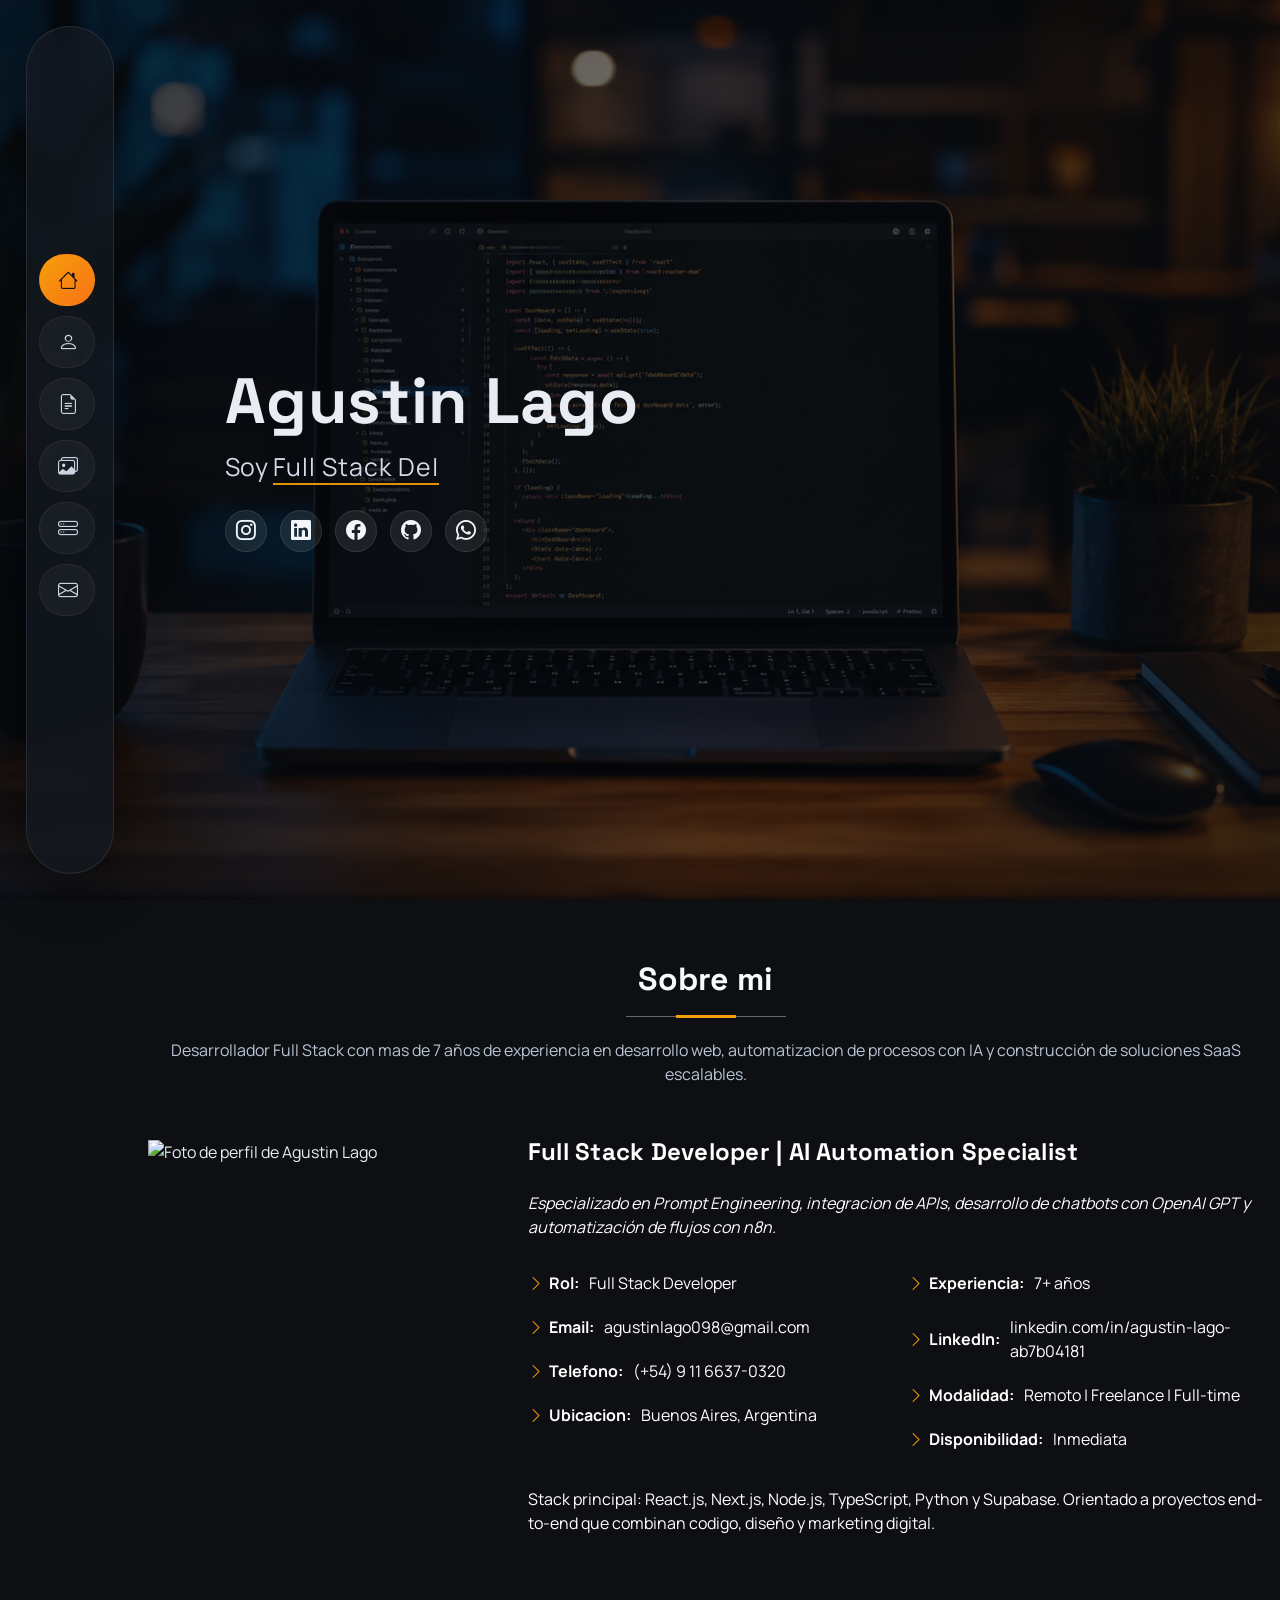
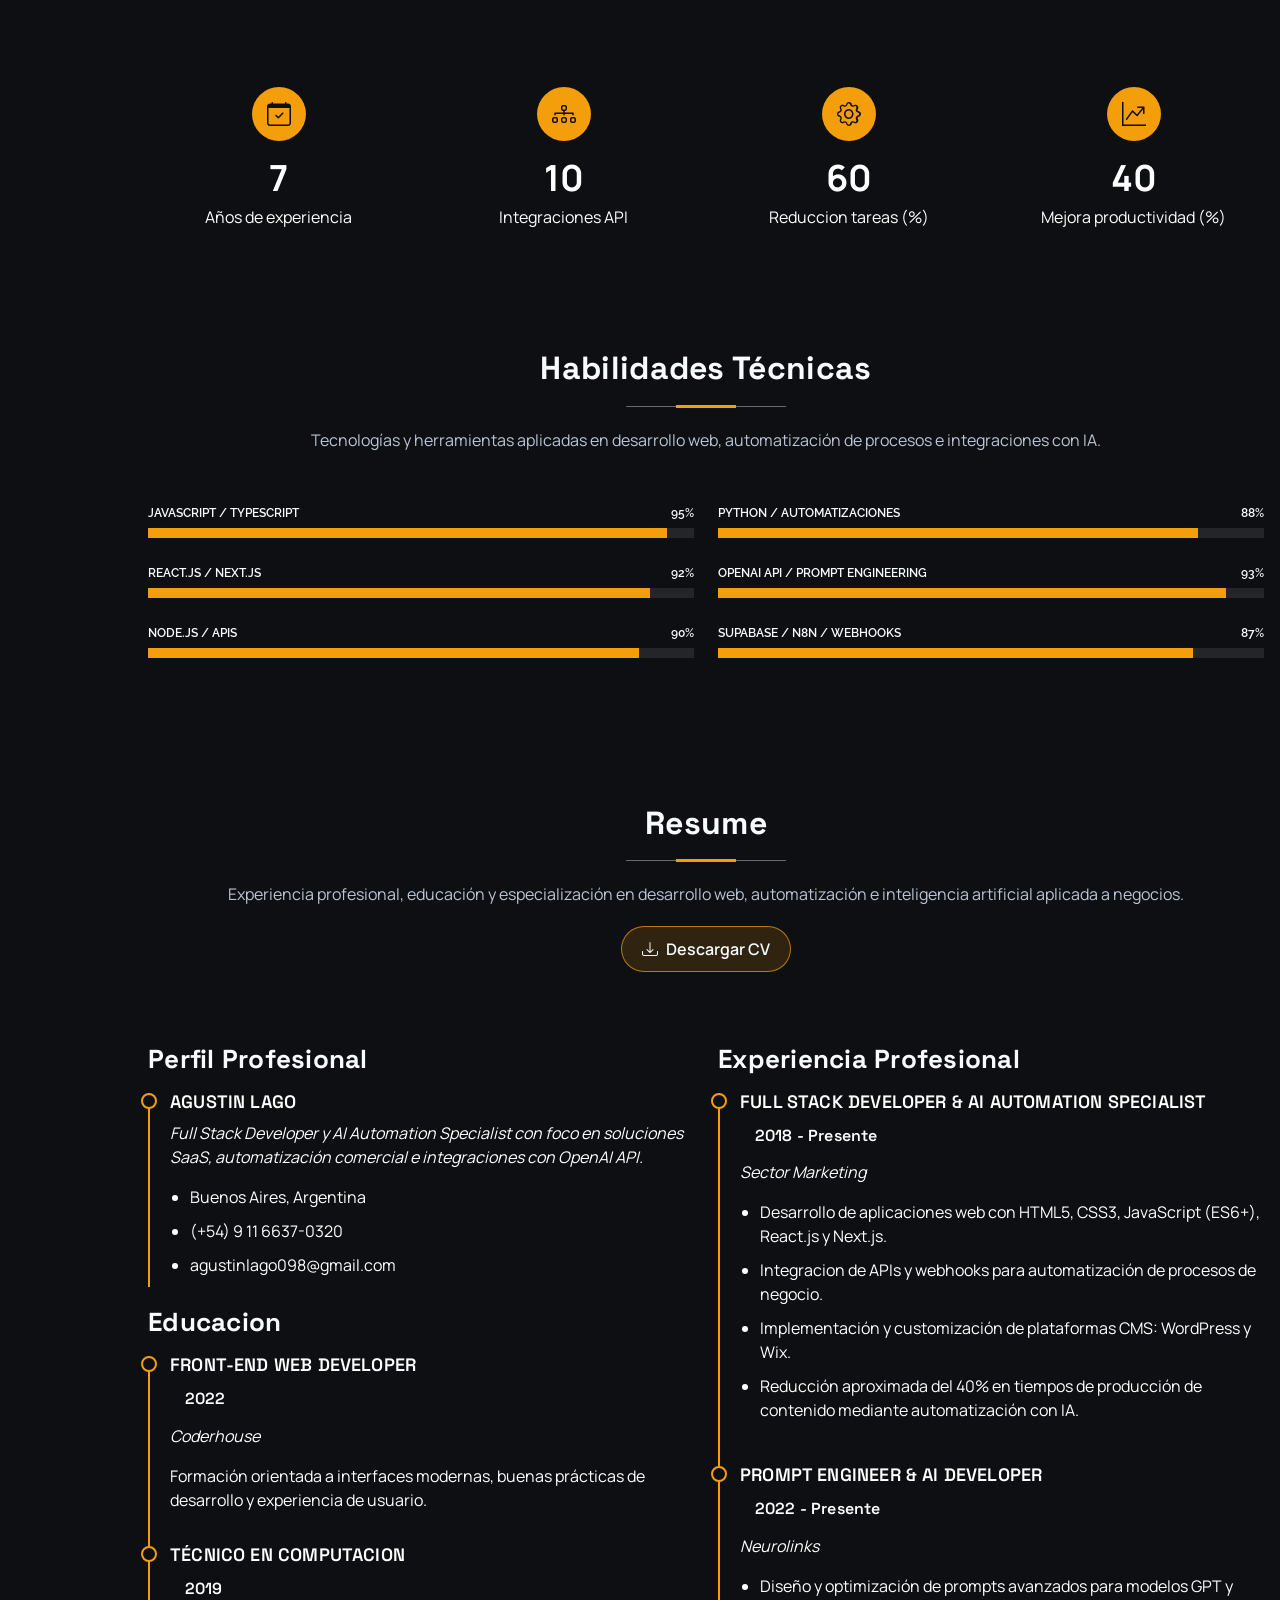
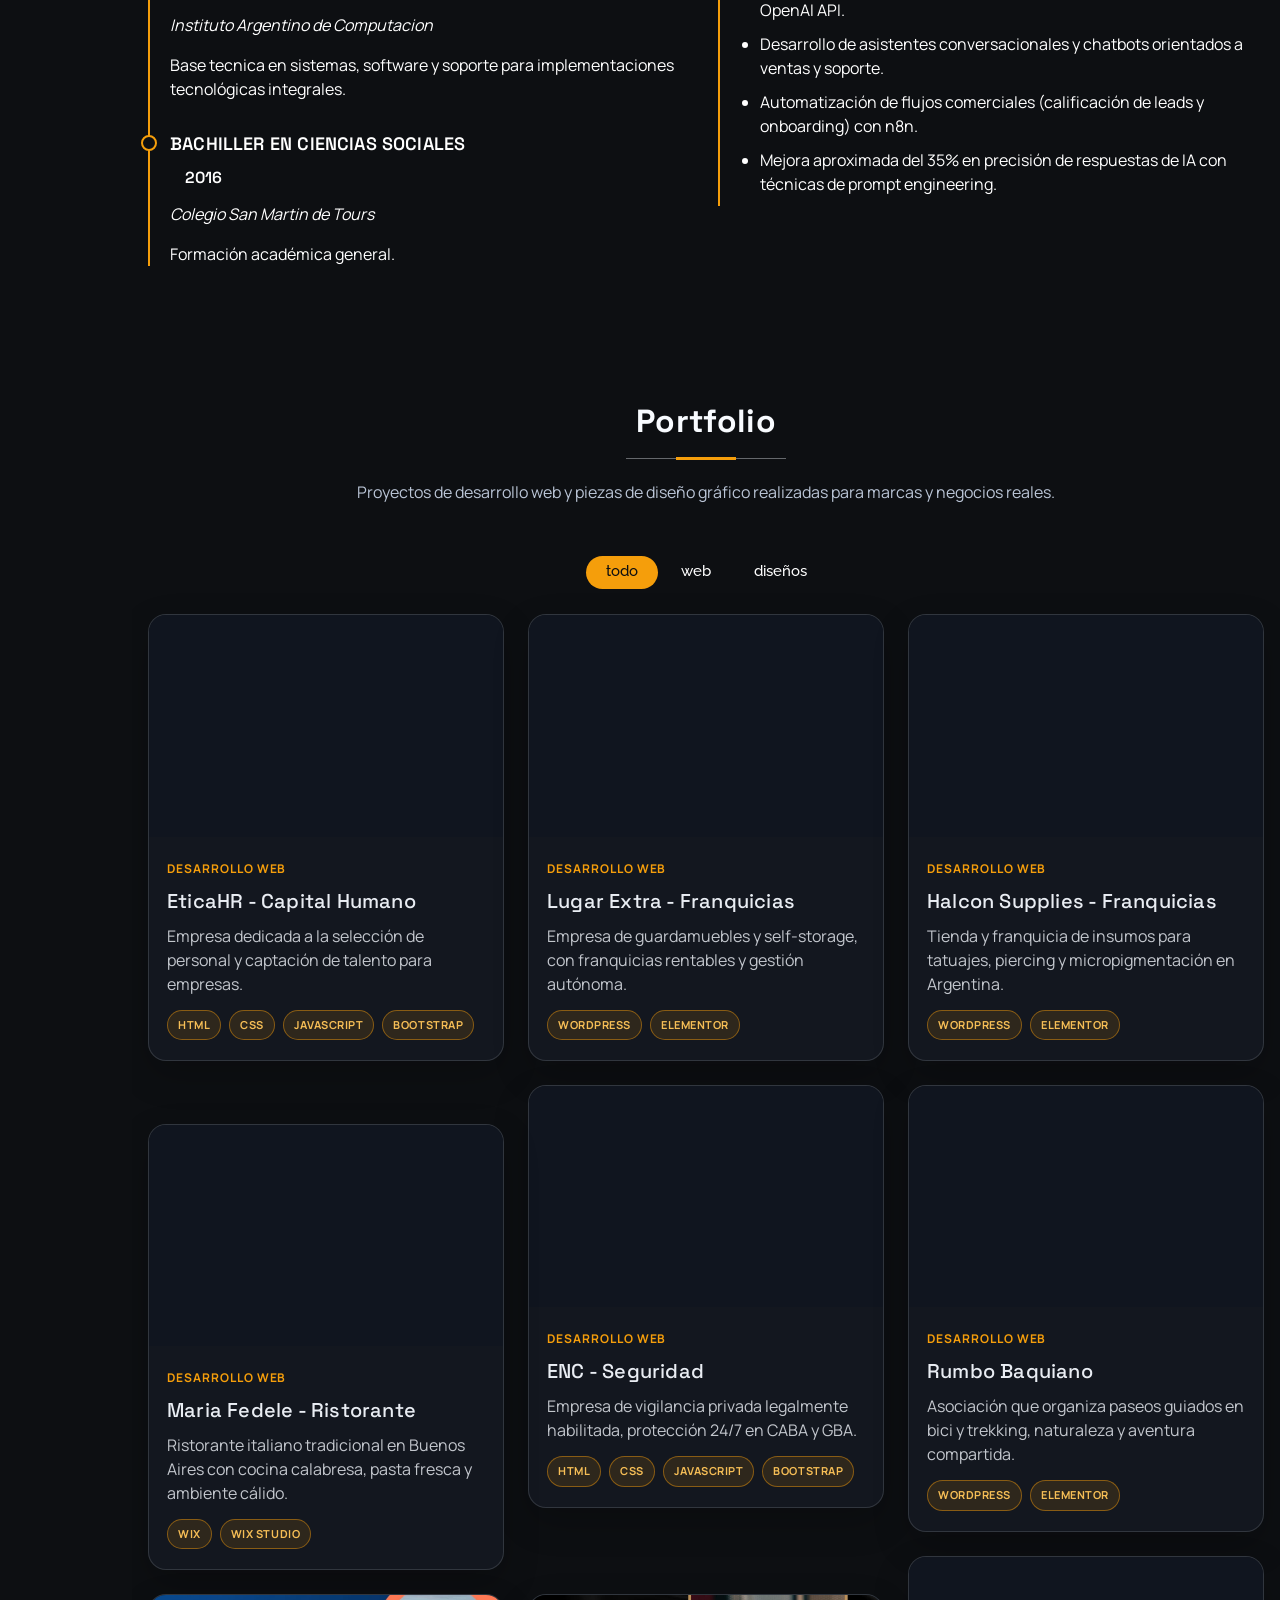
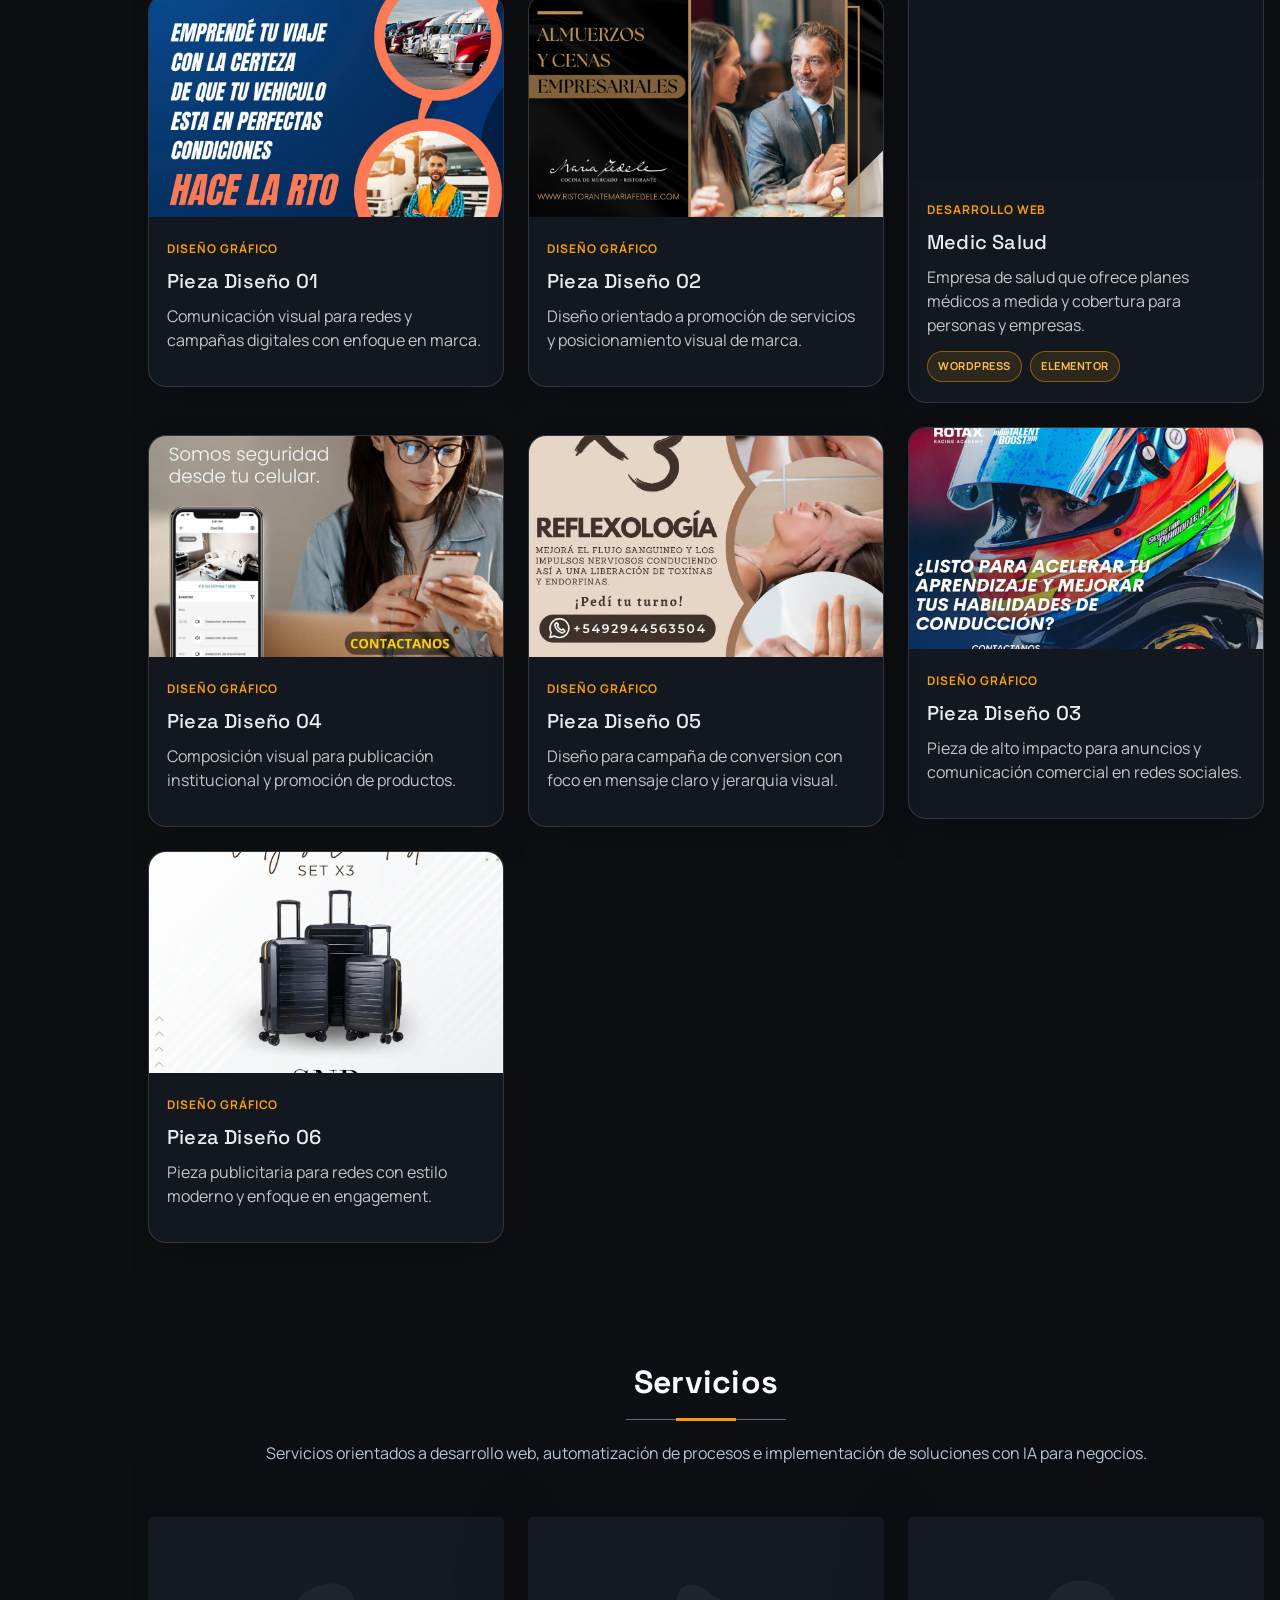
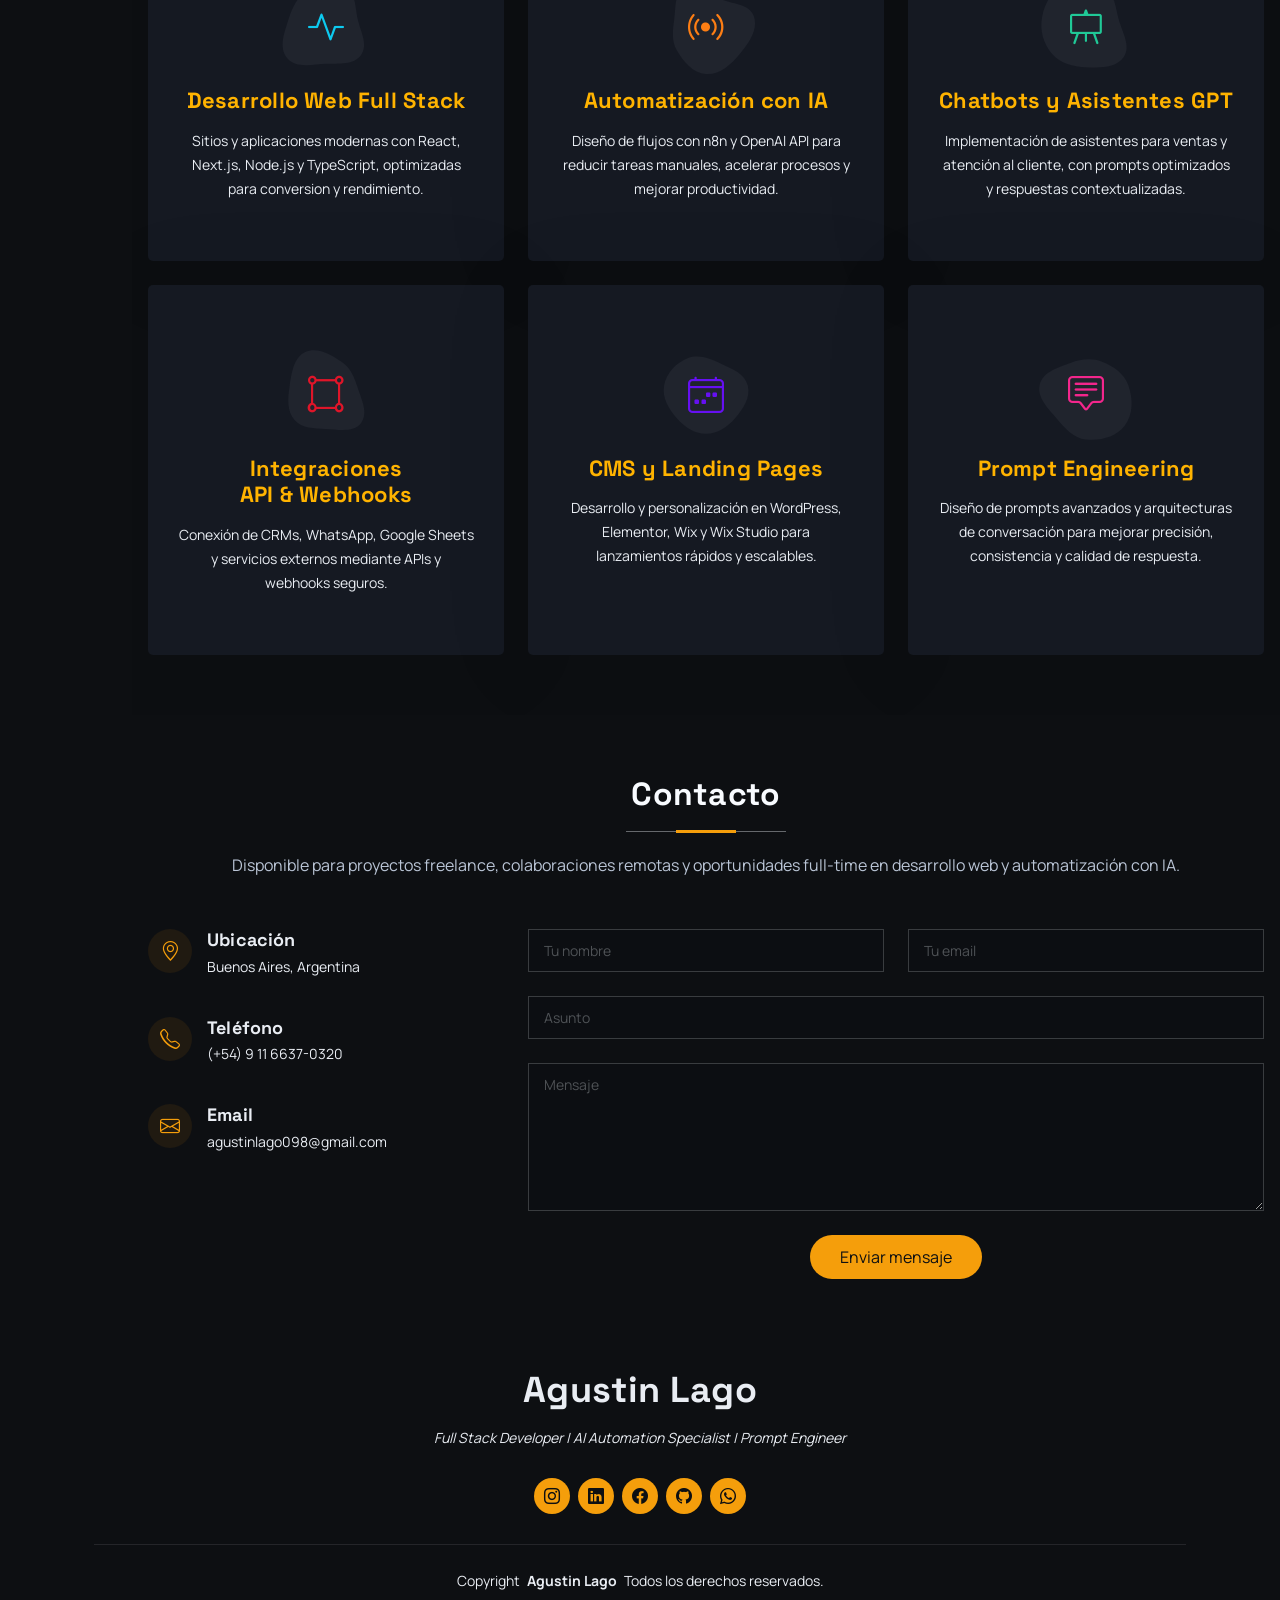
==== index.html @ 239adfce "portfolio actualizado" ====
<!DOCTYPE html>
<html lang="en">

<head>
  <meta charset="utf-8">
  <meta content="width=device-width, initial-scale=1.0" name="viewport">
  <title>Agustin Lago | Full Stack Developer & AI Automation Specialist</title>
  <meta content="Portfolio profesional de Agustin Lago: Full Stack Developer y AI Automation Specialist con experiencia en React, Next.js, Node.js, TypeScript, Python, OpenAI API y n8n." name="description">
  <meta content="Agustin Lago, Full Stack Developer, AI Automation Specialist, Prompt Engineer, React, Next.js, Node.js, TypeScript, Python, OpenAI API, n8n, Supabase" name="keywords">

  <!-- Favicons -->
  <link href="assets/img/favicon.ico" rel="icon" type="image/x-icon">
  <link href="assets/img/favicon-32x32.png" rel="icon" type="image/png" sizes="32x32">
  <link href="assets/img/favicon-16x16.png" rel="icon" type="image/png" sizes="16x16">
  <link href="assets/img/apple-touch-icon.png" rel="apple-touch-icon" sizes="180x180">

  <!-- Fonts -->
  <link href="https://fonts.googleapis.com" rel="preconnect">
  <link href="https://fonts.gstatic.com" rel="preconnect" crossorigin>
  <link
    href="https://fonts.googleapis.com/css2?family=Roboto:ital,wght@0,100;0,300;0,400;0,500;0,700;0,900;1,100;1,300;1,400;1,500;1,700;1,900&family=Poppins:ital,wght@0,100;0,200;0,300;0,400;0,500;0,600;0,700;0,800;0,900;1,100;1,200;1,300;1,400;1,500;1,600;1,700;1,800;1,900&family=Raleway:ital,wght@0,100;0,200;0,300;0,400;0,500;0,600;0,700;0,800;0,900;1,100;1,200;1,300;1,400;1,500;1,600;1,700;1,800;1,900&display=swap"
    rel="stylesheet">
  <link href="https://fonts.googleapis.com/css2?family=Manrope:wght@400;500;600;700&family=Space+Grotesk:wght@500;600;700&display=swap" rel="stylesheet">

  <!-- Vendor CSS Files -->
  <link href="assets/vendor/bootstrap/css/bootstrap.min.css" rel="stylesheet">
  <link href="assets/vendor/bootstrap-icons/bootstrap-icons.css" rel="stylesheet">
  <link href="assets/vendor/aos/aos.css" rel="stylesheet">
  <link href="assets/vendor/glightbox/css/glightbox.min.css" rel="stylesheet">

  <!-- Main CSS File -->
  <link href="assets/css/main.css" rel="stylesheet">

</head>

<body class="index-page">

  <header id="header" class="header d-flex flex-column justify-content-center">

    <i class="header-toggle d-xl-none bi bi-list"></i>

    <nav id="navmenu" class="navmenu">
      <ul>
        <li><a href="#hero" class="active"><i class="bi bi-house navicon"></i><span>Inicio</span></a></li>
        <li><a href="#about"><i class="bi bi-person navicon"></i><span>Acerca de</span></a></li>
        <li><a href="#resume"><i class="bi bi-file-earmark-text navicon"></i><span>Curriculum</span></a></li>
        <li><a href="#portfolio"><i class="bi bi-images navicon"></i><span>Portfolio</span></a></li>
        <li><a href="#services"><i class="bi bi-hdd-stack navicon"></i><span>Servicios</span></a></li>
        <li><a href="#contact"><i class="bi bi-envelope navicon"></i><span>Contacto</span></a></li>
      </ul>
    </nav>

  </header>

  <main class="main">

        <!-- Hero Section -->
    <section id="hero" class="hero section light-background">

      <img src="assets/img/hero-bg.png" alt="">

      <div class="container" data-aos="zoom-out">
        <div class="row justify-content-center">
          <div class="col-lg-9">
            <h2>Agustin Lago</h2>
            <p>Soy <span class="typed"
                data-typed-items="Full Stack Developer, AI Automation Specialist, Prompt Engineer, Desarrollador Web">Full Stack Developer</span><span class="typed-cursor typed-cursor--blink" aria-hidden="true"></span></p>
            <div class="social-links">
              <a href="https://www.instagram.com/agustinlago98/" target="_blank" rel="noopener noreferrer" aria-label="Instagram"><i class="bi bi-instagram"></i></a>
              <a href="https://www.linkedin.com/in/agustin-lago-ab7b04181/" target="_blank" rel="noopener noreferrer" aria-label="LinkedIn"><i class="bi bi-linkedin"></i></a>
              <a href="https://www.facebook.com/agustinlago098" target="_blank" rel="noopener noreferrer" aria-label="Facebook"><i class="bi bi-facebook"></i></a>
              <a href="https://github.com/Agustin09812?tab=repositories" target="_blank" rel="noopener noreferrer" aria-label="GitHub"><i class="bi bi-github"></i></a>
              <a href="https://api.whatsapp.com/send?phone=5491166370320&amp;text=Hola%20agus!,%20vi%20tu%20portfolio%20y%20me%20gustar%C3%ADa%20conversar%20con%20vos." target="_blank" rel="noopener noreferrer" aria-label="WhatsApp"><i class="bi bi-whatsapp"></i></a>
            </div>
          </div>
        </div>
      </div>

    </section><!-- /Hero Section -->

        <!-- About Section -->
    <section id="about" class="about section">

      <!-- Section Title -->
      <div class="container section-title" data-aos="fade-up">
        <h2>Sobre mi</h2>
        <p>Desarrollador Full Stack con mas de 7 años de experiencia en desarrollo web, automatizacion de procesos con IA y construcción de soluciones SaaS escalables.</p>
      </div><!-- End Section Title -->

      <div class="container" data-aos="fade-up" data-aos-delay="100">

        <div class="row gy-4 justify-content-center">
          <div class="col-lg-4">
            <img src="assets/img/img_cv_enhanced.png" class="img-fluid" alt="Foto de perfil de Agustin Lago">
          </div>
          <div class="col-lg-8 content">
            <h2>Full Stack Developer | AI Automation Specialist</h2>
            <p class="fst-italic py-3">
              Especializado en Prompt Engineering, integracion de APIs, desarrollo de chatbots con OpenAI GPT y automatización de flujos con n8n.
            </p>
            <div class="row">
              <div class="col-lg-6">
                <ul>
                  <li><i class="bi bi-chevron-right"></i> <strong>Rol:</strong> <span>Full Stack Developer</span></li>
                  <li><i class="bi bi-chevron-right"></i> <strong>Email:</strong> <span>agustinlago098@gmail.com</span></li>
                  <li><i class="bi bi-chevron-right"></i> <strong>Telefono:</strong> <span>(+54) 9 11 6637-0320</span></li>
                  <li><i class="bi bi-chevron-right"></i> <strong>Ubicacion:</strong> <span>Buenos Aires, Argentina</span></li>
                </ul>
              </div>
              <div class="col-lg-6">
                <ul>
                  <li><i class="bi bi-chevron-right"></i> <strong>Experiencia:</strong> <span>7+ años</span></li>
                  <li><i class="bi bi-chevron-right"></i> <strong>LinkedIn:</strong> <span>linkedin.com/in/agustin-lago-ab7b04181</span></li>
                  <li><i class="bi bi-chevron-right"></i> <strong>Modalidad:</strong> <span>Remoto | Freelance | Full-time</span></li>
                  <li><i class="bi bi-chevron-right"></i> <strong>Disponibilidad:</strong> <span>Inmediata</span></li>
                </ul>
              </div>
            </div>
            <p class="py-3">
              Stack principal: React.js, Next.js, Node.js, TypeScript, Python y Supabase. Orientado a proyectos end-to-end que combinan codigo, diseño y marketing digital.
            </p>
          </div>
        </div>

      </div>

    </section><!-- /About Section -->

        <!-- Stats Section -->
    <section id="stats" class="stats section">

      <div class="container" data-aos="fade-up" data-aos-delay="100">

        <div class="row gy-4">

          <div class="col-lg-3 col-md-6 d-flex flex-column align-items-center">
            <i class="bi bi-calendar-check"></i>
            <div class="stats-item">
              <span data-purecounter-start="0" data-purecounter-end="7" data-purecounter-duration="1" class="purecounter"></span>
              <p>Años de experiencia</p>
            </div>
          </div><!-- End Stats Item -->

          <div class="col-lg-3 col-md-6 d-flex flex-column align-items-center">
            <i class="bi bi-diagram-3"></i>
            <div class="stats-item">
              <span data-purecounter-start="0" data-purecounter-end="10" data-purecounter-duration="1" class="purecounter"></span>
              <p>Integraciones API</p>
            </div>
          </div><!-- End Stats Item -->

          <div class="col-lg-3 col-md-6 d-flex flex-column align-items-center">
            <i class="bi bi-gear"></i>
            <div class="stats-item">
              <span data-purecounter-start="0" data-purecounter-end="60" data-purecounter-duration="1" class="purecounter"></span>
              <p>Reduccion tareas (%)</p>
            </div>
          </div><!-- End Stats Item -->

          <div class="col-lg-3 col-md-6 d-flex flex-column align-items-center">
            <i class="bi bi-graph-up-arrow"></i>
            <div class="stats-item">
              <span data-purecounter-start="0" data-purecounter-end="40" data-purecounter-duration="1" class="purecounter"></span>
              <p>Mejora productividad (%)</p>
            </div>
          </div><!-- End Stats Item -->

        </div>

      </div>

    </section><!-- /Stats Section -->

        <!-- Skills Section -->
    <section id="skills" class="skills section">

      <!-- Section Title -->
      <div class="container section-title" data-aos="fade-up">
        <h2>Habilidades Técnicas</h2>
        <p>Tecnologías y herramientas aplicadas en desarrollo web, automatización de procesos e integraciones con IA.</p>
      </div><!-- End Section Title -->

      <div class="container" data-aos="fade-up" data-aos-delay="100">

        <div class="row skills-content skills-animation">

          <div class="col-lg-6">

            <div class="progress">
              <span class="skill"><span>JavaScript / TypeScript</span> <i class="val">95%</i></span>
              <div class="progress-bar-wrap">
                <div class="progress-bar" role="progressbar" aria-valuenow="95" aria-valuemin="0" aria-valuemax="100"></div>
              </div>
            </div><!-- End Skills Item -->

            <div class="progress">
              <span class="skill"><span>React.js / Next.js</span> <i class="val">92%</i></span>
              <div class="progress-bar-wrap">
                <div class="progress-bar" role="progressbar" aria-valuenow="92" aria-valuemin="0" aria-valuemax="100"></div>
              </div>
            </div><!-- End Skills Item -->

            <div class="progress">
              <span class="skill"><span>Node.js / APIs</span> <i class="val">90%</i></span>
              <div class="progress-bar-wrap">
                <div class="progress-bar" role="progressbar" aria-valuenow="90" aria-valuemin="0" aria-valuemax="100"></div>
              </div>
            </div><!-- End Skills Item -->

          </div>

          <div class="col-lg-6">

            <div class="progress">
              <span class="skill"><span>Python / Automatizaciones</span> <i class="val">88%</i></span>
              <div class="progress-bar-wrap">
                <div class="progress-bar" role="progressbar" aria-valuenow="88" aria-valuemin="0" aria-valuemax="100"></div>
              </div>
            </div><!-- End Skills Item -->

            <div class="progress">
              <span class="skill"><span>OpenAI API / Prompt Engineering</span> <i class="val">93%</i></span>
              <div class="progress-bar-wrap">
                <div class="progress-bar" role="progressbar" aria-valuenow="93" aria-valuemin="0" aria-valuemax="100"></div>
              </div>
            </div><!-- End Skills Item -->

            <div class="progress">
              <span class="skill"><span>Supabase / n8n / Webhooks</span> <i class="val">87%</i></span>
              <div class="progress-bar-wrap">
                <div class="progress-bar" role="progressbar" aria-valuenow="87" aria-valuemin="0" aria-valuemax="100"></div>
              </div>
            </div><!-- End Skills Item -->

          </div>

        </div>

      </div>

    </section><!-- /Skills Section -->

        <!-- Resume Section -->
    <section id="resume" class="resume section">

      <!-- Section Title -->
      <div class="container section-title" data-aos="fade-up">
        <h2>Resume</h2>
        <p>Experiencia profesional, educación y especialización en desarrollo web, automatización e inteligencia artificial aplicada a negocios.</p>
        <a href="assets/docs/curriculum-AgustinLago-08-05-26.pdf" class="resume-download-btn" download>
          <i class="bi bi-download"></i>
          Descargar CV
        </a>
      </div><!-- End Section Title -->

      <div class="container">

        <div class="row">

          <div class="col-lg-6" data-aos="fade-up" data-aos-delay="100">
            <h3 class="resume-title">Perfil Profesional</h3>

            <div class="resume-item pb-0">
              <h4>Agustin Lago</h4>
              <p><em>Full Stack Developer y AI Automation Specialist con foco en soluciones SaaS, automatización comercial e integraciones con OpenAI API.</em></p>
              <ul>
                <li>Buenos Aires, Argentina</li>
                <li>(+54) 9 11 6637-0320</li>
                <li>agustinlago098@gmail.com</li>
              </ul>
            </div><!-- Edn Resume Item -->

            <h3 class="resume-title">Educacion</h3>
            <div class="resume-item">
              <h4>Front-End Web Developer</h4>
              <h5>2022</h5>
              <p><em>Coderhouse</em></p>
              <p>Formación orientada a interfaces modernas, buenas prácticas de desarrollo y experiencia de usuario.</p>
            </div><!-- Edn Resume Item -->

            <div class="resume-item">
              <h4>Técnico en Computacion</h4>
              <h5>2019</h5>
              <p><em>Instituto Argentino de Computacion</em></p>
              <p>Base tecnica en sistemas, software y soporte para implementaciones tecnológicas integrales.</p>
            </div><!-- Edn Resume Item -->

            <div class="resume-item">
              <h4>Bachiller en Ciencias Sociales</h4>
              <h5>2016</h5>
              <p><em>Colegio San Martin de Tours</em></p>
              <p>Formación académica general.</p>
            </div><!-- Edn Resume Item -->

          </div>

          <div class="col-lg-6" data-aos="fade-up" data-aos-delay="200">
            <h3 class="resume-title">Experiencia Profesional</h3>
            <div class="resume-item">
              <h4>Full Stack Developer &amp; AI Automation Specialist</h4>
              <h5>2018 - Presente</h5>
              <p><em>Sector Marketing</em></p>
              <ul>
                <li>Desarrollo de aplicaciones web con HTML5, CSS3, JavaScript (ES6+), React.js y Next.js.</li>
                <li>Integracion de APIs y webhooks para automatización de procesos de negocio.</li>
                <li>Implementación y customización de plataformas CMS: WordPress y Wix.</li>
                <li>Reducción aproximada del 40% en tiempos de producción de contenido mediante automatización con IA.</li>
              </ul>
            </div><!-- Edn Resume Item -->

            <div class="resume-item">
              <h4>Prompt Engineer &amp; AI Developer</h4>
              <h5>2022 - Presente</h5>
              <p><em>Neurolinks</em></p>
              <ul>
                <li>Diseño y optimización de prompts avanzados para modelos GPT y OpenAI API.</li>
                <li>Desarrollo de asistentes conversacionales y chatbots orientados a ventas y soporte.</li>
                <li>Automatización de flujos comerciales (calificación de leads y onboarding) con n8n.</li>
                <li>Mejora aproximada del 35% en precisión de respuestas de IA con técnicas de prompt engineering.</li>
              </ul>
            </div><!-- Edn Resume Item -->

          </div>

        </div>

      </div>

    </section><!-- /Resume Section -->

    <!-- Portfolio Section -->
    <section id="portfolio" class="portfolio section">

      <!-- Section Title -->
      <div class="container section-title" data-aos="fade-up">
        <h2>Portfolio</h2>
        <p>Proyectos de desarrollo web y piezas de diseño gráfico realizadas para marcas y negocios reales.</p>
      </div><!-- End Section Title -->

      <div class="container">

        <div class="isotope-layout" data-default-filter="*" data-layout="masonry" data-sort="original-order">

          <ul class="portfolio-filters isotope-filters" data-aos="fade-up" data-aos-delay="100">
            <li data-filter="*" class="filter-active">todo</li>
            <li data-filter=".filter-web">web</li>
            <li data-filter=".filter-design">dise&#241;os</li>
          </ul><!-- End Portfolio Filters -->

          <div class="row gy-4 isotope-container" data-aos="fade-up" data-aos-delay="200">

            <div class="col-lg-4 col-md-6 portfolio-item isotope-item filter-web">
              <div class="portfolio-card">
                <div class="card-image iframe-container">
                  <iframe src="https://www.eticahr.com.ar/" loading="lazy" frameborder="0" class="portfolio-iframe"></iframe>
                  <div class="overlay">
                    <a href="https://www.eticahr.com.ar/" target="_blank" rel="noopener noreferrer" class="icon-btn" title="Abrir sitio">
                      <i class="bi bi-arrows-fullscreen"></i>
                    </a>
                  </div>
                </div>
                <div class="card-content">
                  <div class="meta">
                    <span class="category">Desarrollo Web</span>
                  </div>
                  <h3>EticaHR - Capital Humano</h3>
                  <p>Empresa dedicada a la selección de personal y captación de talento para empresas.</p>
                  <div class="tech-stack">
                    <span>HTML</span>
                    <span>CSS</span>
                    <span>JAVASCRIPT</span>
                    <span>BOOTSTRAP</span>
                  </div>
                </div>
              </div>
            </div><!-- End Portfolio Item -->

            <div class="col-lg-4 col-md-6 portfolio-item isotope-item filter-web">
              <div class="portfolio-card">
                <div class="card-image iframe-container">
                  <iframe src="https://franquicias.lugarextra.com.ar/" loading="lazy" frameborder="0" class="portfolio-iframe"></iframe>
                  <div class="overlay">
                    <a href="https://franquicias.lugarextra.com.ar/" target="_blank" rel="noopener noreferrer" class="icon-btn" title="Abrir sitio">
                      <i class="bi bi-arrows-fullscreen"></i>
                    </a>
                  </div>
                </div>
                <div class="card-content">
                  <div class="meta">
                    <span class="category">Desarrollo Web</span>
                  </div>
                  <h3>Lugar Extra - Franquicias</h3>
                  <p>Empresa de guardamuebles y self-storage, con franquicias rentables y gestión autónoma.</p>
                  <div class="tech-stack">
                    <span>WORDPRESS</span>
                    <span>ELEMENTOR</span>
                  </div>
                </div>
              </div>
            </div><!-- End Portfolio Item -->

            <div class="col-lg-4 col-md-6 portfolio-item isotope-item filter-web">
              <div class="portfolio-card">
                <div class="card-image iframe-container">
                  <iframe src="https://franquicias.halconsupplies.com.ar/" loading="lazy" frameborder="0" class="portfolio-iframe"></iframe>
                  <div class="overlay">
                    <a href="https://franquicias.halconsupplies.com.ar/" target="_blank" rel="noopener noreferrer" class="icon-btn" title="Abrir sitio">
                      <i class="bi bi-arrows-fullscreen"></i>
                    </a>
                  </div>
                </div>
                <div class="card-content">
                  <div class="meta">
                    <span class="category">Desarrollo Web</span>
                  </div>
                  <h3>Halcon Supplies - Franquicias</h3>
                  <p>Tienda y franquicia de insumos para tatuajes, piercing y micropigmentación en Argentina.</p>
                  <div class="tech-stack">
                    <span>WORDPRESS</span>
                    <span>ELEMENTOR</span>
                  </div>
                </div>
              </div>
            </div><!-- End Portfolio Item -->

            <div class="col-lg-4 col-md-6 portfolio-item isotope-item filter-web">
              <div class="portfolio-card">
                <div class="card-image iframe-container">
                  <iframe src="https://www.seguridadenc.com/" loading="lazy" frameborder="0" class="portfolio-iframe"></iframe>
                  <div class="overlay">
                    <a href="https://www.seguridadenc.com/" target="_blank" rel="noopener noreferrer" class="icon-btn" title="Abrir sitio">
                      <i class="bi bi-arrows-fullscreen"></i>
                    </a>
                  </div>
                </div>
                <div class="card-content">
                  <div class="meta">
                    <span class="category">Desarrollo Web</span>
                  </div>
                  <h3>ENC - Seguridad</h3>
                  <p>Empresa de vigilancia privada legalmente habilitada, protección 24/7 en CABA y GBA.</p>
                  <div class="tech-stack">
                    <span>HTML</span>
                    <span>CSS</span>
                    <span>JAVASCRIPT</span>
                    <span>BOOTSTRAP</span>
                  </div>
                </div>
              </div>
            </div><!-- End Portfolio Item -->

            <div class="col-lg-4 col-md-6 portfolio-item isotope-item filter-web">
              <div class="portfolio-card">
                <div class="card-image iframe-container">
                  <iframe src="https://rumbobaquiano.com.ar/" loading="lazy" frameborder="0" class="portfolio-iframe"></iframe>
                  <div class="overlay">
                    <a href="https://rumbobaquiano.com.ar/" target="_blank" rel="noopener noreferrer" class="icon-btn" title="Abrir sitio">
                      <i class="bi bi-arrows-fullscreen"></i>
                    </a>
                  </div>
                </div>
                <div class="card-content">
                  <div class="meta">
                    <span class="category">Desarrollo Web</span>
                  </div>
                  <h3>Rumbo Baquiano</h3>
                  <p>Asociación que organiza paseos guiados en bici y trekking, naturaleza y aventura compartida.</p>
                  <div class="tech-stack">
                    <span>WORDPRESS</span>
                    <span>ELEMENTOR</span>
                  </div>
                </div>
              </div>
            </div><!-- End Portfolio Item -->

            <div class="col-lg-4 col-md-6 portfolio-item isotope-item filter-web">
              <div class="portfolio-card">
                <div class="card-image iframe-container">
                  <iframe src="https://www.ristorantemariafedele.com/" loading="lazy" frameborder="0" class="portfolio-iframe"></iframe>
                  <div class="overlay">
                    <a href="https://www.ristorantemariafedele.com/" target="_blank" rel="noopener noreferrer" class="icon-btn" title="Abrir sitio">
                      <i class="bi bi-arrows-fullscreen"></i>
                    </a>
                  </div>
                </div>
                <div class="card-content">
                  <div class="meta">
                    <span class="category">Desarrollo Web</span>
                  </div>
                  <h3>Maria Fedele - Ristorante</h3>
                  <p>Ristorante italiano tradicional en Buenos Aires con cocina calabresa, pasta fresca y ambiente cálido.</p>
                  <div class="tech-stack">
                    <span>WIX</span>
                    <span>WIX STUDIO</span>
                  </div>
                </div>
              </div>
            </div><!-- End Portfolio Item -->

            <div class="col-lg-4 col-md-6 portfolio-item isotope-item filter-web">
              <div class="portfolio-card">
                <div class="card-image iframe-container">
                  <iframe src="https://medicsalud.net/" loading="lazy" frameborder="0" class="portfolio-iframe"></iframe>
                  <div class="overlay">
                    <a href="https://medicsalud.net/" target="_blank" rel="noopener noreferrer" class="icon-btn" title="Abrir sitio">
                      <i class="bi bi-arrows-fullscreen"></i>
                    </a>
                  </div>
                </div>
                <div class="card-content">
                  <div class="meta">
                    <span class="category">Desarrollo Web</span>
                  </div>
                  <h3>Medic Salud</h3>
                  <p>Empresa de salud que ofrece planes médicos a medida y cobertura para personas y empresas.</p>
                  <div class="tech-stack">
                    <span>WORDPRESS</span>
                    <span>ELEMENTOR</span>
                  </div>
                </div>
              </div>
            </div><!-- End Portfolio Item -->

            <div class="col-lg-4 col-md-6 portfolio-item isotope-item filter-design">
              <div class="portfolio-card">
                <div class="card-image">
                  <img src="assets/img/portfolio/graphic-1.webp" class="img-fluid" alt="Pieza grafica 1">
                  <div class="overlay">
                    <a href="assets/img/portfolio/graphic-1.webp" data-gallery="portfolio-gallery-design" class="glightbox icon-btn">
                      <i class="bi bi-zoom-in"></i>
                    </a>
                  </div>
                </div>
                <div class="card-content">
                  <div class="meta">
                    <span class="category">Diseño Gráfico</span>
                  </div>
                  <h3>Pieza Diseño 01</h3>
                  <p>Comunicación visual para redes y campañas digitales con enfoque en marca.</p>
                </div>
              </div>
            </div><!-- End Portfolio Item -->

            <div class="col-lg-4 col-md-6 portfolio-item isotope-item filter-design">
              <div class="portfolio-card">
                <div class="card-image">
                  <img src="assets/img/portfolio/graphic-2.webp" class="img-fluid" alt="Pieza grafica 2">
                  <div class="overlay">
                    <a href="assets/img/portfolio/graphic-2.webp" data-gallery="portfolio-gallery-design" class="glightbox icon-btn">
                      <i class="bi bi-zoom-in"></i>
                    </a>
                  </div>
                </div>
                <div class="card-content">
                  <div class="meta">
                    <span class="category">Diseño Gráfico</span>
                  </div>
                  <h3>Pieza Diseño 02</h3>
                  <p>Diseño orientado a promoción de servicios y posicionamiento visual de marca.</p>
                </div>
              </div>
            </div><!-- End Portfolio Item -->

            <div class="col-lg-4 col-md-6 portfolio-item isotope-item filter-design">
              <div class="portfolio-card">
                <div class="card-image">
                  <img src="assets/img/portfolio/graphic-3.webp" class="img-fluid" alt="Pieza grafica 3">
                  <div class="overlay">
                    <a href="assets/img/portfolio/graphic-3.webp" data-gallery="portfolio-gallery-design" class="glightbox icon-btn">
                      <i class="bi bi-zoom-in"></i>
                    </a>
                  </div>
                </div>
                <div class="card-content">
                  <div class="meta">
                    <span class="category">Diseño Gráfico</span>
                  </div>
                  <h3>Pieza Diseño 03</h3>
                  <p>Pieza de alto impacto para anuncios y comunicación comercial en redes sociales.</p>
                </div>
              </div>
            </div><!-- End Portfolio Item -->

            <div class="col-lg-4 col-md-6 portfolio-item isotope-item filter-design">
              <div class="portfolio-card">
                <div class="card-image">
                  <img src="assets/img/portfolio/graphic-4.webp" class="img-fluid" alt="Pieza grafica 4">
                  <div class="overlay">
                    <a href="assets/img/portfolio/graphic-4.webp" data-gallery="portfolio-gallery-design" class="glightbox icon-btn">
                      <i class="bi bi-zoom-in"></i>
                    </a>
                  </div>
                </div>
                <div class="card-content">
                  <div class="meta">
                    <span class="category">Diseño Gráfico</span>
                  </div>
                  <h3>Pieza Diseño 04</h3>
                  <p>Composición visual para publicación institucional y promoción de productos.</p>
                </div>
              </div>
            </div><!-- End Portfolio Item -->

            <div class="col-lg-4 col-md-6 portfolio-item isotope-item filter-design">
              <div class="portfolio-card">
                <div class="card-image">
                  <img src="assets/img/portfolio/graphic-5.webp" class="img-fluid" alt="Pieza grafica 5">
                  <div class="overlay">
                    <a href="assets/img/portfolio/graphic-5.webp" data-gallery="portfolio-gallery-design" class="glightbox icon-btn">
                      <i class="bi bi-zoom-in"></i>
                    </a>
                  </div>
                </div>
                <div class="card-content">
                  <div class="meta">
                    <span class="category">Diseño Gráfico</span>
                  </div>
                  <h3>Pieza Diseño 05</h3>
                  <p>Diseño para campaña de conversion con foco en mensaje claro y jerarquia visual.</p>
                </div>
              </div>
            </div><!-- End Portfolio Item -->

            <div class="col-lg-4 col-md-6 portfolio-item isotope-item filter-design">
              <div class="portfolio-card">
                <div class="card-image">
                  <img src="assets/img/portfolio/graphic-6.webp" class="img-fluid" alt="Pieza grafica 6">
                  <div class="overlay">
                    <a href="assets/img/portfolio/graphic-6.webp" data-gallery="portfolio-gallery-design" class="glightbox icon-btn">
                      <i class="bi bi-zoom-in"></i>
                    </a>
                  </div>
                </div>
                <div class="card-content">
                  <div class="meta">
                    <span class="category">Diseño Gráfico</span>
                  </div>
                  <h3>Pieza Diseño 06</h3>
                  <p>Pieza publicitaria para redes con estilo moderno y enfoque en engagement.</p>
                </div>
              </div>
            </div><!-- End Portfolio Item -->

          </div><!-- End Portfolio Container -->

        </div>

      </div>

    </section><!-- /Portfolio Section -->

    <!-- Services Section -->
    <section id="services" class="services section">

      <!-- Section Title -->
      <div class="container section-title" data-aos="fade-up">
        <h2>Servicios</h2>
        <p>Servicios orientados a desarrollo web, automatización de procesos e implementación de soluciones con IA para negocios.</p>
      </div><!-- End Section Title -->

      <div class="container">

        <div class="row gy-4">

          <div class="col-lg-4 col-md-6" data-aos="fade-up" data-aos-delay="100">
            <div class="service-item item-cyan position-relative">
              <div class="icon">
                <svg width="100" height="100" viewBox="0 0 600 600" xmlns="http://www.w3.org/2000/svg">
                  <path stroke="none" stroke-width="0" fill="#f5f5f5"
                    d="M300,521.0016835830174C376.1290562159157,517.8887921683347,466.0731472004068,529.7835943286574,510.70327084640275,468.03025145048787C554.3714126377745,407.6079735673963,508.03601936045806,328.9844924480964,491.2728898941984,256.3432110539036C474.5976632858925,184.082847569629,479.9380746630129,96.60480741107993,416.23090153303,58.64404602377083C348.86323505073057,18.502131276798302,261.93793281208167,40.57373210992963,193.5410806939664,78.93577620505333C130.42746243093433,114.334589627462,98.30271207620316,179.96522072025542,76.75703585869454,249.04625023123273C51.97151888228291,328.5150500222984,13.704378332031375,421.85034740162234,66.52175969318436,486.19268352777647C119.04800174914682,550.1803526380478,217.28368757567262,524.383925680826,300,521.0016835830174">
                  </path>
                </svg>
                <i class="bi bi-activity"></i>
              </div>
              <div class="stretched-link" style="color: #ffb300;">
                <h3>Desarrollo Web Full Stack</h3>
              </div>
              <p>Sitios y aplicaciones modernas con React, Next.js, Node.js y TypeScript, optimizadas para conversion y rendimiento.</p>
            </div>
          </div><!-- End Service Item -->

          <div class="col-lg-4 col-md-6" data-aos="fade-up" data-aos-delay="200">
            <div class="service-item item-orange position-relative">
              <div class="icon">
                <svg width="100" height="100" viewBox="0 0 600 600" xmlns="http://www.w3.org/2000/svg">
                  <path stroke="none" stroke-width="0" fill="#f5f5f5"
                    d="M300,582.0697525312426C382.5290701553225,586.8405444964366,449.9789794690241,525.3245884688669,502.5850820975895,461.55621195738473C556.606425686781,396.0723002908107,615.8543463187945,314.28637112970534,586.6730223649479,234.56875336149918C558.9533121215079,158.8439757836574,454.9685369536778,164.00468322053177,381.49747125262974,130.76875717737553C312.15926192815925,99.40240125094834,248.97055460311594,18.661163978235184,179.8680185752513,50.54337015887873C110.5421016452524,82.52863877960104,119.82277516462835,180.83849132639028,109.12597500060166,256.43424936330496C100.08760227029461,320.3096726198365,92.17705696193138,384.0621239912766,124.79988738764834,439.7174275375508C164.83382741302287,508.01625554203684,220.96474134820875,577.5009287672846,300,582.0697525312426">
                  </path>
                </svg>
                <i class="bi bi-broadcast"></i>
              </div>
              <div href="#" class="stretched-link" style="color: #ffb300;">
                <h3>Automatización con IA</h3>
              </div>
              <p>Diseño de flujos con n8n y OpenAI API para reducir tareas manuales, acelerar procesos y mejorar productividad.</p>
            </div>
          </div><!-- End Service Item -->

          <div class="col-lg-4 col-md-6" data-aos="fade-up" data-aos-delay="300">
            <div class="service-item item-teal position-relative">
              <div class="icon">
                <svg width="100" height="100" viewBox="0 0 600 600" xmlns="http://www.w3.org/2000/svg">
                  <path stroke="none" stroke-width="0" fill="#f5f5f5"
                    d="M300,541.5067337569781C382.14930387511276,545.0595476570109,479.8736841581634,548.3450877840088,526.4010558755058,480.5488172755941C571.5218469581645,414.80211281144784,517.5187510058486,332.0715597781072,496.52539010469104,255.14436215662573C477.37192572678356,184.95920475031193,473.57363656557914,105.61284051026155,413.0603344069578,65.22779650032875C343.27470386102294,18.654635553484475,251.2091493199835,5.337323636656869,175.0934190732945,40.62881213300186C97.87086631185822,76.43348514350839,51.98124368387456,156.15599469081315,36.44837278890362,239.84606092416172C21.716077023791087,319.22268207091537,43.775223500013084,401.1760424656574,96.891909868211,461.97329694683043C147.22146801428983,519.5804099606455,223.5754009179313,538.201503339737,300,541.5067337569781">
                  </path>
                </svg>
                <i class="bi bi-easel"></i>
              </div>
              <div href="#" class="stretched-link" style="color: #ffb300;">
                <h3>Chatbots y Asistentes GPT</h3>
              </div>
              <p>Implementación de asistentes para ventas y atención al cliente, con prompts optimizados y respuestas contextualizadas.</p>
            </div>
          </div><!-- End Service Item -->

          <div class="col-lg-4 col-md-6" data-aos="fade-up" data-aos-delay="400">
            <div class="service-item item-red position-relative">
              <div class="icon">
                <svg width="100" height="100" viewBox="0 0 600 600" xmlns="http://www.w3.org/2000/svg">
                  <path stroke="none" stroke-width="0" fill="#f5f5f5"
                    d="M300,503.46388370962813C374.79870501325706,506.71871716319447,464.8034551963731,527.1746412648533,510.4981551193396,467.86667711651364C555.9287308511215,408.9015244558933,512.6030010748507,327.5744911775523,490.211057578863,256.5855673507754C471.097692560561,195.9906835881958,447.69079081568157,138.11976852964426,395.19560036434837,102.3242989838813C329.3053358748298,57.3949838291264,248.02791733380457,8.279543830951368,175.87071277845988,42.242879143198664C103.41431057327972,76.34704239035025,93.79494320519305,170.9812938413882,81.28167332365135,250.07896920659033C70.17666984294237,320.27484674793965,64.84698225790005,396.69656628748305,111.28512138212992,450.4950937839243C156.20124167950087,502.5303643271138,231.32542653798444,500.4755392045468,300,503.46388370962813">
                  </path>
                </svg>
                <i class="bi bi-bounding-box-circles"></i>
              </div>
              <div class="stretched-link" style="color: #ffb300;">
                <h3>Integraciones API &amp; Webhooks</h3>
              </div>
              <p>Conexión de CRMs, WhatsApp, Google Sheets y servicios externos mediante APIs y webhooks seguros.</p>
            </div>
          </div><!-- End Service Item -->

          <div class="col-lg-4 col-md-6" data-aos="fade-up" data-aos-delay="500">
            <div class="service-item item-indigo position-relative">
              <div class="icon">
                <svg width="100" height="100" viewBox="0 0 600 600" xmlns="http://www.w3.org/2000/svg">
                  <path stroke="none" stroke-width="0" fill="#f5f5f5"
                    d="M300,532.3542879108572C369.38199826031484,532.3153073249985,429.10787420159085,491.63046689027357,474.5244479745417,439.17860296908856C522.8885846962883,383.3225815378663,569.1668002868075,314.3205725914397,550.7432151929288,242.7694973846089C532.6665558377875,172.5657663291529,456.2379748765914,142.6223662098291,390.3689995646985,112.34683881706744C326.66090330228417,83.06452184765237,258.84405631176094,53.51806209861945,193.32584062364296,78.48882559362697C121.61183558270385,105.82097193414197,62.805066853699245,167.19869350419734,48.57481801355237,242.6138429142374C34.843463184063346,315.3850353017275,76.69343916112496,383.4422959591041,125.22947124332185,439.3748458443577C170.7312796277747,491.8107796887764,230.57421082200815,532.3932930995766,300,532.3542879108572">
                  </path>
                </svg>
                <i class="bi bi-calendar4-week icon"></i>
              </div>
              <div class="stretched-link" style="color: #ffb300;">
                <h3>CMS y Landing Pages</h3>
              </div>
              <p>Desarrollo y personalización en WordPress, Elementor, Wix y Wix Studio para lanzamientos rápidos y escalables.</p>
            </div>
          </div><!-- End Service Item -->

          <div class="col-lg-4 col-md-6" data-aos="fade-up" data-aos-delay="600">
            <div class="service-item item-pink position-relative">
              <div class="icon">
                <svg width="100" height="100" viewBox="0 0 600 600" xmlns="http://www.w3.org/2000/svg">
                  <path stroke="none" stroke-width="0" fill="#f5f5f5"
                    d="M300,566.797414625762C385.7384707136149,576.1784315230908,478.7894351017131,552.8928747891023,531.9192734346935,484.94944893311C584.6109503024035,417.5663521118492,582.489472248146,322.67544863468447,553.9536738515405,242.03673114598146C529.1557734026468,171.96086150256528,465.24506316201064,127.66468636344209,395.9583748389544,100.7403814666027C334.2173773831606,76.7482773500951,269.4350130405921,84.62216499799875,207.1952322260088,107.2889140133804C132.92018162631612,134.33871894543012,41.79353780512637,160.00259165414826,22.644507872594943,236.69541883565114C3.319112789854554,314.0945973066697,72.72355303640163,379.243833228382,124.04198916343866,440.3218312028393C172.9286146004772,498.5055451809895,224.45579914871206,558.5317968840102,300,566.797414625762">
                  </path>
                </svg>
                <i class="bi bi-chat-square-text"></i>
              </div>
              <div class="stretched-link" style="color: #ffb300;">
                <h3>Prompt Engineering</h3>
              </div>
              <p>Diseño de prompts avanzados y arquitecturas de conversación para mejorar precisión, consistencia y calidad de respuesta.</p>
            </div>
          </div><!-- End Service Item -->

        </div>

      </div>

    </section><!-- /Services Section -->

        <!-- Contact Section -->
    <section id="contact" class="contact section">

      <!-- Section Title -->
      <div class="container section-title" data-aos="fade-up">
        <h2>Contacto</h2>
        <p>Disponible para proyectos freelance, colaboraciones remotas y oportunidades full-time en desarrollo web y automatización con IA.</p>
      </div><!-- End Section Title -->

      <div class="container" data-aos="fade" data-aos-delay="100">

        <div class="row gy-4">

          <div class="col-lg-4">
            <div class="info-item d-flex" data-aos="fade-up" data-aos-delay="200">
              <i class="bi bi-geo-alt flex-shrink-0"></i>
              <div>
                <h3>Ubicación</h3>
                <p>Buenos Aires, Argentina</p>
              </div>
            </div><!-- End Info Item -->

            <div class="info-item d-flex" data-aos="fade-up" data-aos-delay="300">
              <i class="bi bi-telephone flex-shrink-0"></i>
              <div>
                <h3>Teléfono</h3>
                <p>(+54) 9 11 6637-0320</p>
              </div>
            </div><!-- End Info Item -->

            <div class="info-item d-flex" data-aos="fade-up" data-aos-delay="400">
              <i class="bi bi-envelope flex-shrink-0"></i>
              <div>
                <h3>Email</h3>
                <p>agustinlago098@gmail.com</p>
              </div>
            </div><!-- End Info Item -->

          </div>

          <div class="col-lg-8">
            <form action="https://formsubmit.co/agustinlago098@gmail.com" method="post" class="email-form" data-aos="fade-up" data-aos-delay="200">
              <div class="row gy-4">

                <div class="col-md-6">
                  <input type="text" name="name" class="form-control" placeholder="Tu nombre" required="">
                </div>

                <div class="col-md-6 ">
                  <input type="email" class="form-control" name="email" placeholder="Tu email" required="">
                </div>

                <div class="col-md-12">
                  <input type="text" class="form-control" name="subject" placeholder="Asunto" required="">
                </div>

                <div class="col-md-12">
                  <textarea class="form-control" name="message" rows="6" placeholder="Mensaje" required=""></textarea>
                </div>

                <div class="col-md-12 text-center">
                  <div class="loading">Enviando...</div>
                  <div class="error-message"></div>
                  <div class="sent-message">Tu mensaje fue enviado. Gracias.</div>

                  <button type="submit">Enviar mensaje</button>
                </div>

              </div>
              <input type="hidden" name="_subject" value="Nuevo mensaje del portfolio">
              <input type="hidden" name="_next" value="thanks.html">
              <input type="hidden" name="_captcha" value="false">
              <input type="text" name="_honey" style="display:none">
            </form>
          </div><!-- End Contact Form -->

        </div>

      </div>

    </section><!-- /Contact Section -->

  </main>

    <footer id="footer" class="footer position-relative light-background">
    <div class="container">
      <h3 class="sitename">Agustin Lago</h3>
      <p>Full Stack Developer | AI Automation Specialist | Prompt Engineer</p>
      <div class="social-links d-flex justify-content-center">
        <a href="https://www.instagram.com/agustinlago98/" target="_blank" rel="noopener noreferrer" aria-label="Instagram"><i class="bi bi-instagram"></i></a>
        <a href="https://www.linkedin.com/in/agustin-lago-ab7b04181/" target="_blank" rel="noopener noreferrer" aria-label="LinkedIn"><i class="bi bi-linkedin"></i></a>
        <a href="https://www.facebook.com/agustinlago098" target="_blank" rel="noopener noreferrer" aria-label="Facebook"><i class="bi bi-facebook"></i></a>
        <a href="https://github.com/Agustin09812?tab=repositories" target="_blank" rel="noopener noreferrer" aria-label="GitHub"><i class="bi bi-github"></i></a>
        <a href="https://api.whatsapp.com/send?phone=5491166370320&amp;text=Hola%20agus!,%20vi%20tu%20portfolio%20y%20me%20gustar%C3%ADa%20conversar%20con%20vos." target="_blank" rel="noopener noreferrer" aria-label="WhatsApp"><i class="bi bi-whatsapp"></i></a>
      </div>
      <div class="container">
        <div class="copyright">
          <span>Copyright</span> <strong class="px-1 sitename">Agustin Lago</strong> <span>Todos los derechos reservados.</span>
        </div>
      </div>
    </div>
  </footer>

  <!-- Scroll Top -->
  <a href="#" id="scroll-top" class="scroll-top d-flex align-items-center justify-content-center"><i
      class="bi bi-arrow-up-short"></i></a>

  <!-- Preloader -->
  <div id="preloader"></div>

  <!-- Vendor JS Files -->
  <script src="assets/vendor/bootstrap/js/bootstrap.bundle.min.js"></script>
  <script src="assets/vendor/aos/aos.js"></script>
  <script src="assets/vendor/typed.js/typed.umd.js"></script>
  <script src="assets/vendor/purecounter/purecounter_vanilla.js"></script>
  <script src="assets/vendor/waypoints/noframework.waypoints.js"></script>
  <script src="assets/vendor/glightbox/js/glightbox.min.js"></script>
  <script src="assets/vendor/imagesloaded/imagesloaded.pkgd.min.js"></script>
  <script src="assets/vendor/isotope-layout/isotope.pkgd.min.js"></script>

  <!-- Main JS File -->
  <script src="assets/js/main.js"></script>

</body>

</html>
---- assets/css/main.css ----
/* Fonts */
:root {
  --default-font: "Roboto", system-ui, -apple-system, "Segoe UI", Roboto, "Helvetica Neue", Arial, "Noto Sans", "Liberation Sans", sans-serif, "Apple Color Emoji", "Segoe UI Emoji", "Segoe UI Symbol", "Noto Color Emoji";
  --heading-font: "Raleway", sans-serif;
  --nav-font: "Poppins", sans-serif;
}

:root {
  --background-color: #242424;
  --default-color: #050505;
  --heading-color: #ffffff;
  --accent-color: #ffb300;
  --surface-color: #ffffff;
  --contrast-color: #ffffff;
}

:root {
  --nav-color: #45505b;
  --nav-hover-color: #0563bb;
  --nav-mobile-background-color: #ffffff;
  --nav-dropdown-background-color: #ffffff;
  --nav-dropdown-color: #212529;
  --nav-dropdown-hover-color: #0563bb;
}

.light-background {
  --background-color: #f9f9f9;
  --surface-color: #ffffff;
}

.dark-background {
  --background-color: #060606;
  --default-color: #ffffff;
  --heading-color: #ffffff;
  --surface-color: #252525;
  --contrast-color: #ffffff;
}

/* Smooth scroll */
:root {
  scroll-behavior: smooth;
}

/*--------------------------------------------------------------
# General Styling & Shared Classes
--------------------------------------------------------------*/
body {
  color: var(--default-color);
  background-color: var(--background-color);
  font-family: var(--default-font);
}

a {
  color: var(--accent-color);
  text-decoration: none;
  transition: 0.3s;
}

a:hover {
  color: color-mix(in srgb, var(--accent-color), transparent 25%);
  text-decoration: none;
}

h1,
h2,
h3,
h4,
h5,
h6 {
  text-wrap: balance;
  font-family: var(--heading-font);
}

/* PHP Email Form Messages
------------------------------*/
.email-form .error-message {
  display: none;
  background: #df1529;
  color: #ffffff;
  text-align: left;
  padding: 15px;
  margin-bottom: 24px;
  font-weight: 600;
}

.email-form .sent-message {
  display: none;
  color: #ffffff;
  background: #059652;
  text-align: center;
  padding: 15px;
  margin-bottom: 24px;
  font-weight: 600;
}

.email-form .loading {
  display: none;
  background: var(--surface-color);
  text-align: center;
  padding: 15px;
  margin-bottom: 24px;
}

.email-form .loading:before {
  content: "";
  display: inline-block;
  border-radius: 50%;
  width: 24px;
  height: 24px;
  margin: 0 10px -6px 0;
  border: 3px solid var(--accent-color);
  border-top-color: var(--surface-color);
  animation: email-form-loading 1s linear infinite;
}

@keyframes email-form-loading {
  0% {
    transform: rotate(0deg);
  }

  100% {
    transform: rotate(360deg);
  }
}

/*--------------------------------------------------------------
# Global Header
--------------------------------------------------------------*/
.header {
  color: var(--default-color);
  position: fixed;
  top: 0;
  left: 0;
  bottom: 0;
  padding: 0 15px;
  transition: all ease-in-out 0.3s;
  overflow-y: auto;
  z-index: 997;
  min-width: 200px;
}

@media (max-width: 1199px) {
  .header {
    background-color: var(--background-color);
    border-right: 1px solid color-mix(in srgb, var(--default-color), transparent 90%);
    width: 300px;
    left: -100%;
  }
}

@media (min-width: 1200px) and (max-width: 1600px) {
  .header~main {
    margin-left: 160px;
  }

  .header~main .hero {
    margin-left: -160px;
    width: 100vw;
  }
}

.header.header-show {
  left: 0;
}

.header .header-toggle {
  color: var(--contrast-color);
  background-color: var(--accent-color);
  font-size: 22px;
  display: flex;
  align-items: center;
  justify-content: center;
  width: 40px;
  height: 40px;
  border-radius: 50%;
  cursor: pointer;
  position: fixed;
  top: 15px;
  right: 15px;
  z-index: 9999;
  transition: background-color 0.3s;
}

.header .header-toggle:hover {
  color: var(--contrast-color);
  background-color: color-mix(in srgb, var(--accent-color) 90%, white 15%);
}

/*--------------------------------------------------------------
# Navigation Menu
--------------------------------------------------------------*/
.navmenu {
  padding: 0;
  z-index: 9997;
}

.navmenu ul {
  list-style: none;
  padding: 0 0 20px 0;
  margin: 0;
  width: 140px;
}

.navmenu a,
.navmenu a:focus {
  color: var(--nav-color);
  font-family: var(--nav-font);
  display: flex;
  align-items: center;
  padding: 10px 18px;
  margin-bottom: 8px;
  font-size: 15px;
  border-radius: 50px;
  background: color-mix(in srgb, var(--default-color), transparent 50%);
  height: 56px;
  width: 100%;
  overflow: hidden;
  transition: 0.3s;
}

.navmenu a i,
.navmenu a:focus i {
  font-size: 20px;
}

.navmenu a span,
.navmenu a:focus span {
  padding: 0 5px 0 7px;
}

@media (min-width: 992px) {

  .navmenu a,
  .navmenu a:focus {
    max-width: 56px;
  }

  .navmenu a span,
  .navmenu a:focus span {
    display: none;
  }
}

.navmenu a:hover,
.navmenu .active,
.navmenu .active:focus,
.navmenu li:hover>a {
  color: var(--contrast-color);
  background: #ffb300;
}

.navmenu a:hover,
.navmenu li:hover>a {
  max-width: 100%;
  color: var(--contrast-color);
}

.navmenu a:hover span,
.navmenu li:hover>a span {
  display: block;
}

.navicon {
  color: #fff;
}

/*--------------------------------------------------------------
# Global Footer
--------------------------------------------------------------*/
.footer {
  color: var(--default-color);
  background-color: var(--background-color);
  font-size: 14px;
  text-align: center;
  padding: 30px 0;
  position: relative;
}

.footer h3 {
  font-size: 36px;
  font-weight: 700;
  position: relative;
  padding: 0;
  margin: 0 0 15px 0;
}

.footer p {
  font-size: 15;
  font-style: italic;
  padding: 0;
  margin: 0 0 30px 0;
}

.footer .social-links {
  margin: 0 0 30px 0;
}

.footer .social-links a {
  font-size: 16px;
  display: flex;
  align-items: center;
  justify-content: center;
  background: var(--accent-color);
  color: var(--contrast-color);
  line-height: 1;
  margin: 0 4px;
  border-radius: 50%;
  text-align: center;
  width: 36px;
  height: 36px;
  transition: 0.3s;
}

.footer .social-links a:hover {
  background: color-mix(in srgb, var(--accent-color), transparent 20%);
  text-decoration: none;
}

.footer .copyright {
  padding-top: 25px;
  border-top: 1px solid color-mix(in srgb, var(--default-color), transparent 90%);
}

.footer .credits {
  font-size: 13px;
  padding-top: 5px;
}

/*--------------------------------------------------------------
# Preloader
--------------------------------------------------------------*/
#preloader {
  position: fixed;
  inset: 0;
  z-index: 999999;
  overflow: hidden;
  background: var(--background-color);
  transition: all 0.6s ease-out;
}

#preloader:before {
  content: "";
  position: fixed;
  top: calc(50% - 30px);
  left: calc(50% - 30px);
  border: 6px solid #ffffff;
  border-color: var(--accent-color) transparent var(--accent-color) transparent;
  border-radius: 50%;
  width: 60px;
  height: 60px;
  animation: animate-preloader 1.5s linear infinite;
}

@keyframes animate-preloader {
  0% {
    transform: rotate(0deg);
  }

  100% {
    transform: rotate(360deg);
  }
}

/*--------------------------------------------------------------
# Scroll Top Button
--------------------------------------------------------------*/
.scroll-top {
  position: fixed;
  visibility: hidden;
  opacity: 0;
  right: 15px;
  bottom: -15px;
  z-index: 99999;
  background-color: var(--accent-color);
  width: 44px;
  height: 44px;
  border-radius: 50px;
  transition: all 0.4s;
}

.scroll-top i {
  font-size: 24px;
  color: var(--contrast-color);
  line-height: 0;
}

.scroll-top:hover {
  background-color: color-mix(in srgb, var(--accent-color), transparent 20%);
  color: var(--contrast-color);
}

.scroll-top.active {
  visibility: visible;
  opacity: 1;
  bottom: 15px;
}

/*--------------------------------------------------------------
# Disable aos animation delay on mobile devices
--------------------------------------------------------------*/
@media screen and (max-width: 768px) {
  [data-aos-delay] {
    transition-delay: 0 !important;
  }
}

/*--------------------------------------------------------------
# Global Sections
--------------------------------------------------------------*/
section,
.section {
  color: var(--default-color);
  background-color: var(--background-color);
  padding: 60px 0;
  overflow: clip;
}

/*--------------------------------------------------------------
# Global Section Titles
--------------------------------------------------------------*/
.section-title {
  text-align: center;
  padding-bottom: 60px;
  position: relative;
}

.section-title h2 {
  font-size: 32px;
  font-weight: 700;
  margin-bottom: 20px;
  padding-bottom: 20px;
  position: relative;
  color: #fff;
}

.section-title h2:before {
  content: "";
  position: absolute;
  display: block;
  width: 160px;
  height: 1px;
  background: color-mix(in srgb, var(--default-color), transparent 60%);
  left: 0;
  right: 0;
  bottom: 1px;
  margin: auto;
}

.section-title h2::after {
  content: "";
  position: absolute;
  display: block;
  width: 60px;
  height: 3px;
  background: var(--accent-color);
  left: 0;
  right: 0;
  bottom: 0;
  margin: auto;
}

.section-title p {
  margin-bottom: 0;
  color: #fff;
}

/*--------------------------------------------------------------
# Hero Section
--------------------------------------------------------------*/
.hero {
  width: 100%;
  min-height: 100vh;
  position: relative;
  padding: 80px 0;
  display: flex;
  align-items: center;
  justify-content: center;
}

.hero img {
  position: absolute;
  inset: 0;
  display: block;
  width: 100%;
  height: 100%;
  object-fit: cover;
  z-index: 1;
}

.hero:before {
  content: "";
  background: color-mix(in srgb, var(--background-color), transparent 30%);
  position: absolute;
  inset: 0;
  z-index: 2;
}

.hero .container {
  position: relative;
  z-index: 3;
}

.hero h2 {
  margin: 0;
  font-size: 64px;
  font-weight: 700;
}

.hero p {
  margin: 5px 0 0 0;
  font-size: 26px;
}

.hero p span {
  letter-spacing: 1px;
  border-bottom: 2px solid var(--accent-color);
}

.hero .social-links {
  margin-top: 25px;
}

.hero .social-links a {
  font-size: 20px;
  display: inline-block;
  color: color-mix(in srgb, var(--default-color), transparent 30%);
  line-height: 1;
  margin-right: 20px;
  transition: 0.3s;
}

.hero .social-links a:hover {
  color: var(--accent-color);
}

@media (max-width: 768px) {
  .hero h2 {
    font-size: 32px;
  }

  .hero p {
    font-size: 20px;
  }
}

/*--------------------------------------------------------------
# About Section
--------------------------------------------------------------*/
.about .content h2 {
  font-weight: 700;
  font-size: 24px;
  color: #fff;
}

.about p {
  color: #fff;
}

.about .content ul {
  list-style: none;
  padding: 0;
  color: #fff;
}

.about .content ul li {
  margin-bottom: 20px;
  display: flex;
  align-items: center;
}

.about .content ul strong {
  margin-right: 10px;
}

.about .content ul i {
  font-size: 16px;
  margin-right: 5px;
  color: var(--accent-color);
  line-height: 0;
}

/*--------------------------------------------------------------
# Stats Section
--------------------------------------------------------------*/
.stats i {
  background-color: var(--accent-color);
  color: var(--contrast-color);
  width: 54px;
  height: 54px;
  font-size: 24px;
  border-radius: 50px;
  display: inline-flex;
  align-items: center;
  justify-content: center;
  position: relative;
  z-index: 1;
}

.stats .stats-item {
  margin-top: 10px;
  width: 100%;
  position: relative;
  text-align: center;
  z-index: 0;
}

.stats .stats-item span {
  font-size: 36px;
  display: block;
  font-weight: 700;
  color: #fff;
}

.stats .stats-item p {
  padding: 0;
  margin: 0;
  color: #fff;
  font-size: 16px;
}

/*--------------------------------------------------------------
# Skills Section
--------------------------------------------------------------*/
.skills .progress {
  height: 60px;
  display: block;
  background: none;
  border-radius: 0;
}

.skills .progress .skill {
  color: var(--heading-color);
  padding: 0;
  margin: 0 0 6px 0;
  text-transform: uppercase;
  display: block;
  font-weight: 600;
  font-family: var(--heading-font);
}

.skills .progress .skill .val {
  float: right;
  font-style: normal;
}

.skills .progress-bar-wrap {
  background: color-mix(in srgb, var(--default-color), transparent 90%);
  height: 10px;
}

.skills .progress-bar {
  width: 1px;
  height: 10px;
  transition: 0.9s;
  background-color: var(--accent-color);
}

/*--------------------------------------------------------------
# Resume Section
--------------------------------------------------------------*/
.resume .resume-download-btn {
  display: inline-flex;
  align-items: center;
  gap: 8px;
  margin-top: 20px;
  padding: 10px 20px;
  border-radius: 999px;
  border: 1px solid color-mix(in srgb, var(--accent-color), transparent 30%);
  background: color-mix(in srgb, var(--accent-color), transparent 85%);
  color: var(--heading-color);
  font-weight: 600;
  transition: all 0.3s ease;
}

.resume .resume-download-btn:hover {
  background: var(--accent-color);
  color: var(--contrast-color);
  transform: translateY(-2px);
}

.resume .resume-title {
  color: var(--heading-color);
  font-size: 26px;
  font-weight: 700;
  margin-top: 20px;
  margin-bottom: 20px;
}

.resume .resume-item {
  padding: 0 0 20px 20px;
  margin-top: -2px;
  border-left: 2px solid var(--accent-color);
  position: relative;
}

.resume .resume-item h4 {
  line-height: 18px;
  font-size: 18px;
  font-weight: 600;
  text-transform: uppercase;
  color: #fff;
  margin-bottom: 10px;
}

.resume .resume-item p {
  color: #fff;
}

.resume .resume-item h5 {
  font-size: 16px;
  padding: 5px 15px;
  display: inline-block;
  font-weight: 600;
  margin-bottom: 10px;
  color: #fff;
}

.resume .resume-item ul {
  padding-left: 20px;
  color: #fff;
}

.resume .resume-item ul li {
  padding-bottom: 10px;
}

.resume .resume-item:last-child {
  padding-bottom: 0;
}

.resume .resume-item::before {
  content: "";
  position: absolute;
  width: 16px;
  height: 16px;
  border-radius: 50px;
  left: -9px;
  top: 0;
  background: var(--background-color);
  border: 2px solid var(--accent-color);
}

/*--------------------------------------------------------------
# Portfolio Section
--------------------------------------------------------------*/
.portfolio .portfolio-filters {
  padding: 0;
  margin: 0 auto 20px auto;
  list-style: none;
  text-align: center;
}

.portfolio .portfolio-filters li {
  cursor: pointer;
  display: inline-block;
  padding: 8px 20px 10px 20px;
  margin: 0;
  font-size: 15px;
  font-weight: 500;
  line-height: 1;
  margin-bottom: 5px;
  border-radius: 50px;
  transition: all 0.3s ease-in-out;
  font-family: var(--heading-font);
  color: #fff;
}

.portfolio .portfolio-filters li:hover,
.portfolio .portfolio-filters li.filter-active {
  color: var(--contrast-color);
  background-color: var(--accent-color);
}

.portfolio .portfolio-filters li:first-child {
  margin-left: 0;
}

.portfolio .portfolio-filters li:last-child {
  margin-right: 0;
}

@media (max-width: 575px) {
  .portfolio .portfolio-filters li {
    font-size: 14px;
    margin: 0 0 10px 0;
  }
}

.portfolio .portfolio-item {
  position: relative;
  overflow: hidden;
}

.portfolio .portfolio-item .portfolio-info {
  opacity: 0;
  position: absolute;
  left: 12px;
  right: 12px;
  bottom: -100%;
  z-index: 3;
  transition: all ease-in-out 0.5s;
  background: color-mix(in srgb, var(--background-color), transparent 10%);
  padding: 15px;
}

.portfolio .portfolio-item .portfolio-info h4 {
  font-size: 18px;
  font-weight: 600;
  padding-right: 50px;
}

.portfolio .portfolio-item .portfolio-info p {
  color: color-mix(in srgb, var(--default-color), transparent 30%);
  font-size: 14px;
  margin-bottom: 0;
  padding-right: 50px;
}

.portfolio .portfolio-item .portfolio-info .preview-link,
.portfolio .portfolio-item .portfolio-info .details-link {
  position: absolute;
  right: 50px;
  font-size: 24px;
  top: calc(50% - 14px);
  color: color-mix(in srgb, var(--default-color), transparent 30%);
  transition: 0.3s;
  line-height: 0;
}

.portfolio .portfolio-item .portfolio-info .preview-link:hover,
.portfolio .portfolio-item .portfolio-info .details-link:hover {
  color: var(--accent-color);
}

.portfolio .portfolio-item .portfolio-info .details-link {
  right: 14px;
  font-size: 28px;
}

.portfolio .portfolio-item:hover .portfolio-info {
  opacity: 1;
  bottom: 0;
}

.portfolio .portfolio-item {
  overflow: visible;
}

.portfolio .portfolio-card {
  background: color-mix(in srgb, var(--surface-color), transparent 10%);
  border: 1px solid color-mix(in srgb, var(--default-color), transparent 86%);
  border-radius: 18px;
  overflow: hidden;
  box-shadow: 0 14px 36px rgba(0, 0, 0, 0.2);
  height: 100%;
  transition: transform 0.3s ease, box-shadow 0.3s ease;
}

.portfolio .portfolio-card:hover {
  transform: translateY(-6px);
  box-shadow: 0 20px 44px rgba(0, 0, 0, 0.32);
}

.portfolio .portfolio-card .card-image {
  position: relative;
  overflow: hidden;
  aspect-ratio: 16 / 10;
  background: #0c1018;
}

.portfolio .portfolio-card .card-image img {
  width: 100%;
  height: 100%;
  object-fit: cover;
}

.portfolio .portfolio-card .iframe-container {
  background: #10151f;
}

.portfolio .portfolio-card .portfolio-iframe {
  width: 100%;
  height: 100%;
  border: 0;
}

.portfolio .portfolio-card .overlay {
  position: absolute;
  inset: 0;
  display: flex;
  align-items: center;
  justify-content: center;
  background: linear-gradient(180deg, rgba(8, 11, 18, 0.08), rgba(8, 11, 18, 0.7));
  opacity: 0;
  transition: opacity 0.3s ease;
}

.portfolio .portfolio-card:hover .overlay {
  opacity: 1;
}

.portfolio .portfolio-card .icon-btn {
  width: 46px;
  height: 46px;
  border-radius: 999px;
  display: inline-flex;
  align-items: center;
  justify-content: center;
  background: linear-gradient(135deg, #f59e0b, #f97316);
  color: #11141a;
  font-size: 18px;
  box-shadow: 0 8px 24px rgba(245, 158, 11, 0.4);
}

.portfolio .portfolio-card .icon-btn:hover {
  color: #0f1319;
  background: linear-gradient(135deg, #f6b649, #fb8a3b);
}

.portfolio .portfolio-card .card-content {
  padding: 18px 18px 20px;
}

.portfolio .portfolio-card .meta {
  margin-bottom: 10px;
}

.portfolio .portfolio-card .category {
  font-size: 12px;
  letter-spacing: 0.08em;
  text-transform: uppercase;
  font-weight: 700;
  color: var(--accent-color);
}

.portfolio .portfolio-card h3 {
  font-size: 20px;
  line-height: 1.25;
  margin: 0 0 10px 0;
}

.portfolio .portfolio-card p {
  margin-bottom: 14px;
  color: color-mix(in srgb, var(--default-color), transparent 18%);
}

.portfolio .portfolio-card .tech-stack {
  display: flex;
  flex-wrap: wrap;
  gap: 8px;
}

.portfolio .portfolio-card .tech-stack span {
  font-size: 11px;
  font-weight: 700;
  letter-spacing: 0.05em;
  text-transform: uppercase;
  padding: 6px 10px;
  border-radius: 999px;
  border: 1px solid color-mix(in srgb, var(--accent-color), transparent 55%);
  background: color-mix(in srgb, var(--accent-color), transparent 88%);
  color: #f6be56;
}

@media (max-width: 991px) {
  .portfolio .portfolio-card .card-image {
    aspect-ratio: 16 / 11;
  }
}

@media (hover: none) {
  .portfolio .portfolio-card .overlay {
    opacity: 1;
    justify-content: flex-end;
    align-items: flex-start;
    padding: 12px;
    background: linear-gradient(180deg, rgba(8, 11, 18, 0.55), rgba(8, 11, 18, 0.05));
  }
}

@media (max-width: 575px) {
  .portfolio .portfolio-card .card-content {
    padding: 16px;
  }

  .portfolio .portfolio-card h3 {
    font-size: 18px;
  }
}

/*--------------------------------------------------------------
# Services Section
--------------------------------------------------------------*/
.services .service-item {
  background-color: var(--surface-color);
  box-shadow: 0px 5px 90px 0px rgba(0, 0, 0, 0.1);
  height: 100%;
  padding: 60px 30px;
  text-align: center;
  transition: 0.3s;
  border-radius: 5px;
}

.services .service-item .icon {
  margin: 0 auto;
  width: 100px;
  height: 100px;
  display: flex;
  align-items: center;
  justify-content: center;
  transition: ease-in-out 0.3s;
  position: relative;
}

.services .service-item .icon i {
  font-size: 36px;
  transition: 0.5s;
  position: relative;
}

.services .service-item .icon svg {
  position: absolute;
  top: 0;
  left: 0;
}

.services .service-item .icon svg path {
  transition: 0.5s;
  fill: color-mix(in srgb, var(--default-color), transparent 95%);
}

.services .service-item h3 {
  font-weight: 700;
  margin: 10px 0 15px 0;
  font-size: 22px;
}

.services .service-item p {
  line-height: 24px;
  font-size: 14px;
  margin-bottom: 0;
}

.services .service-item:hover {
  box-shadow: 0px 5px 35px 0px rgba(0, 0, 0, 0.1);
}

.services .service-item.item-cyan i {
  color: #0dcaf0;
}

.services .service-item.item-cyan:hover .icon i {
  color: #fff;
}

.services .service-item.item-cyan:hover .icon path {
  fill: #0dcaf0;
}

.services .service-item.item-orange i {
  color: #fd7e14;
}

.services .service-item.item-orange:hover .icon i {
  color: #fff;
}

.services .service-item.item-orange:hover .icon path {
  fill: #fd7e14;
}

.services .service-item.item-teal i {
  color: #20c997;
}

.services .service-item.item-teal:hover .icon i {
  color: #fff;
}

.services .service-item.item-teal:hover .icon path {
  fill: #20c997;
}

.services .service-item.item-red i {
  color: #df1529;
}

.services .service-item.item-red:hover .icon i {
  color: #fff;
}

.services .service-item.item-red:hover .icon path {
  fill: #df1529;
}

.services .service-item.item-indigo i {
  color: #6610f2;
}

.services .service-item.item-indigo:hover .icon i {
  color: #fff;
}

.services .service-item.item-indigo:hover .icon path {
  fill: #6610f2;
}

.services .service-item.item-pink i {
  color: #f3268c;
}

.services .service-item.item-pink:hover .icon i {
  color: #fff;
}

.services .service-item.item-pink:hover .icon path {
  fill: #f3268c;
}

/*--------------------------------------------------------------
# Contact Section
--------------------------------------------------------------*/
.contact .info-item+.info-item {
  margin-top: 40px;
}

.contact .info-item i {
  color: var(--accent-color);
  background: color-mix(in srgb, var(--accent-color), transparent 92%);
  font-size: 20px;
  width: 44px;
  height: 44px;
  display: flex;
  justify-content: center;
  align-items: center;
  border-radius: 50px;
  transition: all 0.3s ease-in-out;
  margin-right: 15px;
}

.contact .info-item h3 {
  padding: 0;
  font-size: 18px;
  font-weight: 700;
  margin-bottom: 5px;
}

.contact .info-item p {
  padding: 0;
  margin-bottom: 0;
  font-size: 14px;
}

.contact .info-item:hover i {
  background: var(--accent-color);
  color: var(--contrast-color);
}

.contact .email-form {
  height: 100%;
}

.contact .email-form input[type=text],
.contact .email-form input[type=email],
.contact .email-form textarea {
  font-size: 14px;
  padding: 10px 15px;
  box-shadow: none;
  border-radius: 0;
  color: var(--default-color);
  background-color: color-mix(in srgb, var(--background-color), transparent 50%);
  border-color: color-mix(in srgb, var(--default-color), transparent 80%);
}

.contact .email-form input[type=text]:focus,
.contact .email-form input[type=email]:focus,
.contact .email-form textarea:focus {
  border-color: var(--accent-color);
}

.contact .email-form input[type=text]::placeholder,
.contact .email-form input[type=email]::placeholder,
.contact .email-form textarea::placeholder {
  color: color-mix(in srgb, var(--default-color), transparent 70%);
}

.contact .email-form button[type=submit] {
  color: var(--contrast-color);
  background: var(--accent-color);
  border: 0;
  padding: 10px 30px;
  transition: 0.4s;
  border-radius: 50px;
}

.contact .email-form button[type=submit]:hover {
  background: color-mix(in srgb, var(--accent-color), transparent 25%);
}

/*--------------------------------------------------------------
# Visual Theme Layer
--------------------------------------------------------------*/
body {
  --background-color: #0d0f12;
  --default-color: #e9edf3;
  --heading-color: #f8fbff;
  --accent-color: #f59e0b;
  --surface-color: #151922;
  --contrast-color: #0d0f12;
  --nav-color: #cbd5e1;
  --nav-hover-color: #0d0f12;
  --nav-mobile-background-color: #0f131b;
  --nav-dropdown-background-color: #0f131b;
  --nav-dropdown-color: #cbd5e1;
  --nav-dropdown-hover-color: #f59e0b;
  color: var(--default-color);
  background:
    radial-gradient(1200px 700px at 110% -10%, rgba(34, 211, 238, 0.14), transparent 55%),
    radial-gradient(900px 500px at -10% 0%, rgba(245, 158, 11, 0.12), transparent 55%),
    var(--background-color);
  font-family: "Manrope", system-ui, -apple-system, "Segoe UI", sans-serif;
  overflow-x: hidden;
}

body h1,
body h2,
body h3,
body h4,
body h5,
body h6 {
  font-family: "Space Grotesk", "Raleway", sans-serif;
  letter-spacing: 0.01em;
}

.header {
  background: transparent;
}

@media (min-width: 1200px) {
  .header {
    left: 26px;
    bottom: 26px;
    top: 26px;
    width: 88px;
    min-width: 88px;
    padding: 14px 12px;
    border-radius: 999px;
    background: rgba(21, 25, 34, 0.76);
    border: 1px solid rgba(255, 255, 255, 0.09);
    backdrop-filter: blur(10px);
    box-shadow: 0 18px 50px rgba(0, 0, 0, 0.35);
    overflow: visible;
  }

  .header~main {
    margin-left: 132px;
  }

  .header~main .hero {
    margin-left: -132px;
    width: calc(100% + 132px);
  }
}

.navmenu ul {
  width: 100%;
}

.navmenu a,
.navmenu a:focus {
  height: 52px;
  margin-bottom: 10px;
  border: 1px solid rgba(255, 255, 255, 0.06);
  background: rgba(255, 255, 255, 0.04);
}

@media (min-width: 992px) {
  .navmenu,
  .navmenu ul,
  .navmenu li {
    overflow: visible;
  }

  .navmenu a,
  .navmenu a:focus {
    width: 56px;
    max-width: 56px;
  }

  .navmenu a:hover,
  .navmenu li:hover>a {
    width: 220px;
    max-width: 220px;
  }

  .navmenu a span,
  .navmenu a:focus span {
    white-space: nowrap;
  }
}

.navmenu a:hover,
.navmenu .active,
.navmenu .active:focus,
.navmenu li:hover>a {
  background: linear-gradient(135deg, #f59e0b, #f97316);
  color: #101317;
  border-color: rgba(255, 255, 255, 0);
}

.navmenu a i,
.navmenu a:focus i {
  color: inherit;
}

.header .header-toggle {
  color: #101317;
  background: linear-gradient(135deg, #f59e0b, #f97316);
  box-shadow: 0 8px 20px rgba(245, 158, 11, 0.35);
}

.header .header-toggle:hover {
  color: #101317;
  background: linear-gradient(135deg, #f8b84e, #fb8b3a);
}

.hero {
  min-height: 100svh;
  padding: 100px 0 80px;
}

.hero:before {
  background: linear-gradient(90deg, rgba(7, 9, 13, 0.78) 15%, rgba(7, 9, 13, 0.54) 55%, rgba(7, 9, 13, 0.78) 100%);
}

.hero h2 {
  font-size: clamp(2rem, 5vw, 4.2rem);
  line-height: 1.05;
  margin-bottom: 12px;
}

.hero p {
  font-size: clamp(1.05rem, 2.3vw, 1.55rem);
  color: #d3dbe8;
}

.hero p span {
  border-bottom: 2px solid rgba(245, 158, 11, 0.92);
}

.hero .social-links a {
  margin-right: 10px;
  width: 42px;
  height: 42px;
  border-radius: 999px;
  display: inline-flex;
  align-items: center;
  justify-content: center;
  color: #f3f6fb;
  background: rgba(255, 255, 255, 0.08);
  border: 1px solid rgba(255, 255, 255, 0.1);
}

.hero .social-links a:hover {
  color: #101317;
  background: #f59e0b;
  border-color: #f59e0b;
}

.section-title {
  padding-bottom: 52px;
}

.section-title h2 {
  color: #f8fbff;
}

.section-title p {
  color: #bac5d6;
}

.scroll-top {
  background: linear-gradient(135deg, #f59e0b, #f97316);
}

.scroll-top i {
  color: #101317;
}

.light-background {
  --background-color: transparent;
  --surface-color: #151922;
}

@media (max-width: 1199px) {
  .header {
    top: 0;
    bottom: 0;
    left: -100vw;
    width: 100vw;
    min-width: 100vw;
    height: 100svh;
    padding: 78px 18px 24px;
    border-right: 0;
    background-color: rgba(15, 19, 27, 0.95);
  }

  .header.header-show {
    left: 0;
  }

  .navmenu {
    width: 100%;
  }

  .navmenu ul {
    width: 100%;
    max-width: 520px;
  }

  .header .header-toggle {
    position: fixed;
    top: 15px;
    right: 15px;
    z-index: 10000;
  }
}

@media (max-width: 768px) {
  .hero {
    text-align: left;
    padding: 90px 0 60px;
  }

  .hero .social-links a {
    width: 40px;
    height: 40px;
  }
}

/*--------------------------------------------------------------
# Thanks Page
--------------------------------------------------------------*/
.thanks-page .hero {
  padding: 100px 0;
}

.thanks-card {
  background: rgba(14, 18, 25, 0.82);
  border: 1px solid rgba(255, 255, 255, 0.12);
  border-radius: 24px;
  padding: 40px 30px;
  box-shadow: 0 18px 50px rgba(0, 0, 0, 0.35);
  backdrop-filter: blur(10px);
}

.thanks-icon {
  display: inline-block;
  font-size: 58px;
  color: var(--accent-color);
  margin-bottom: 12px;
}

.thanks-card h1 {
  margin-bottom: 12px;
  font-size: clamp(1.8rem, 4vw, 2.8rem);
}

.thanks-card p {
  margin-bottom: 24px;
  color: color-mix(in srgb, var(--default-color), transparent 18%);
}

.thanks-btn {
  display: inline-flex;
  align-items: center;
  justify-content: center;
  padding: 11px 26px;
  border-radius: 999px;
  font-weight: 700;
  background: linear-gradient(135deg, #f59e0b, #f97316);
  color: #11151d;
  border: 1px solid transparent;
  transition: all 0.3s ease;
}

.thanks-btn:hover {
  color: #11151d;
  transform: translateY(-2px);
  box-shadow: 0 10px 24px rgba(245, 158, 11, 0.35);
}

@media (max-width: 575px) {
  .thanks-card {
    padding: 30px 20px;
  }
}
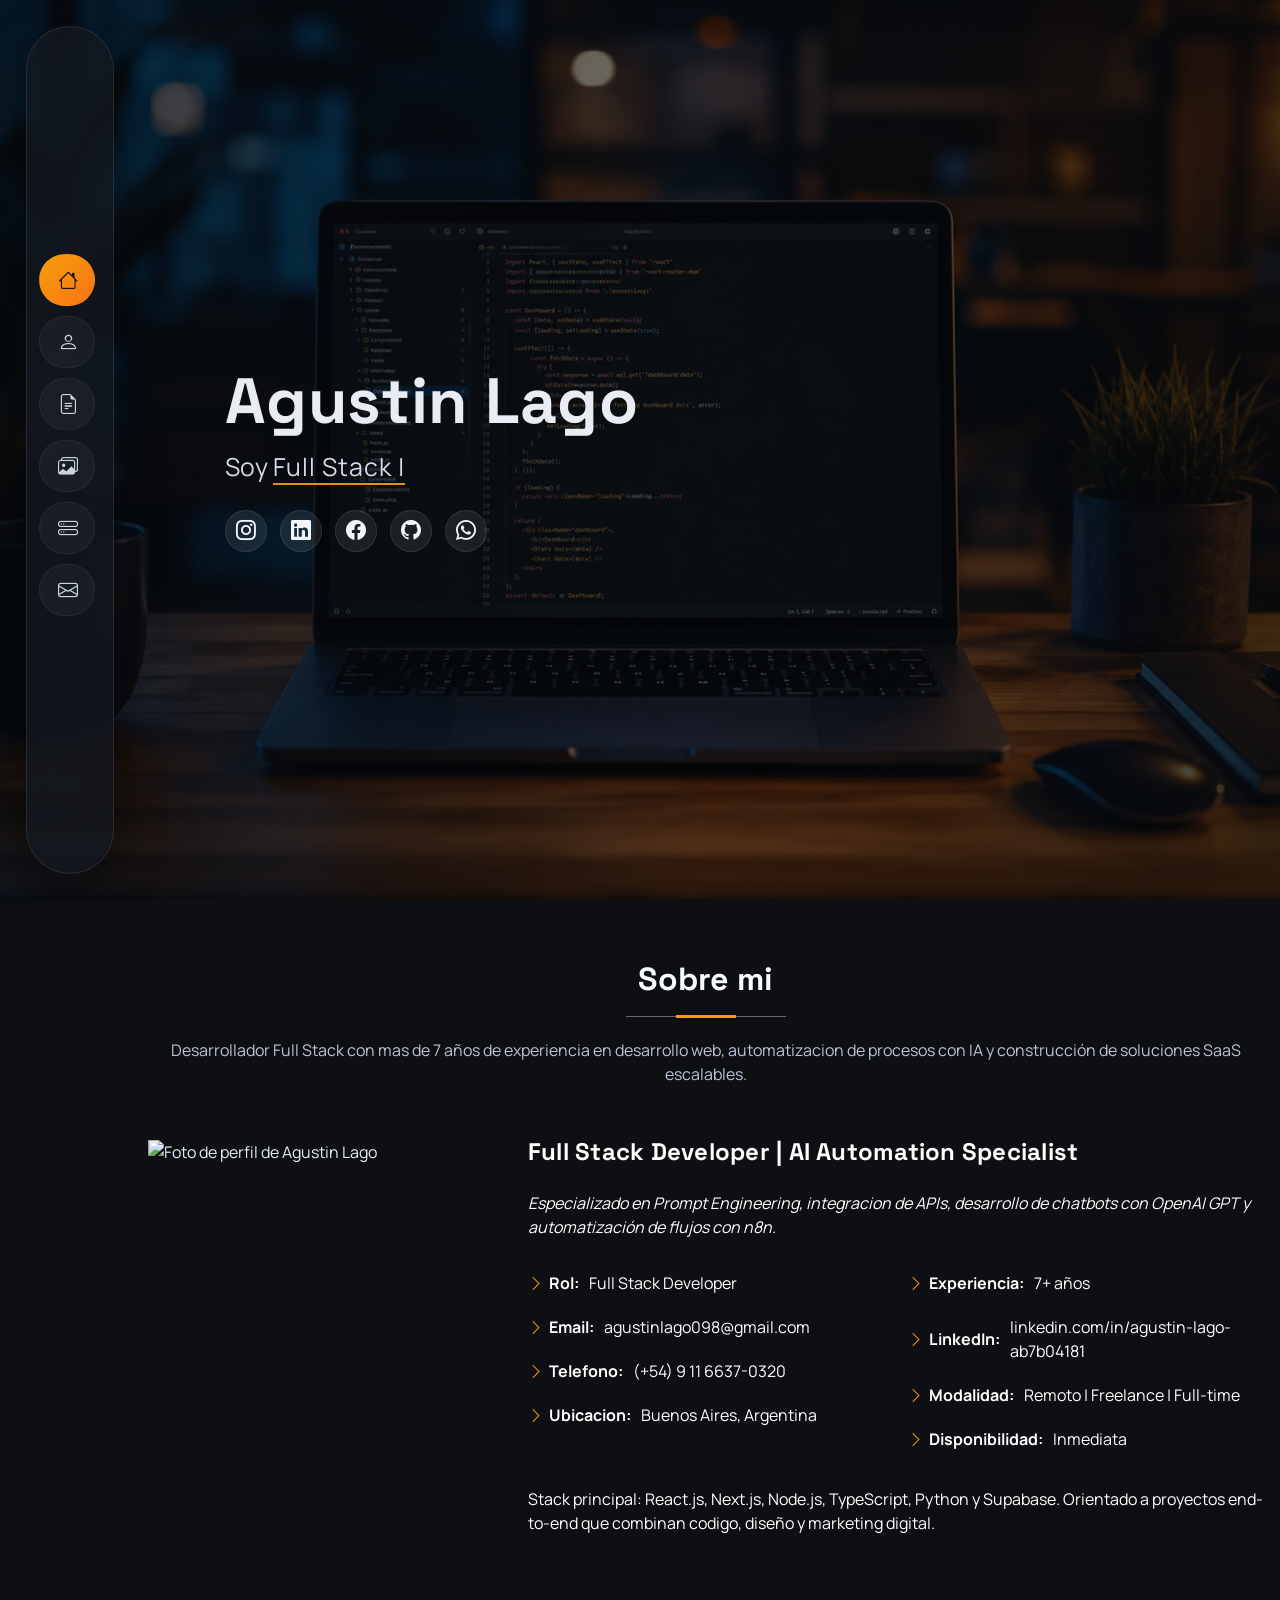
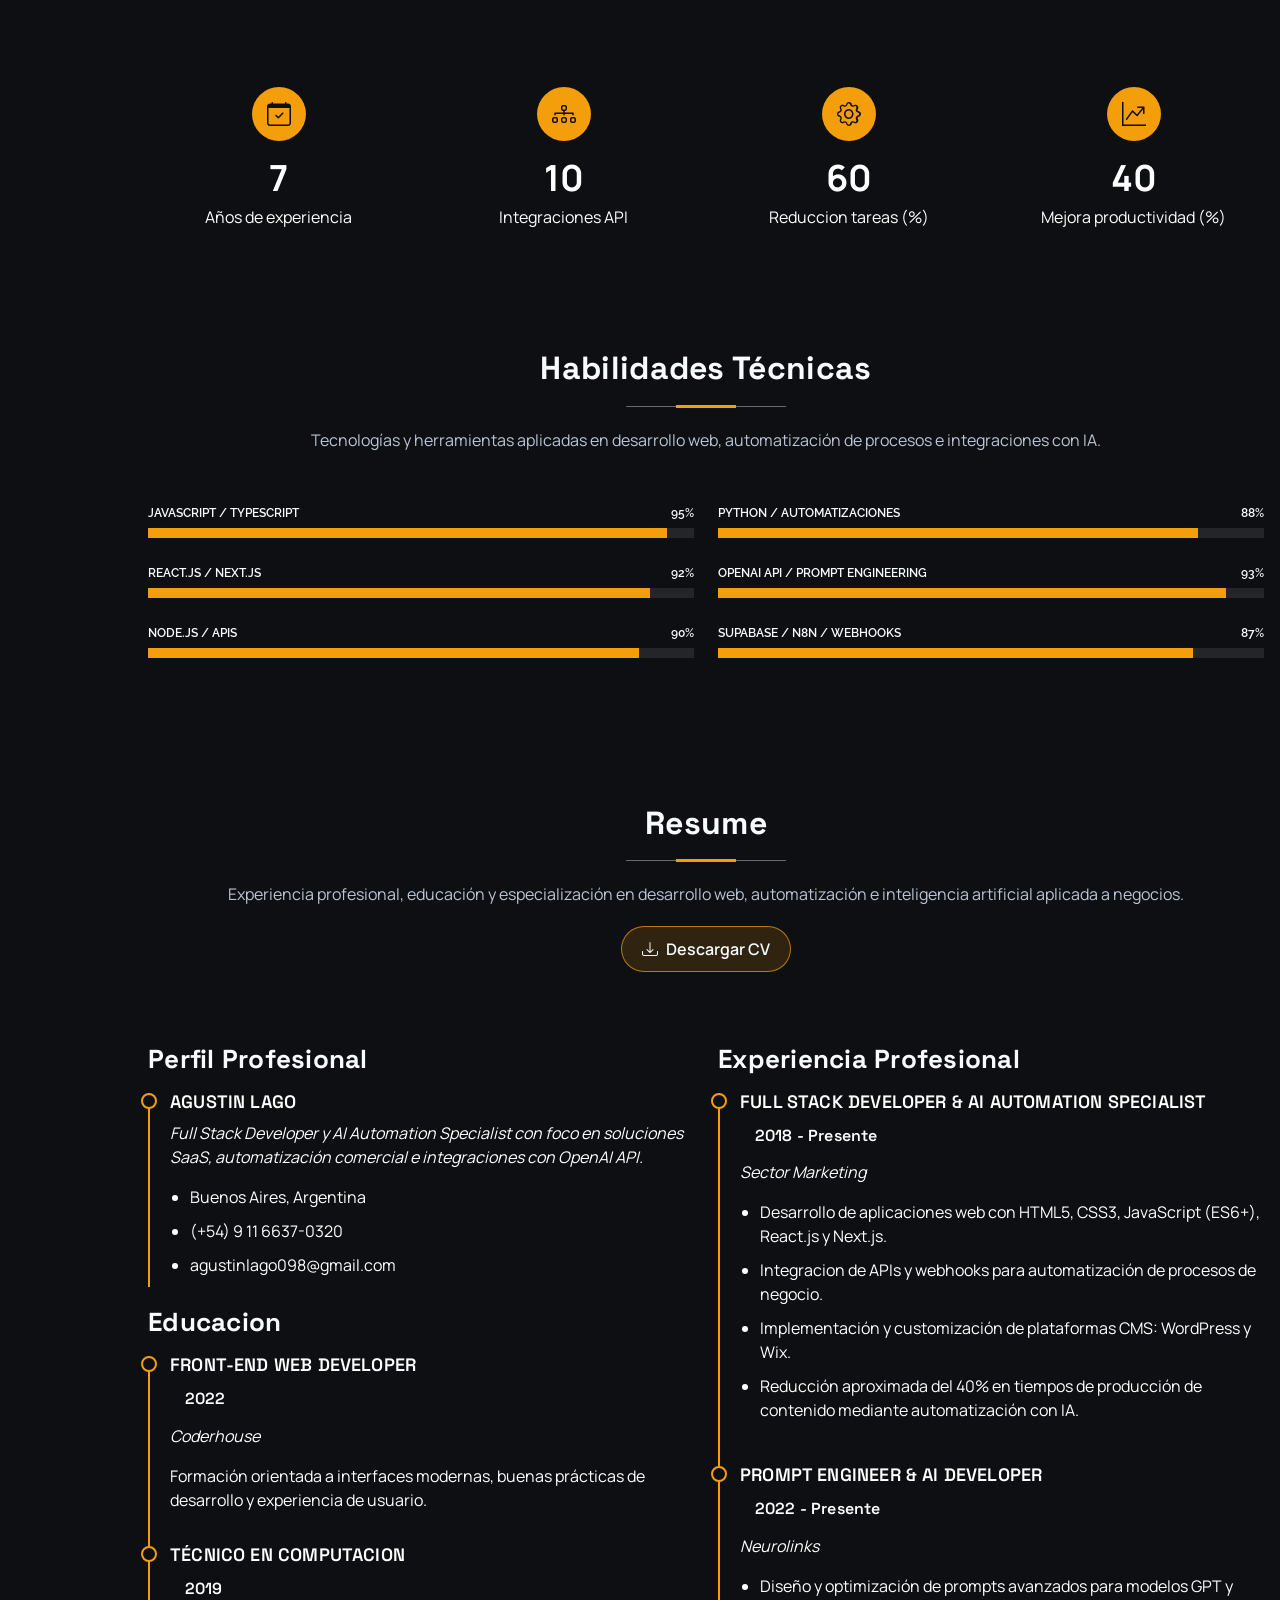
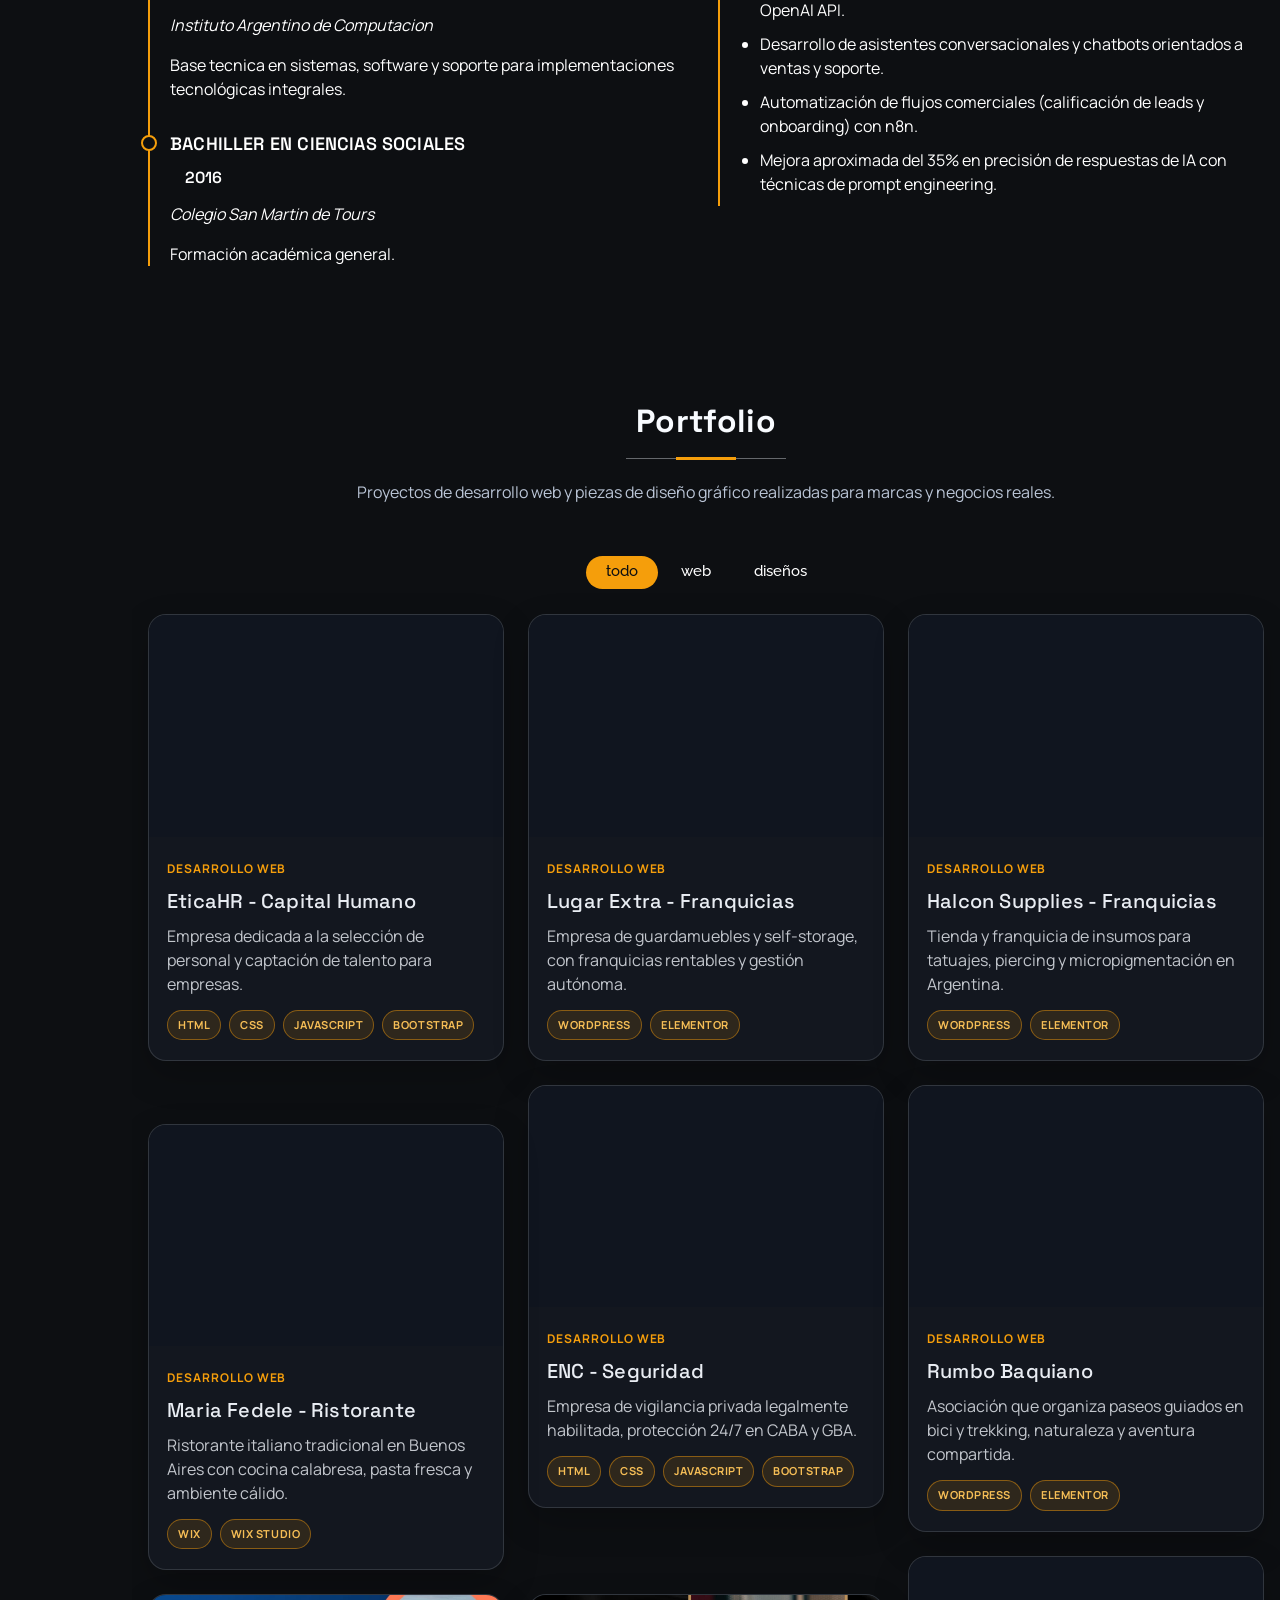
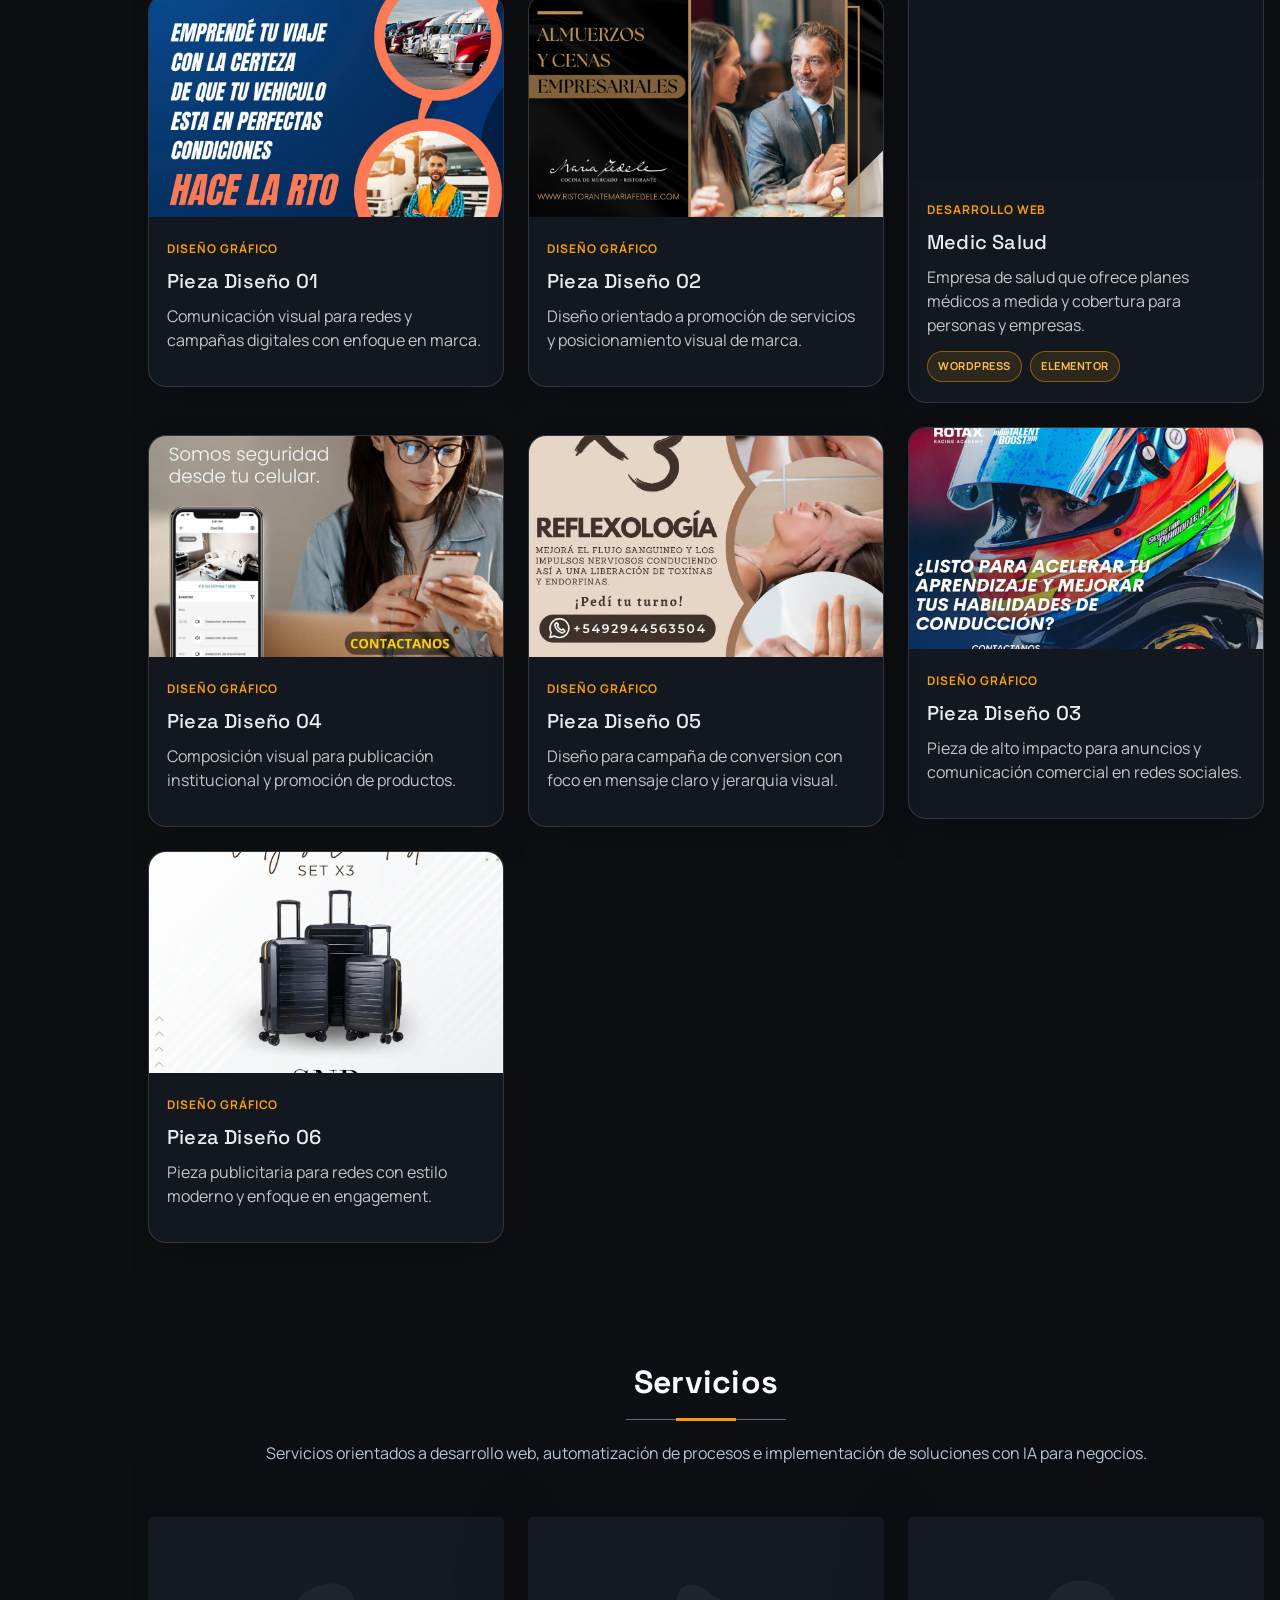
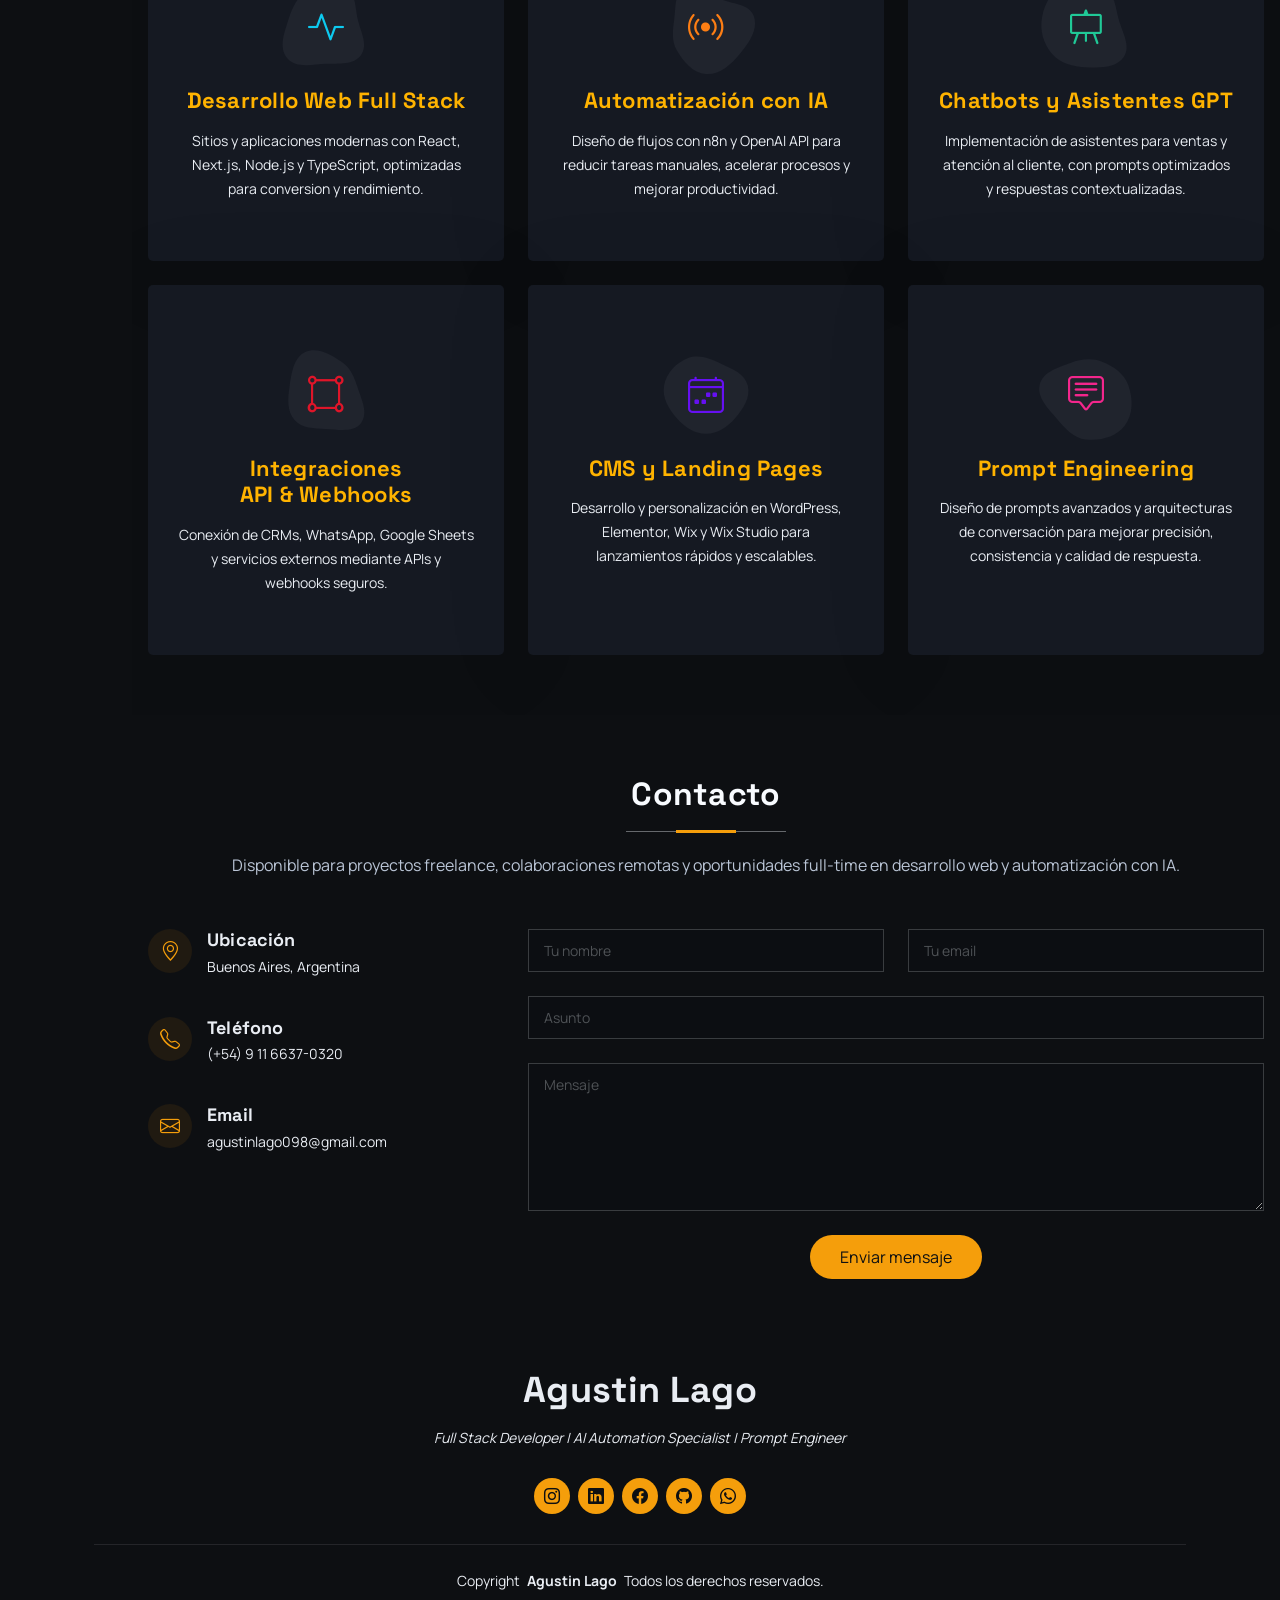
==== commit 03f545d4: "Update form action URL in index.html" ====
--- a/index.html
+++ b/index.html
@@ -811,7 +811,7 @@
           </div>
 
           <div class="col-lg-8">
-            <form action="https://formsubmit.co/agustinlago098@gmail.com" method="post" class="email-form" data-aos="fade-up" data-aos-delay="200">
+            <form action="https://formsubmit.co/71da0bd0204d2f76e292253acd956e57" method="post" class="email-form" data-aos="fade-up" data-aos-delay="200">
               <div class="row gy-4">
 
                 <div class="col-md-6">
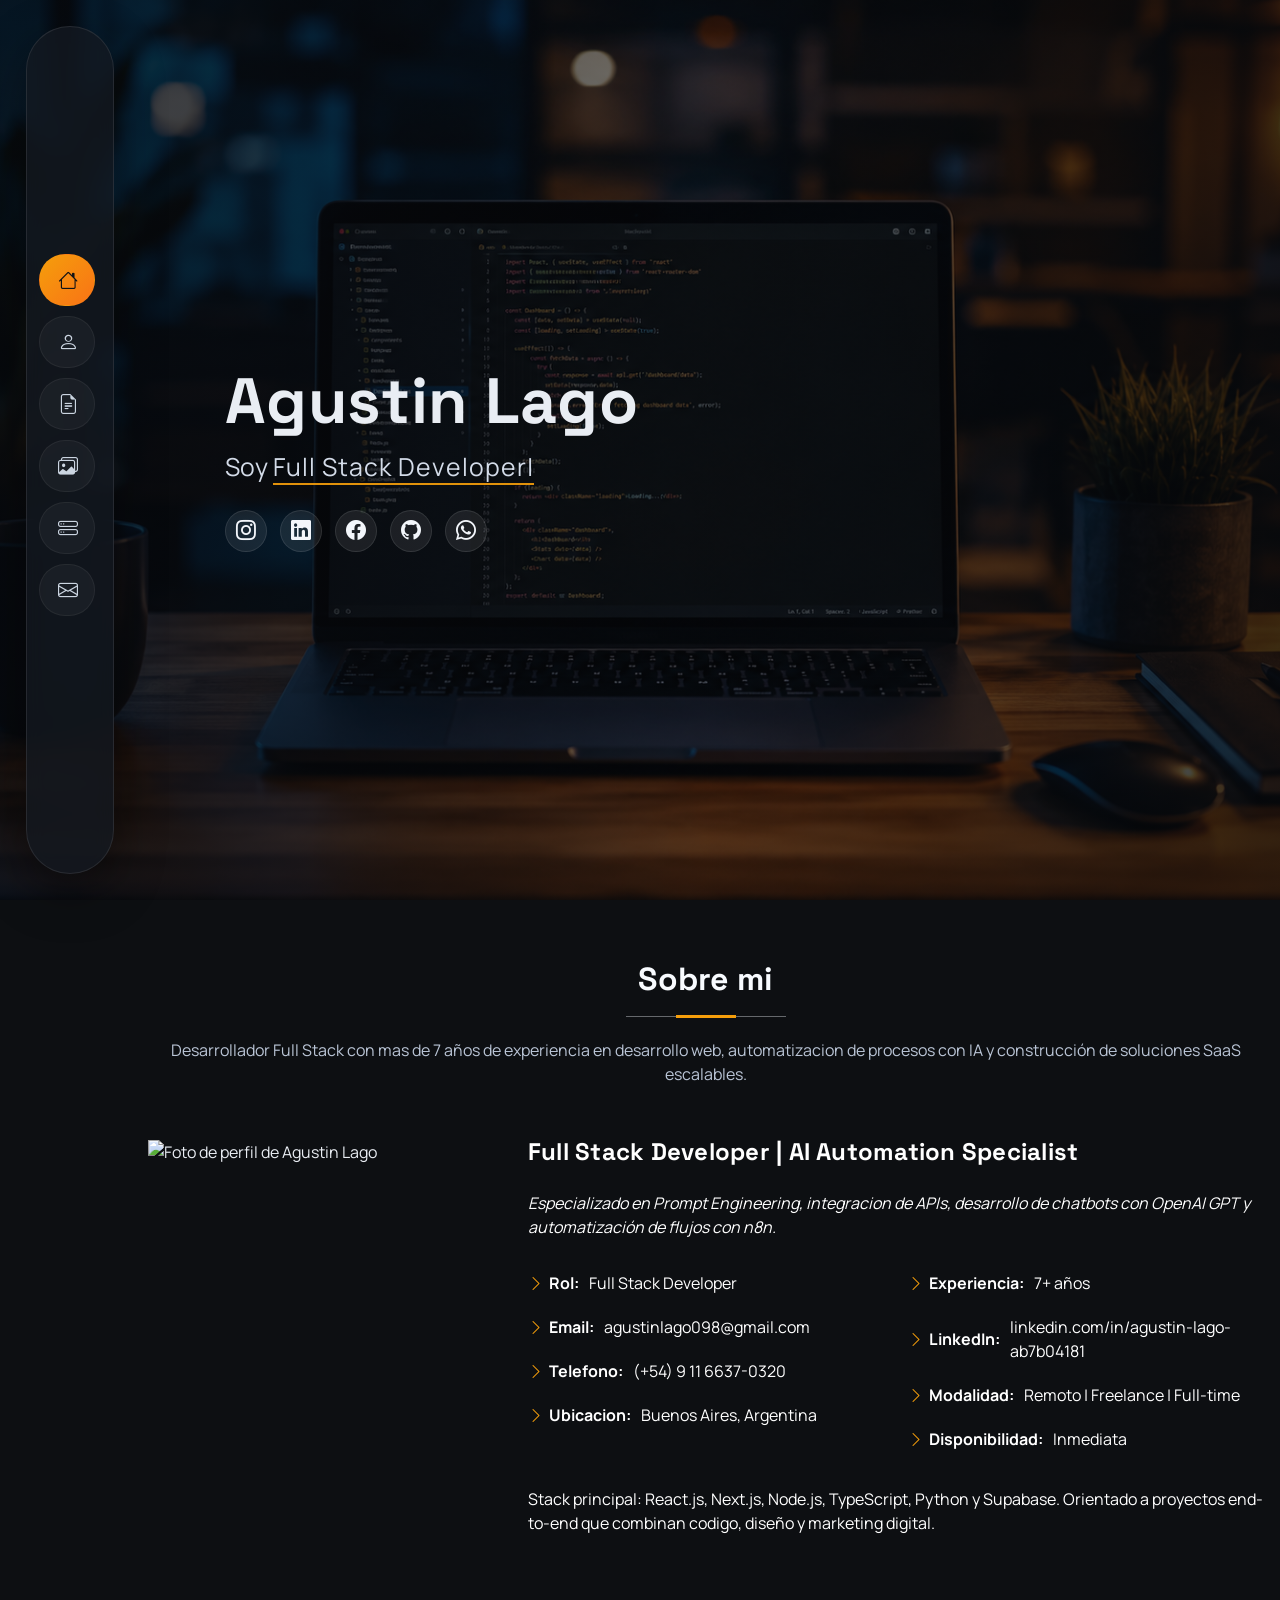
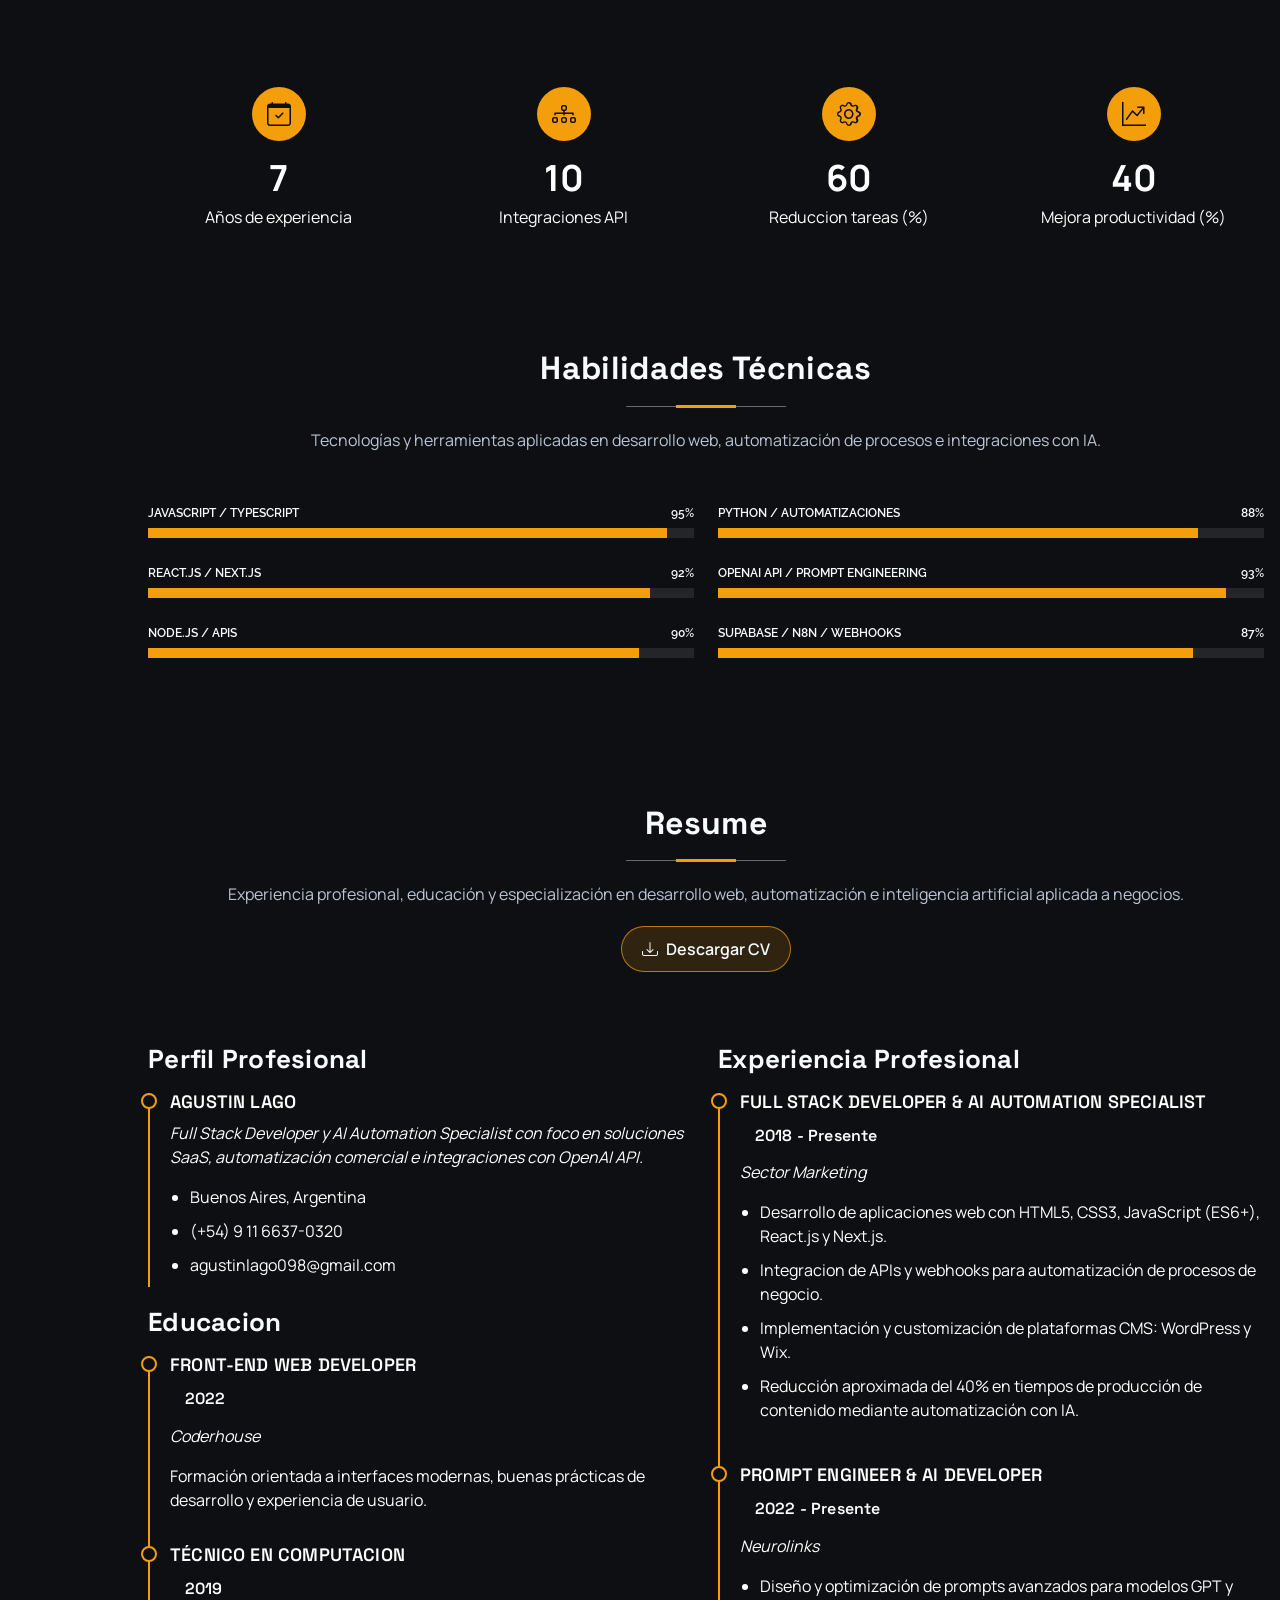
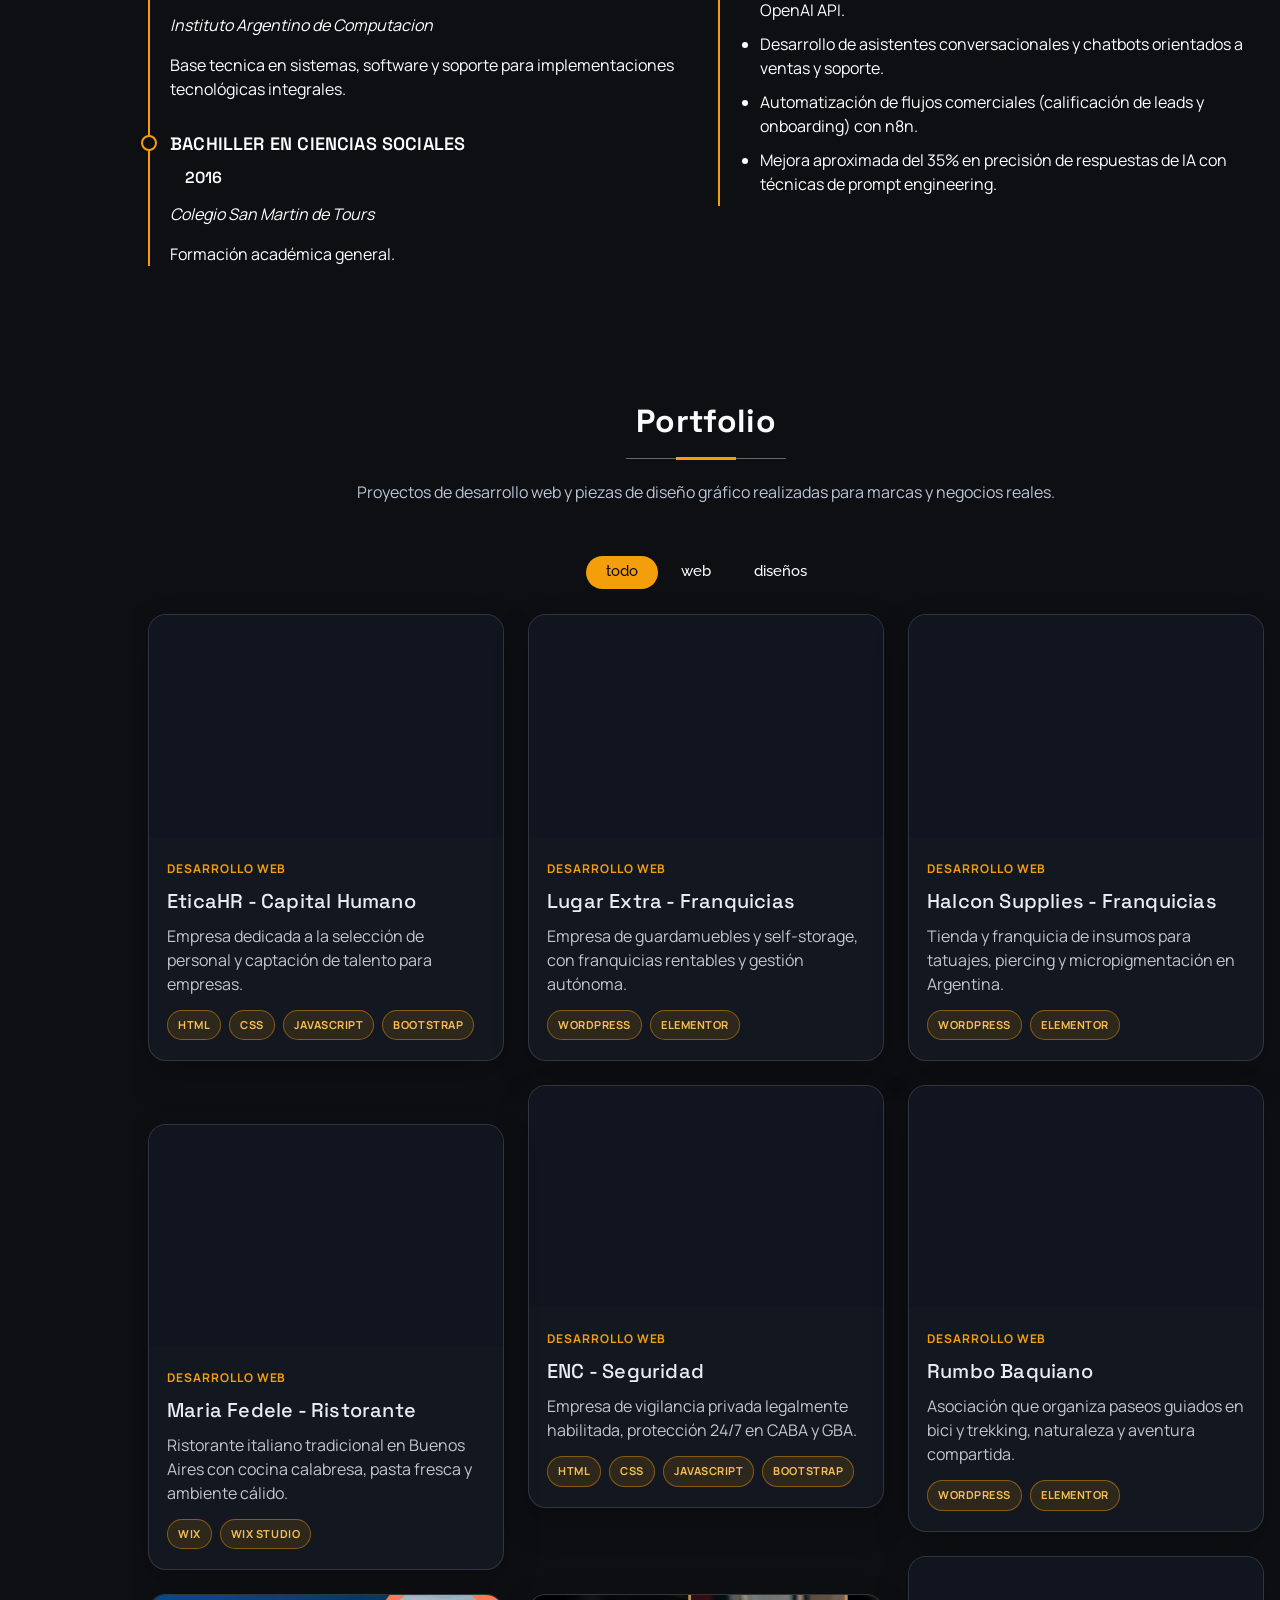
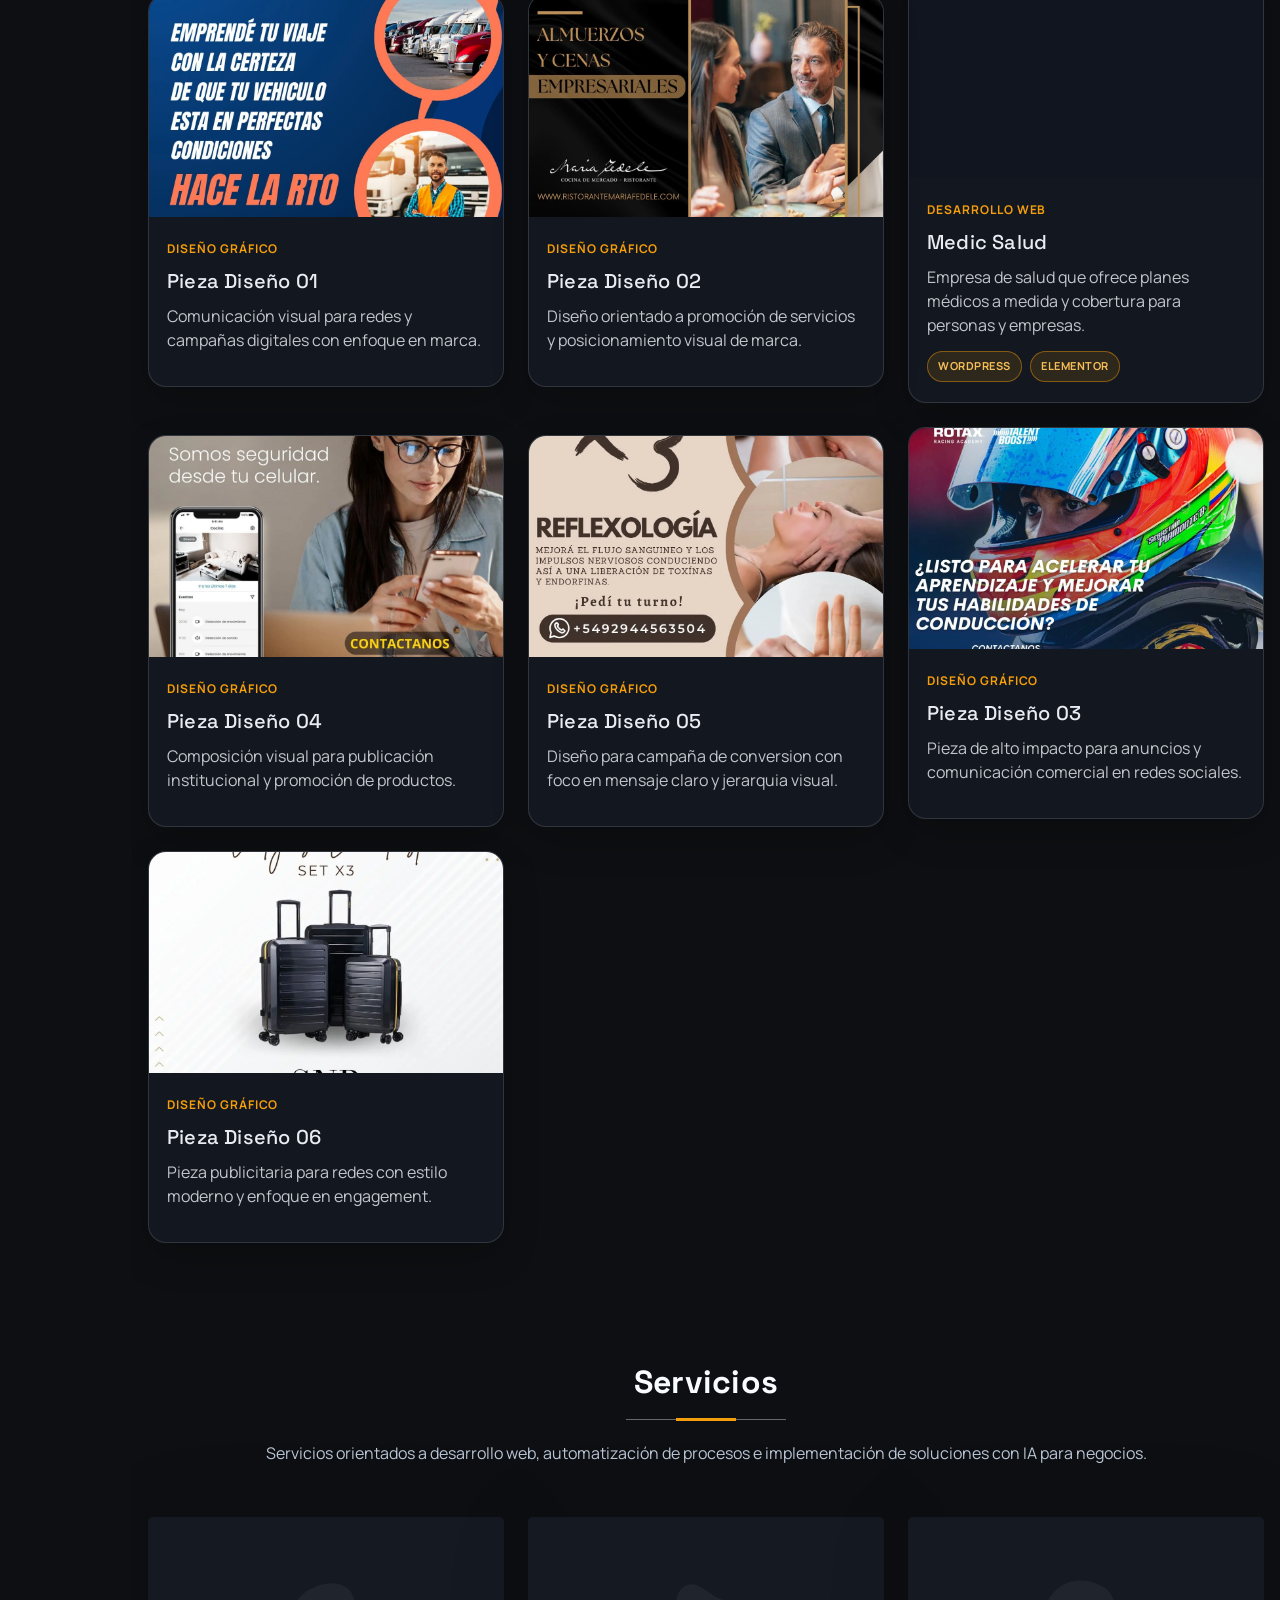
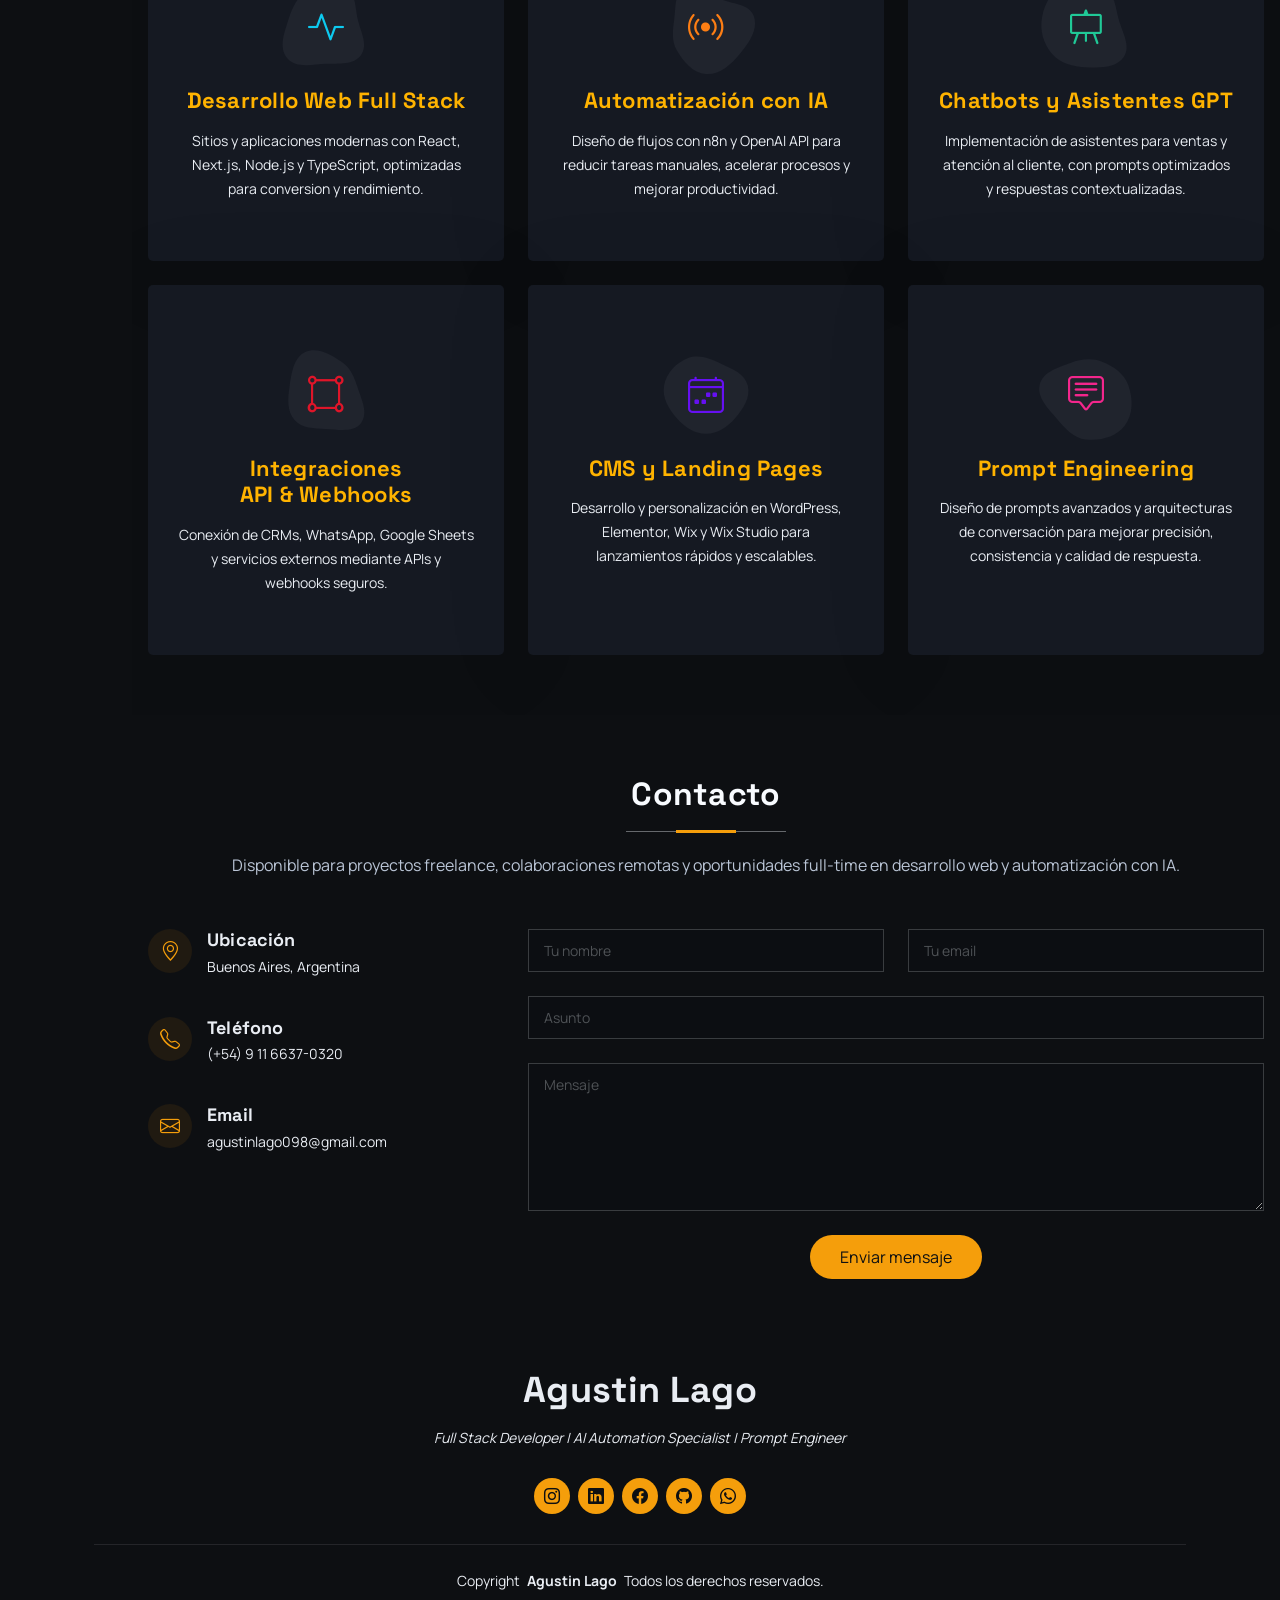
==== commit 3e21625c: "update #1 - 08-05-26" ====
--- a/index.html
+++ b/index.html
@@ -811,7 +811,7 @@
           </div>
 
           <div class="col-lg-8">
-            <form action="https://formsubmit.co/71da0bd0204d2f76e292253acd956e57" method="post" class="email-form" data-aos="fade-up" data-aos-delay="200">
+            <form action="https://formsubmit.co/71da0bd0204d2f76e292253acd956e57" method="POST" class="email-form" data-aos="fade-up" data-aos-delay="200">
               <div class="row gy-4">
 
                 <div class="col-md-6">
--- a/assets/css/main.css
+++ b/assets/css/main.css
@@ -854,6 +854,7 @@
   box-shadow: 0 14px 36px rgba(0, 0, 0, 0.2);
   height: 100%;
   transition: transform 0.3s ease, box-shadow 0.3s ease;
+  cursor: pointer;
 }
 
 .portfolio .portfolio-card:hover {
@@ -882,17 +883,11 @@
   width: 100%;
   height: 100%;
   border: 0;
+  pointer-events: none;
 }
 
 .portfolio .portfolio-card .overlay {
-  position: absolute;
-  inset: 0;
-  display: flex;
-  align-items: center;
-  justify-content: center;
-  background: linear-gradient(180deg, rgba(8, 11, 18, 0.08), rgba(8, 11, 18, 0.7));
-  opacity: 0;
-  transition: opacity 0.3s ease;
+  display: none;
 }
 
 .portfolio .portfolio-card:hover .overlay {
@@ -900,16 +895,7 @@
 }
 
 .portfolio .portfolio-card .icon-btn {
-  width: 46px;
-  height: 46px;
-  border-radius: 999px;
-  display: inline-flex;
-  align-items: center;
-  justify-content: center;
-  background: linear-gradient(135deg, #f59e0b, #f97316);
-  color: #11141a;
-  font-size: 18px;
-  box-shadow: 0 8px 24px rgba(245, 158, 11, 0.4);
+  display: none;
 }
 
 .portfolio .portfolio-card .icon-btn:hover {
@@ -970,11 +956,7 @@
 
 @media (hover: none) {
   .portfolio .portfolio-card .overlay {
-    opacity: 1;
-    justify-content: flex-end;
-    align-items: flex-start;
-    padding: 12px;
-    background: linear-gradient(180deg, rgba(8, 11, 18, 0.55), rgba(8, 11, 18, 0.05));
+    display: none;
   }
 }
 
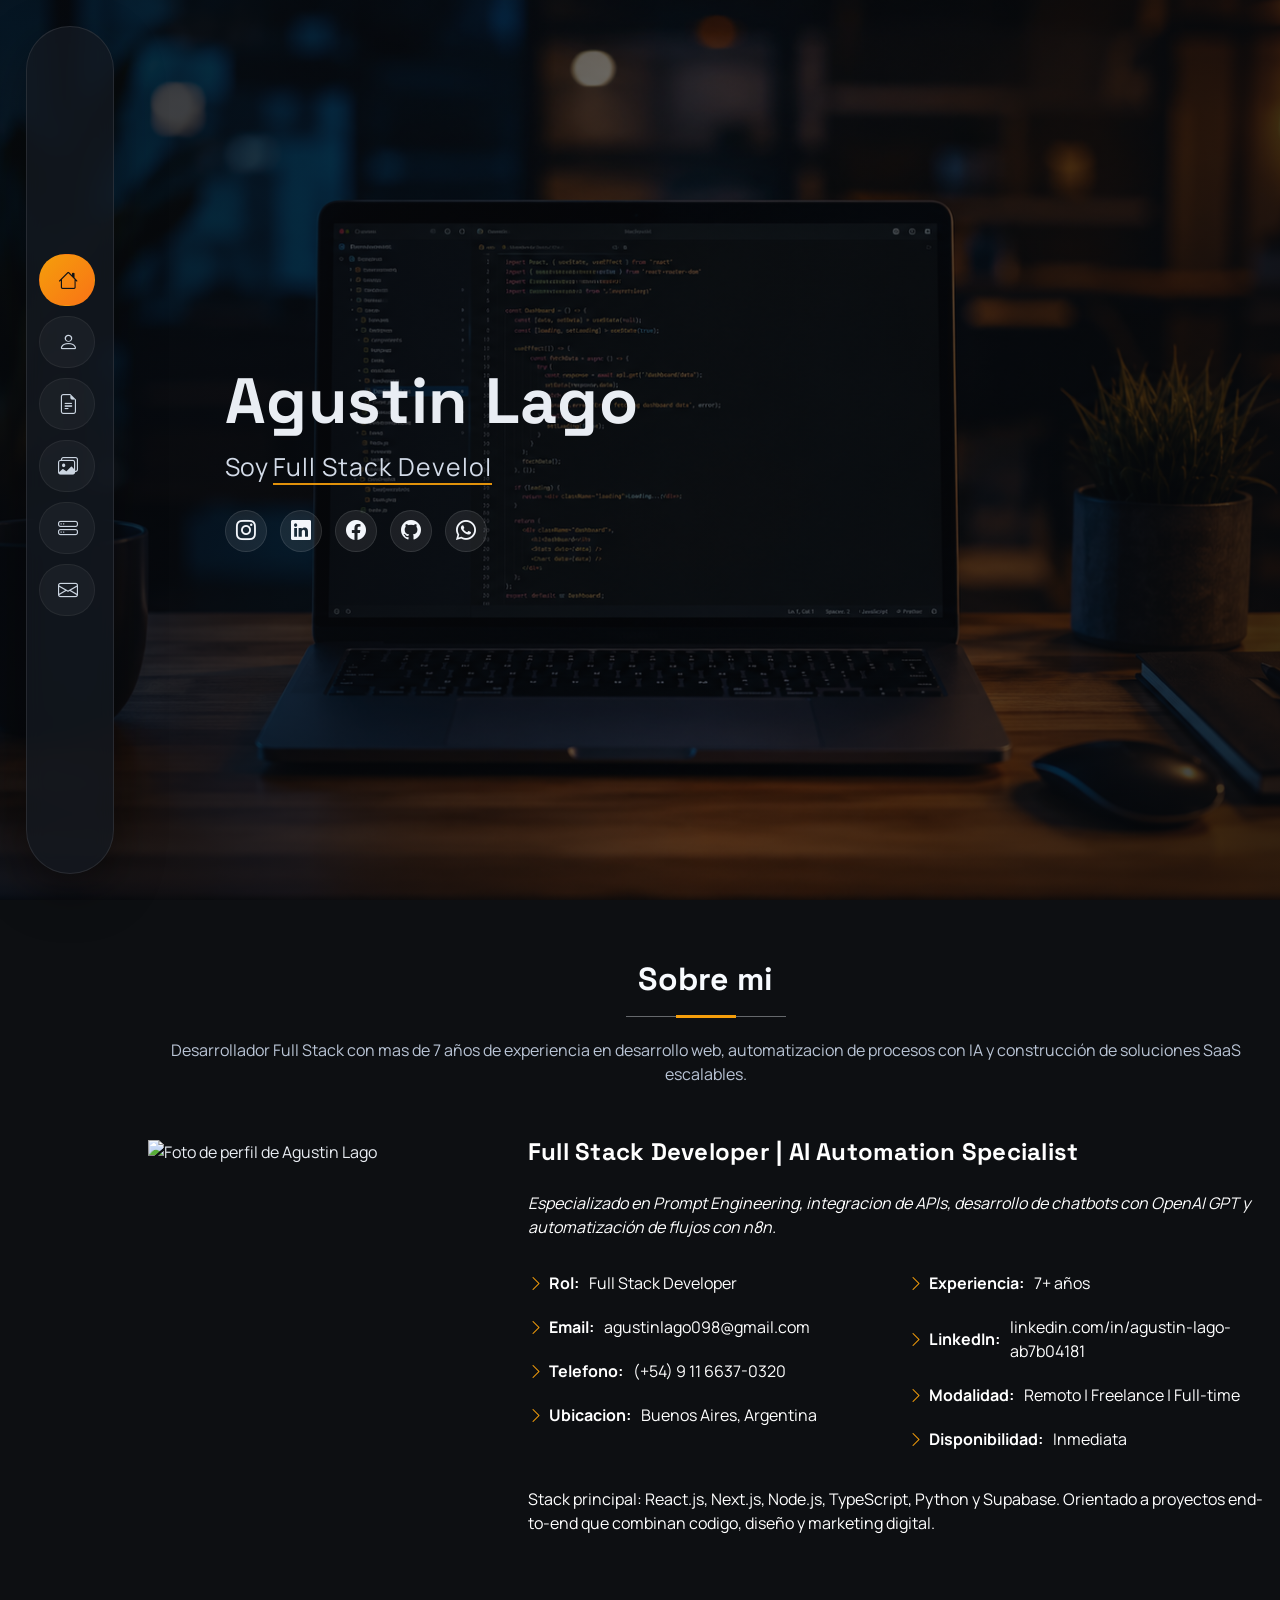
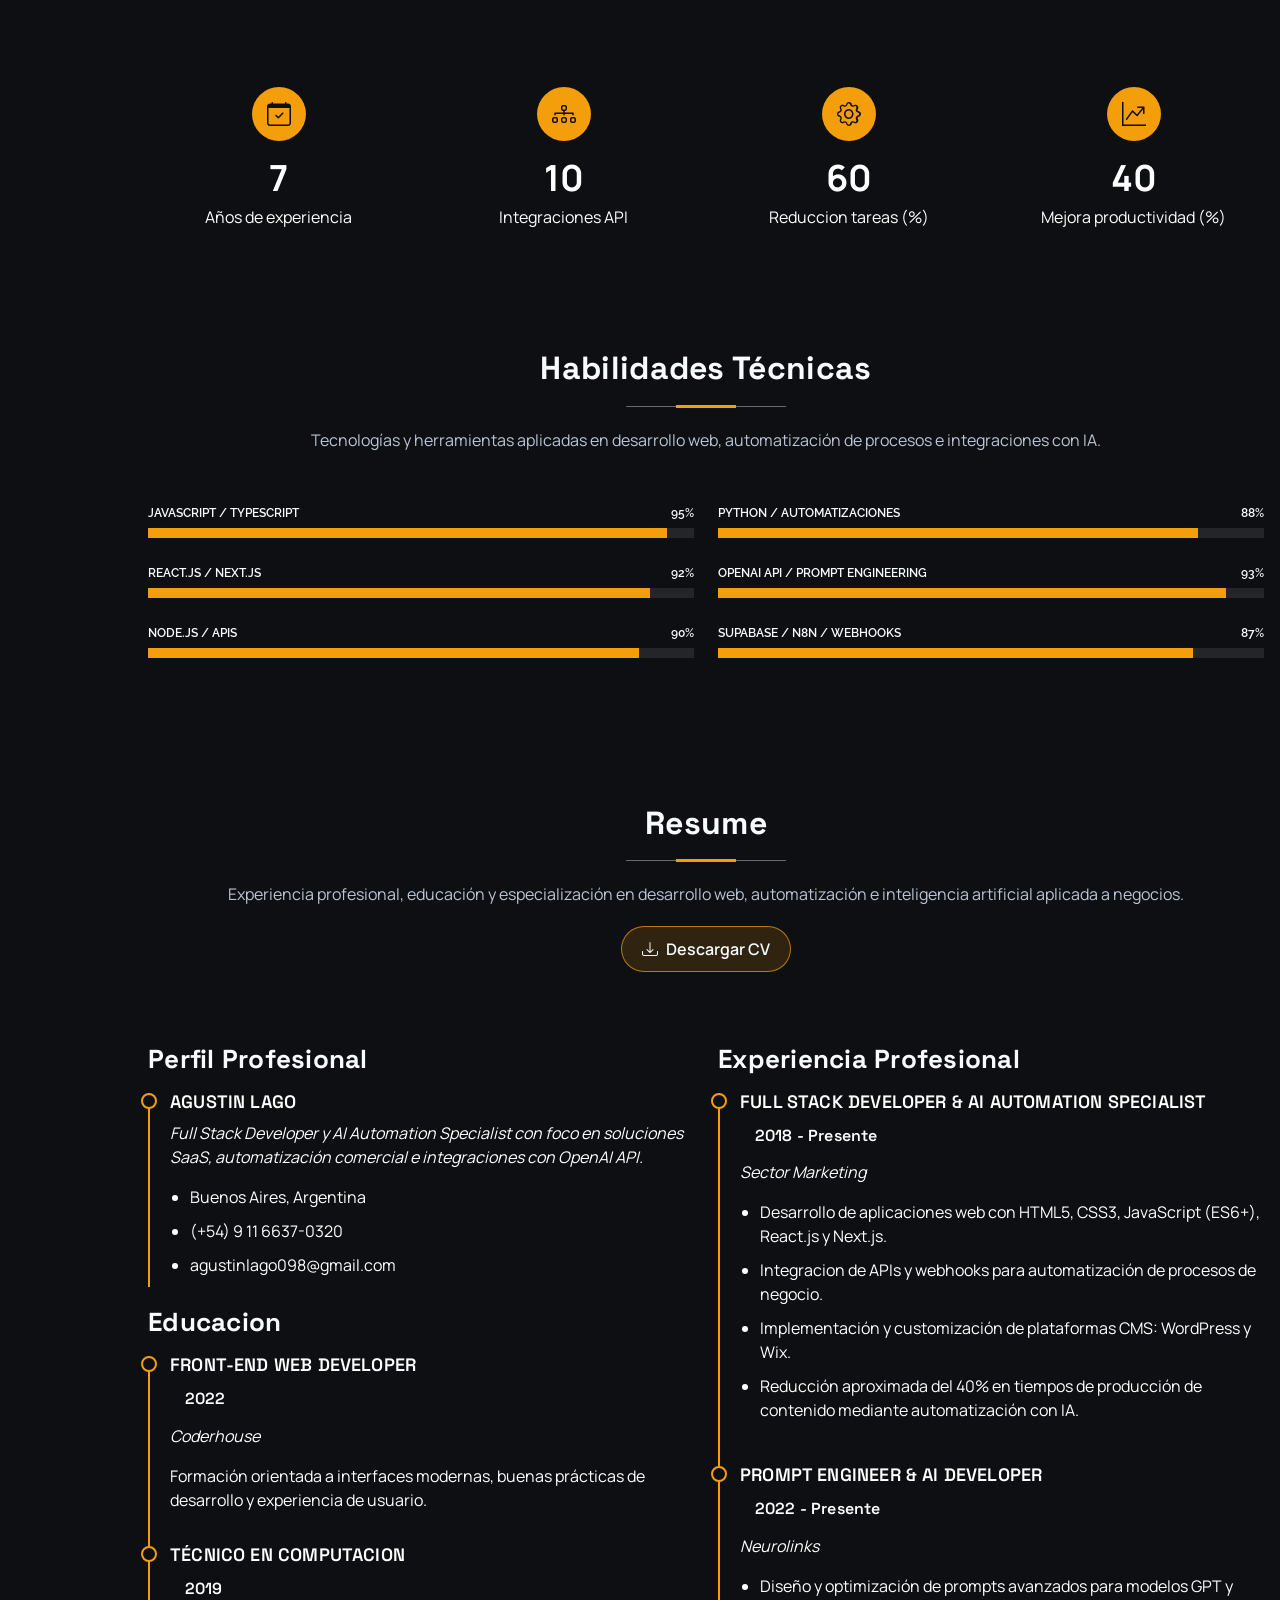
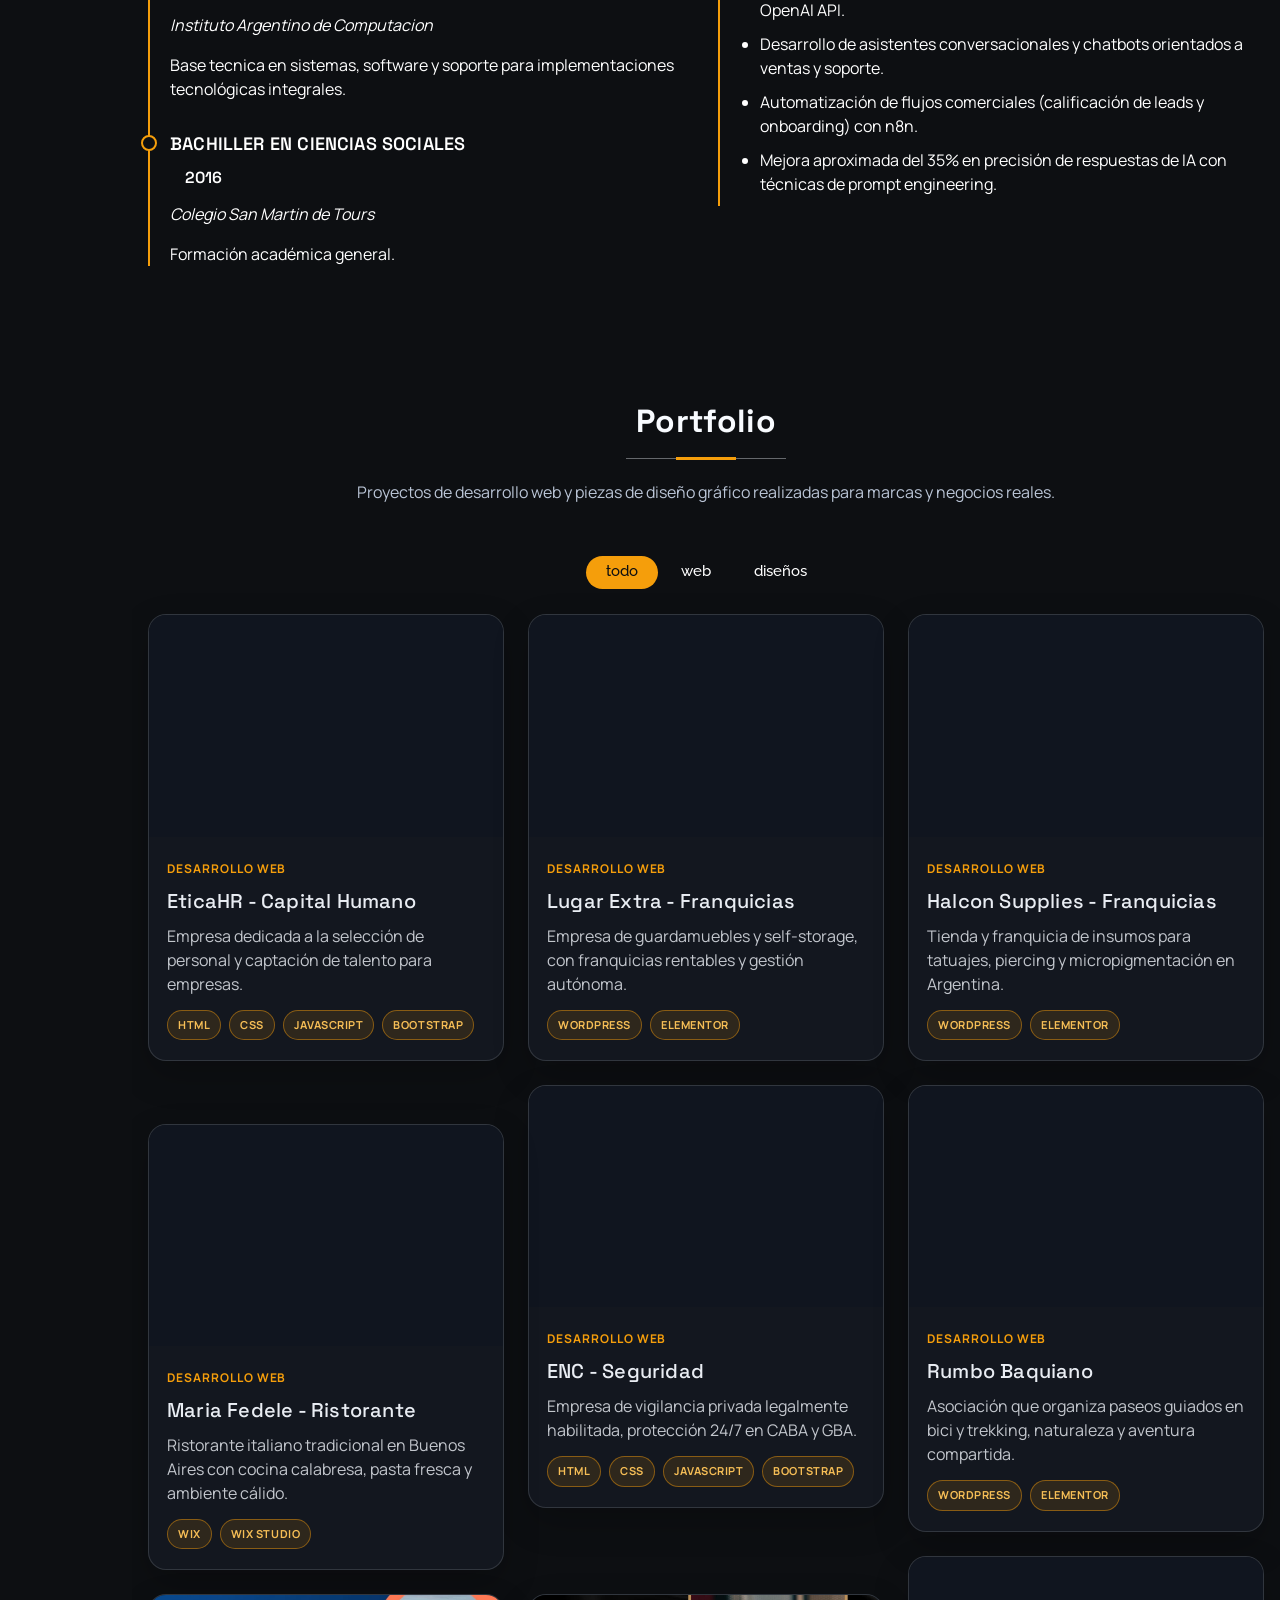
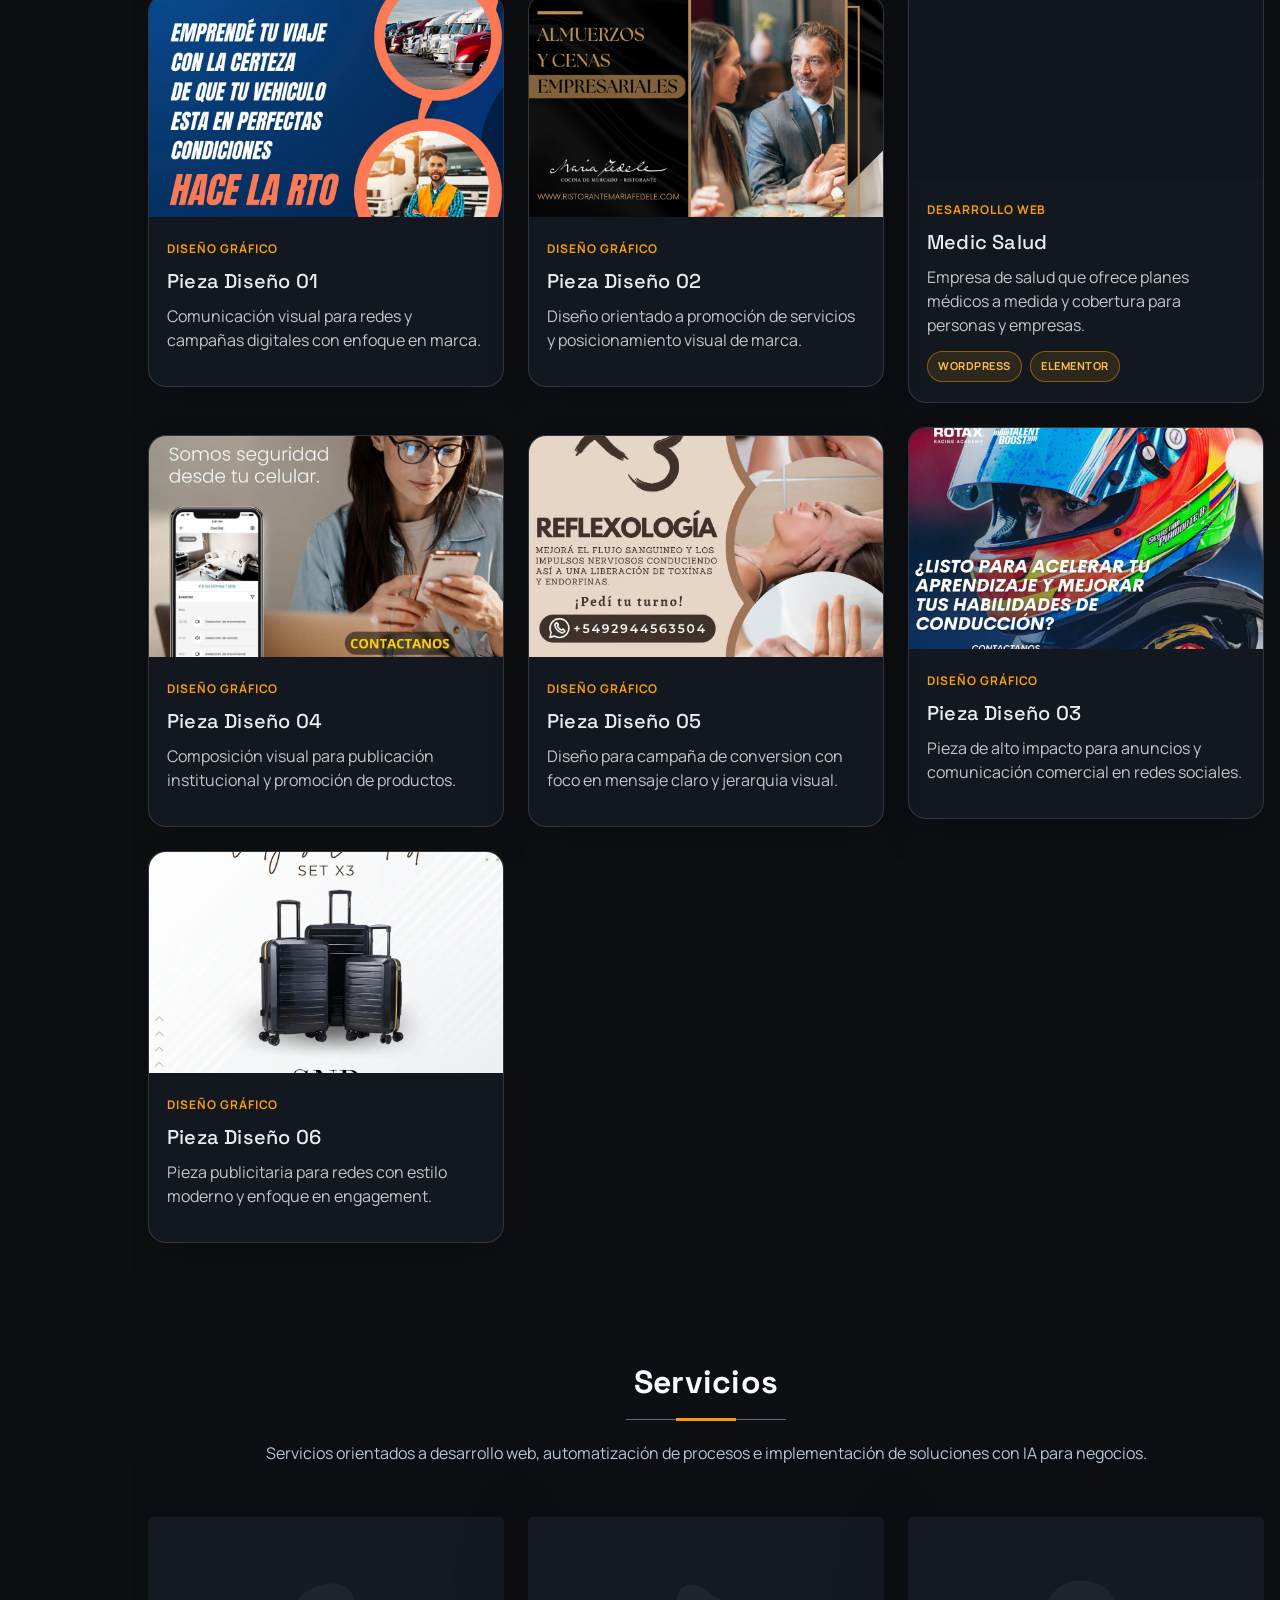
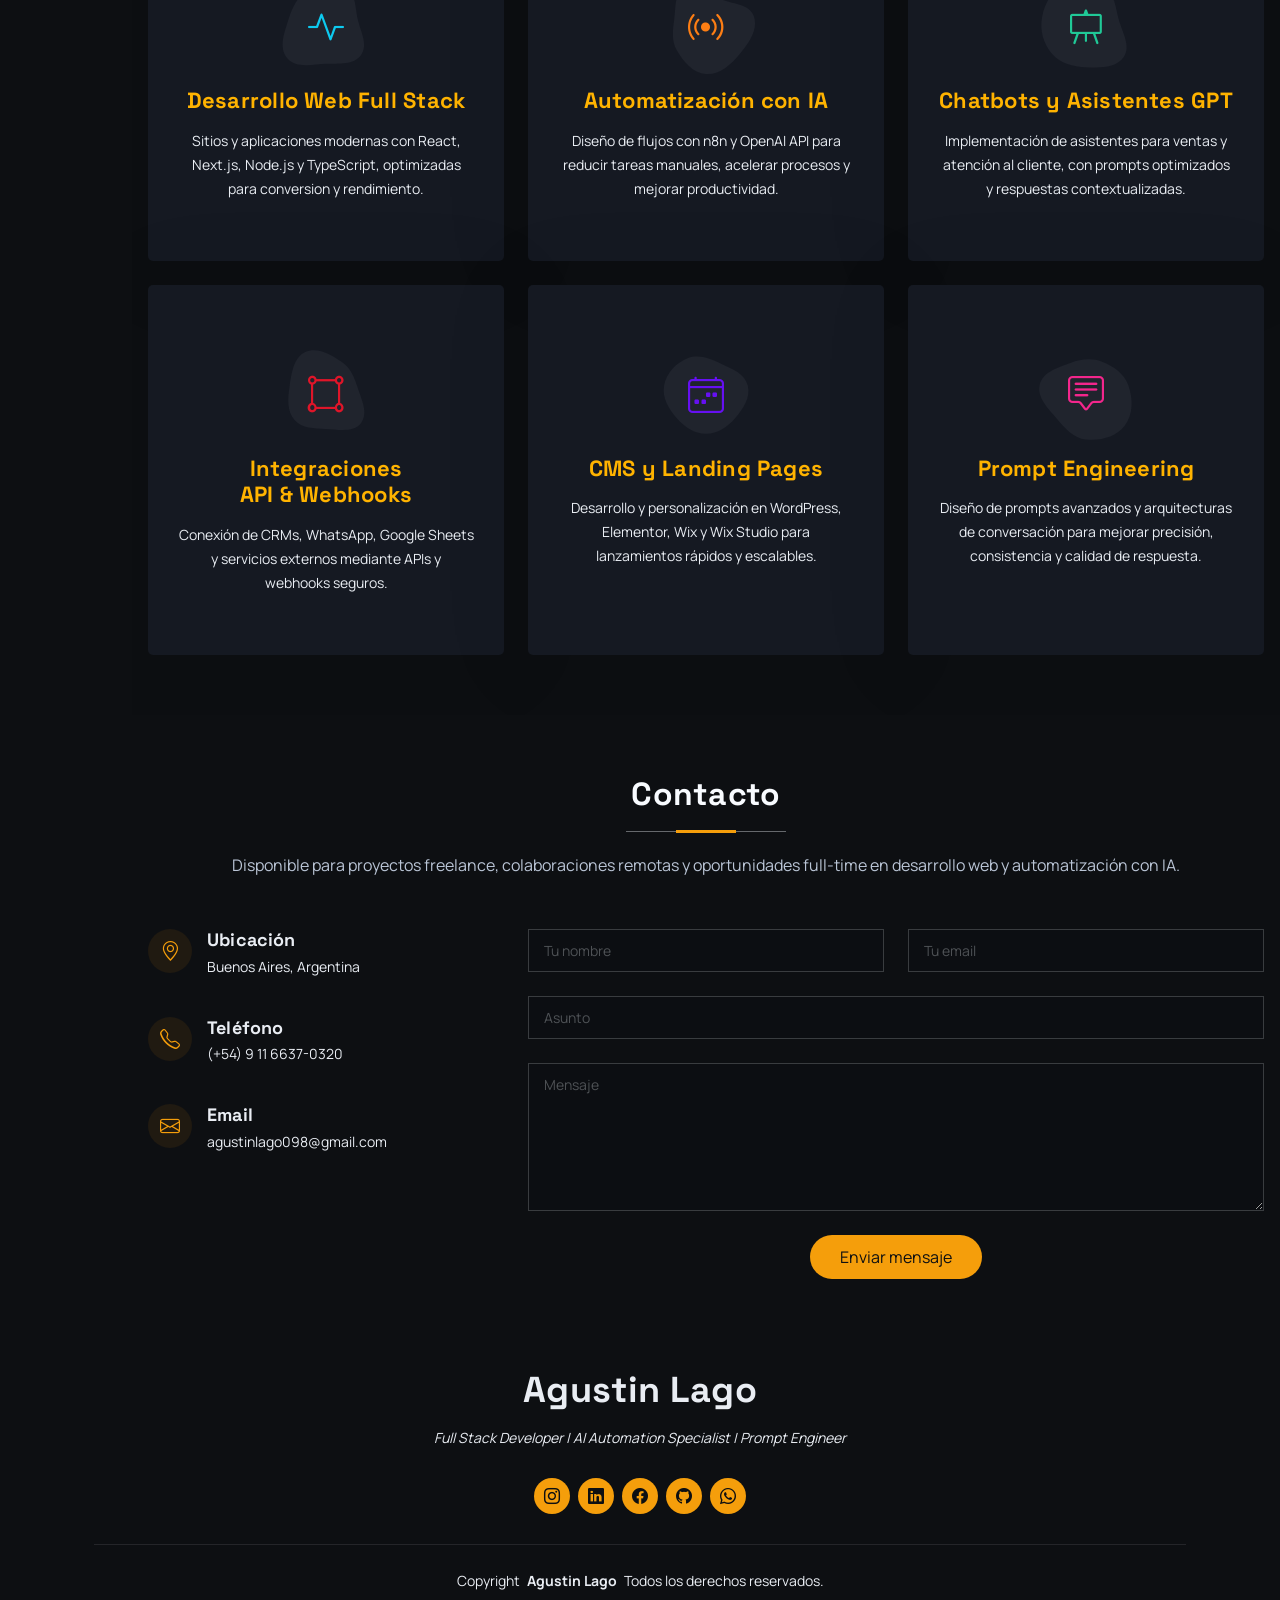
==== commit aae29f64: "update" ====
--- a/index.html
+++ b/index.html
@@ -811,7 +811,7 @@
           </div>
 
           <div class="col-lg-8">
-            <form action="https://formsubmit.co/71da0bd0204d2f76e292253acd956e57" method="POST" class="email-form" data-aos="fade-up" data-aos-delay="200">
+            <form action="https://formsubmit.co/agustinlago098@gmail.com" method="post" class="email-form" data-aos="fade-up" data-aos-delay="200">
               <div class="row gy-4">
 
                 <div class="col-md-6">
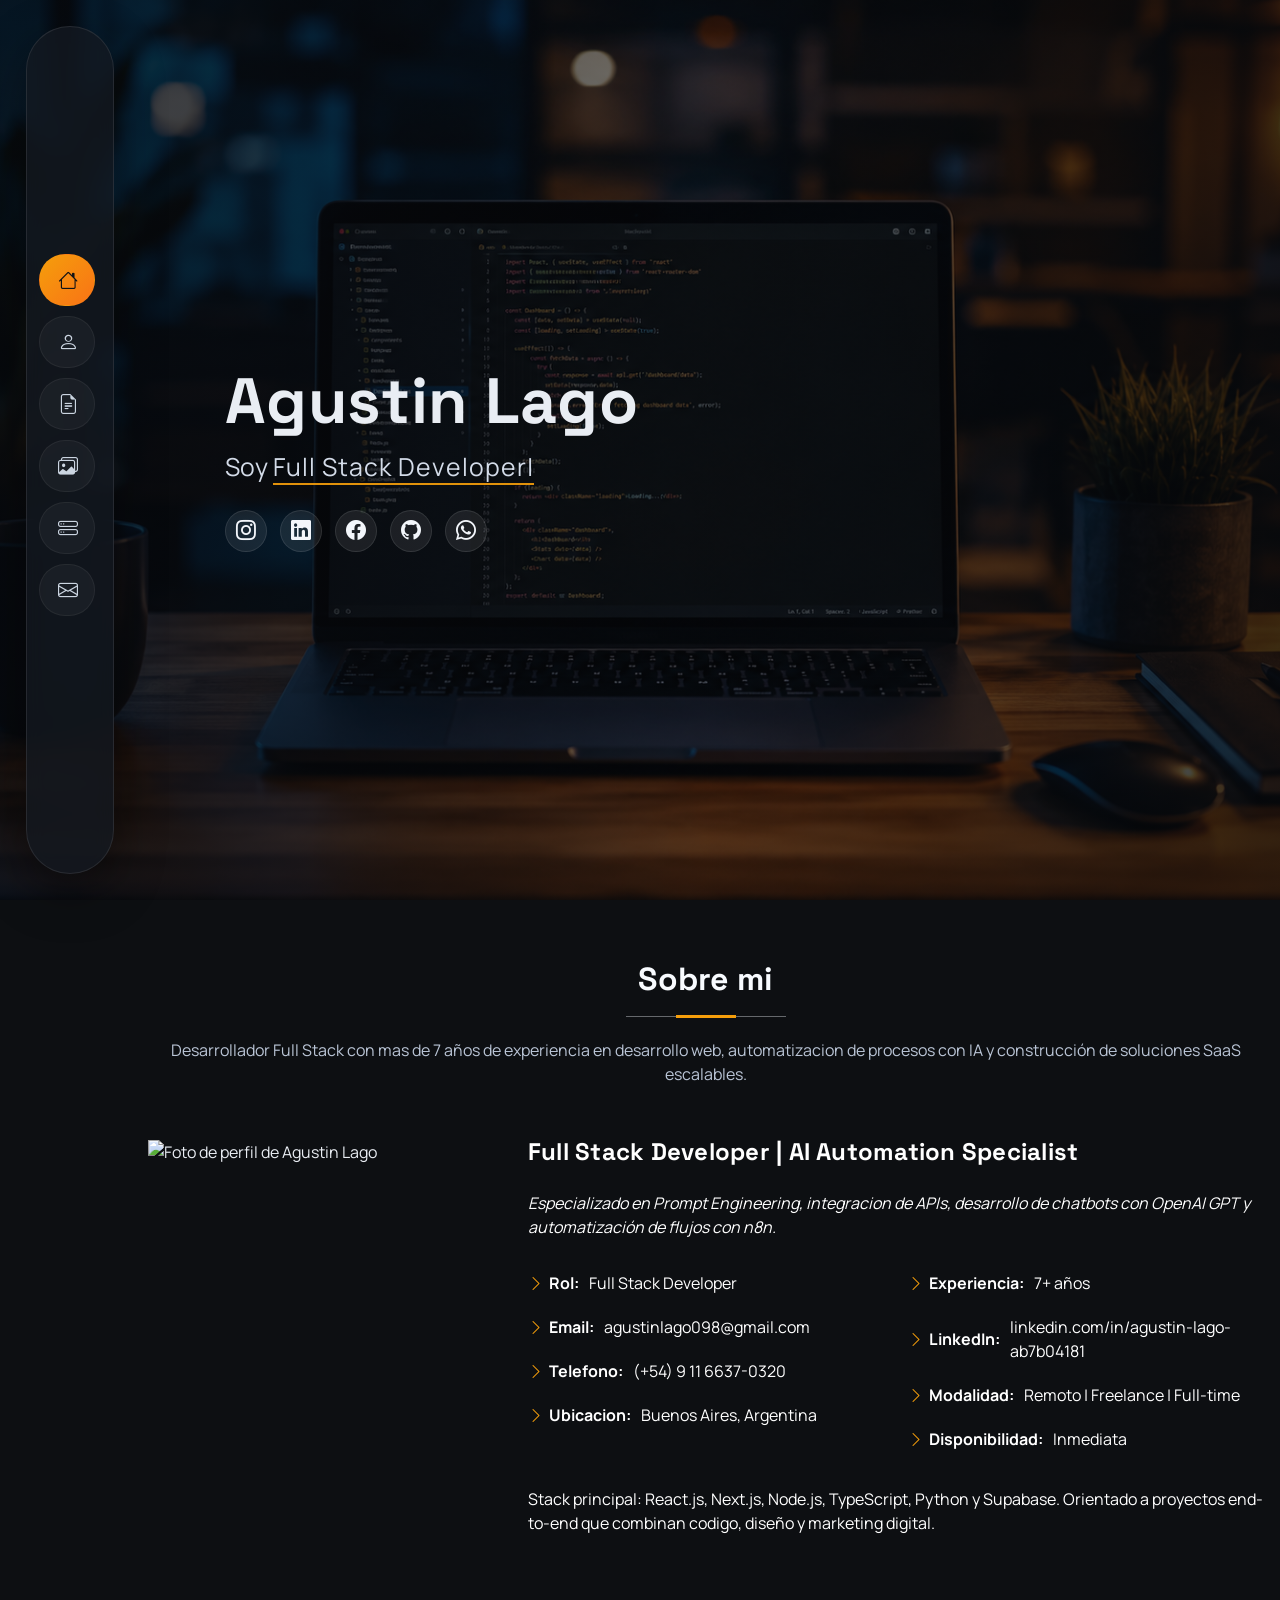
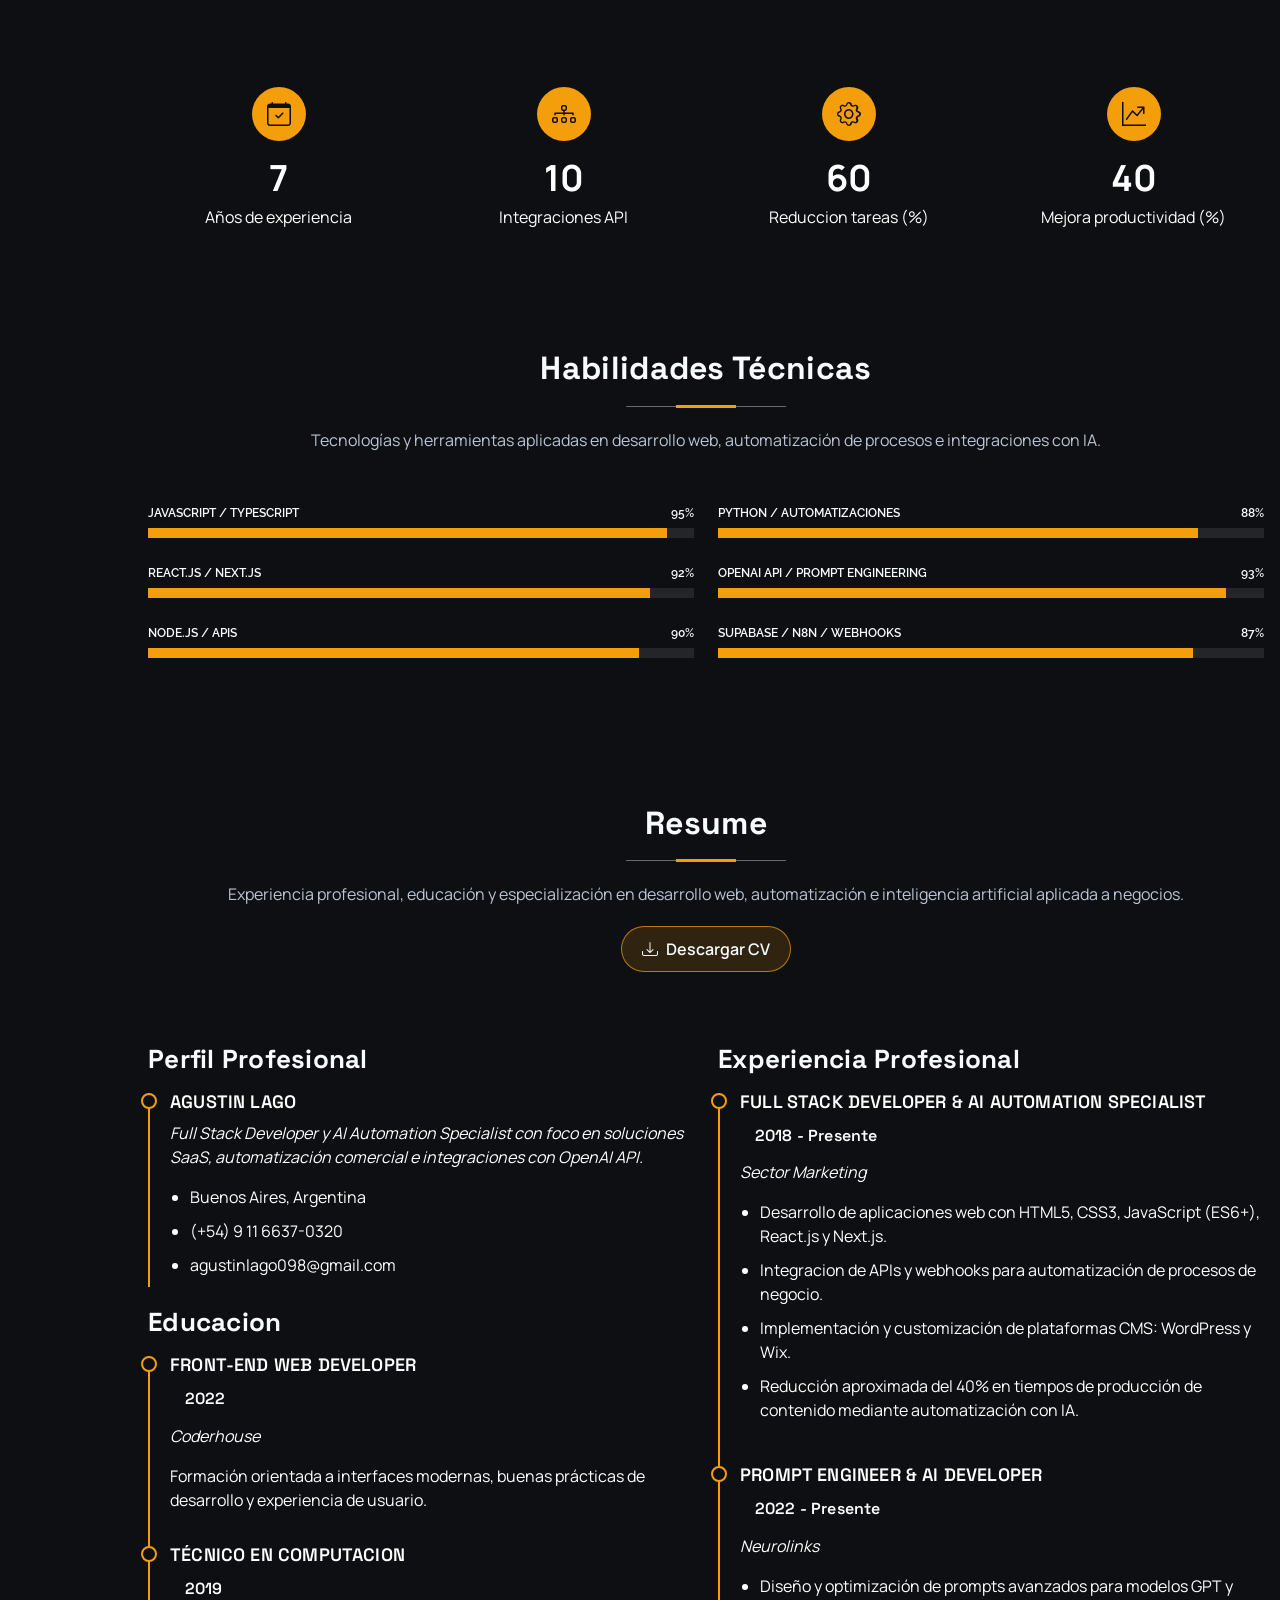
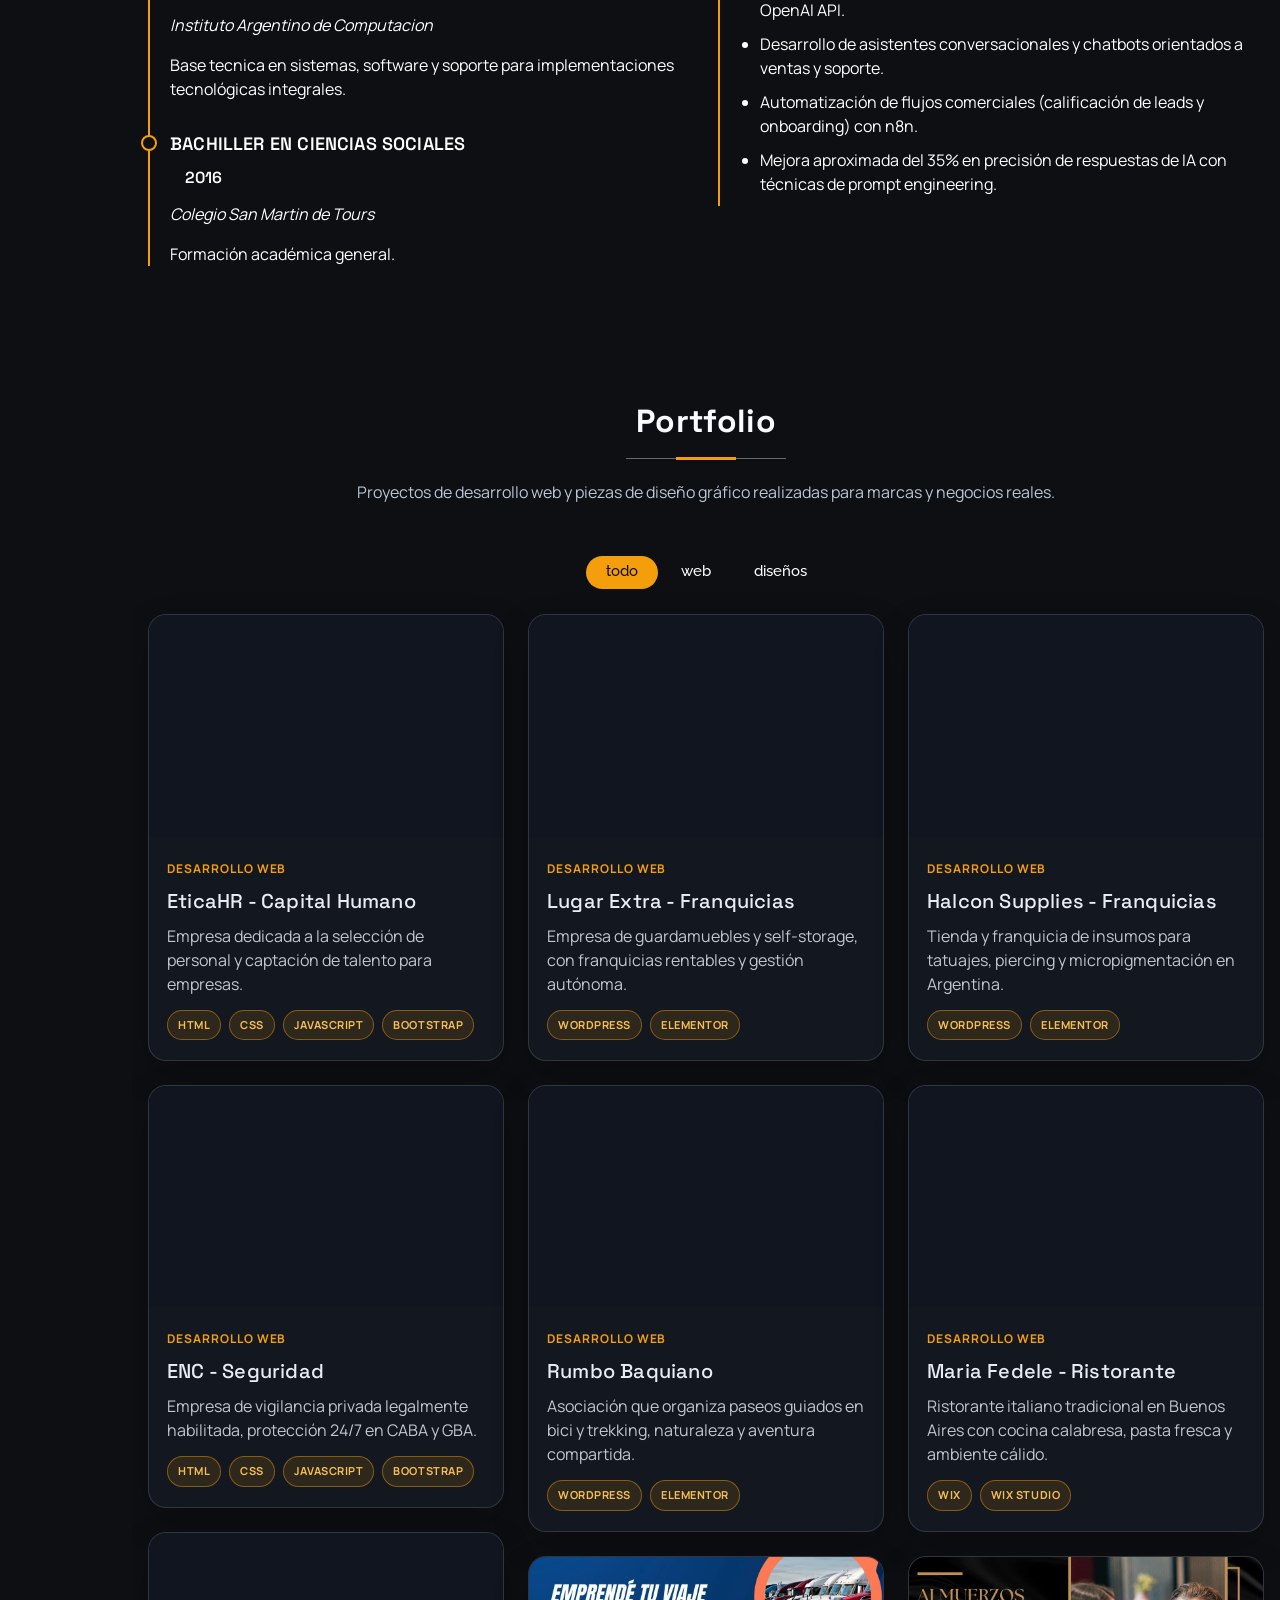
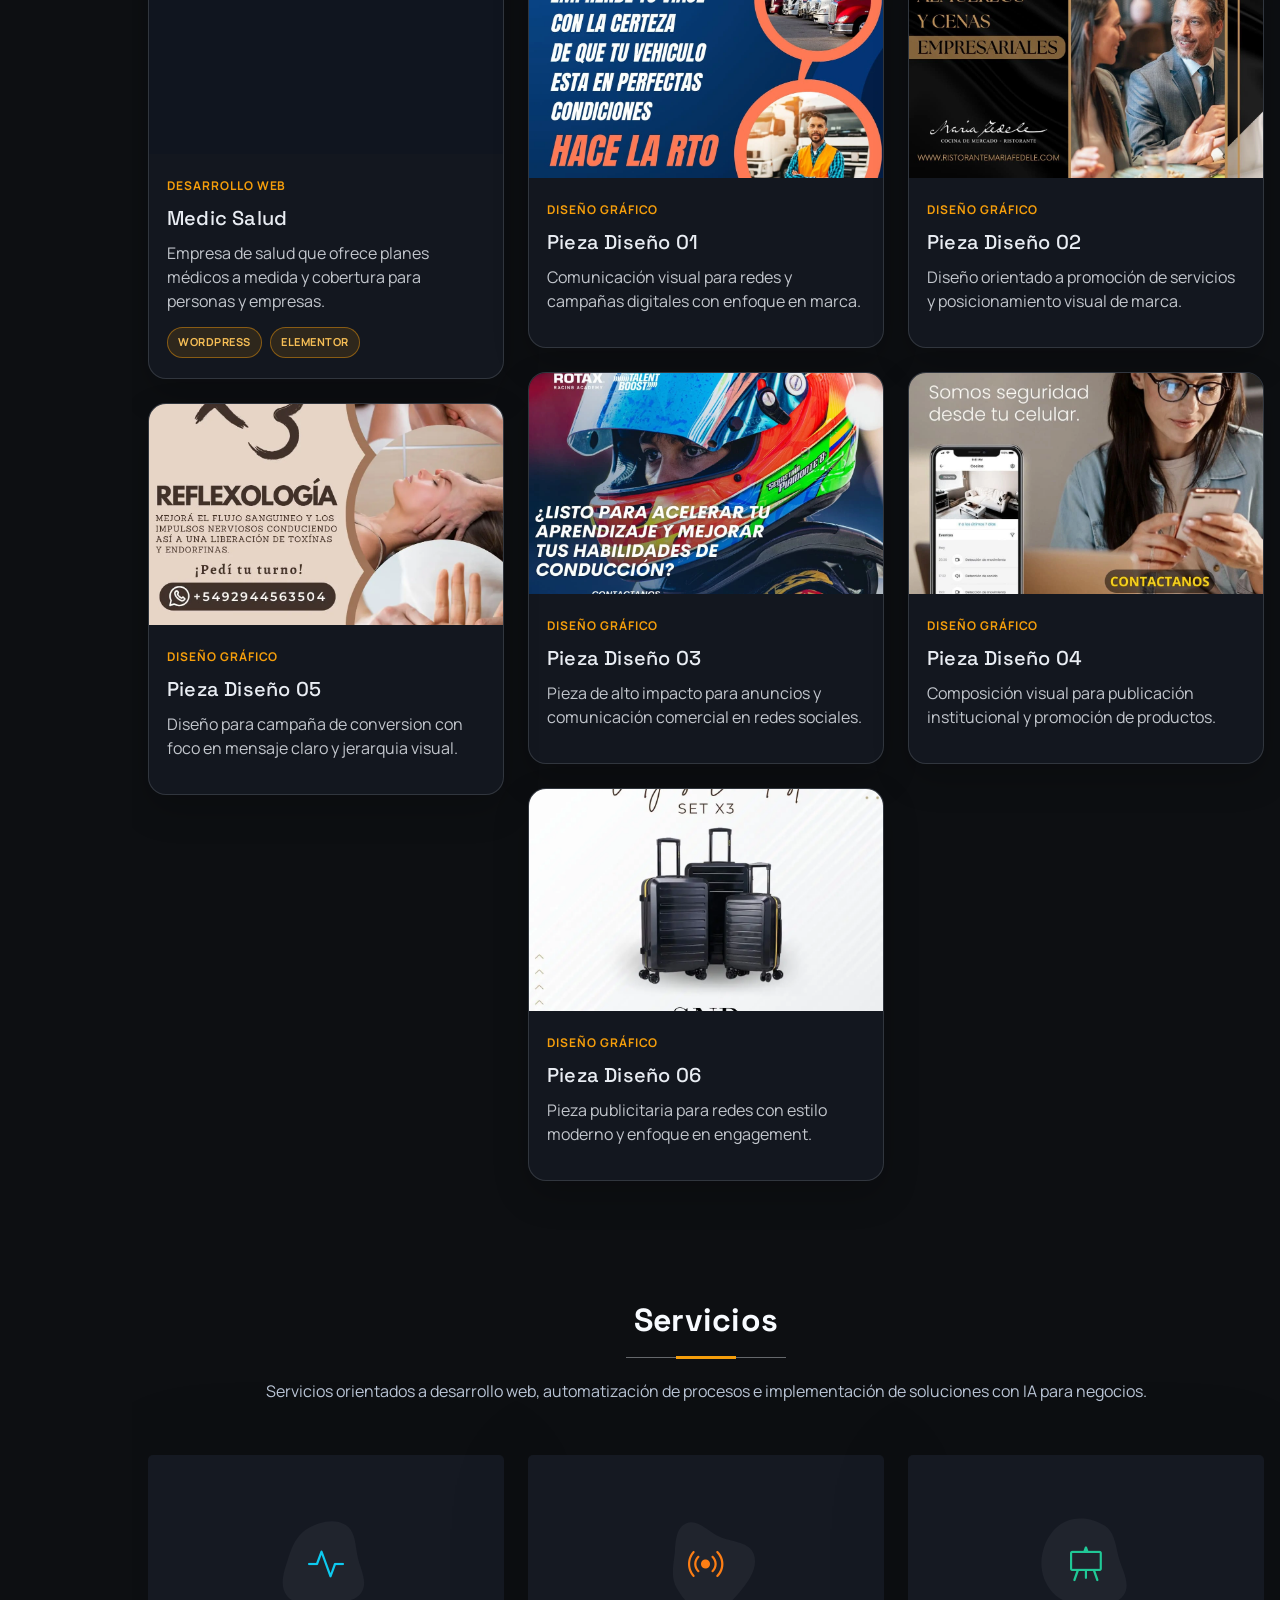
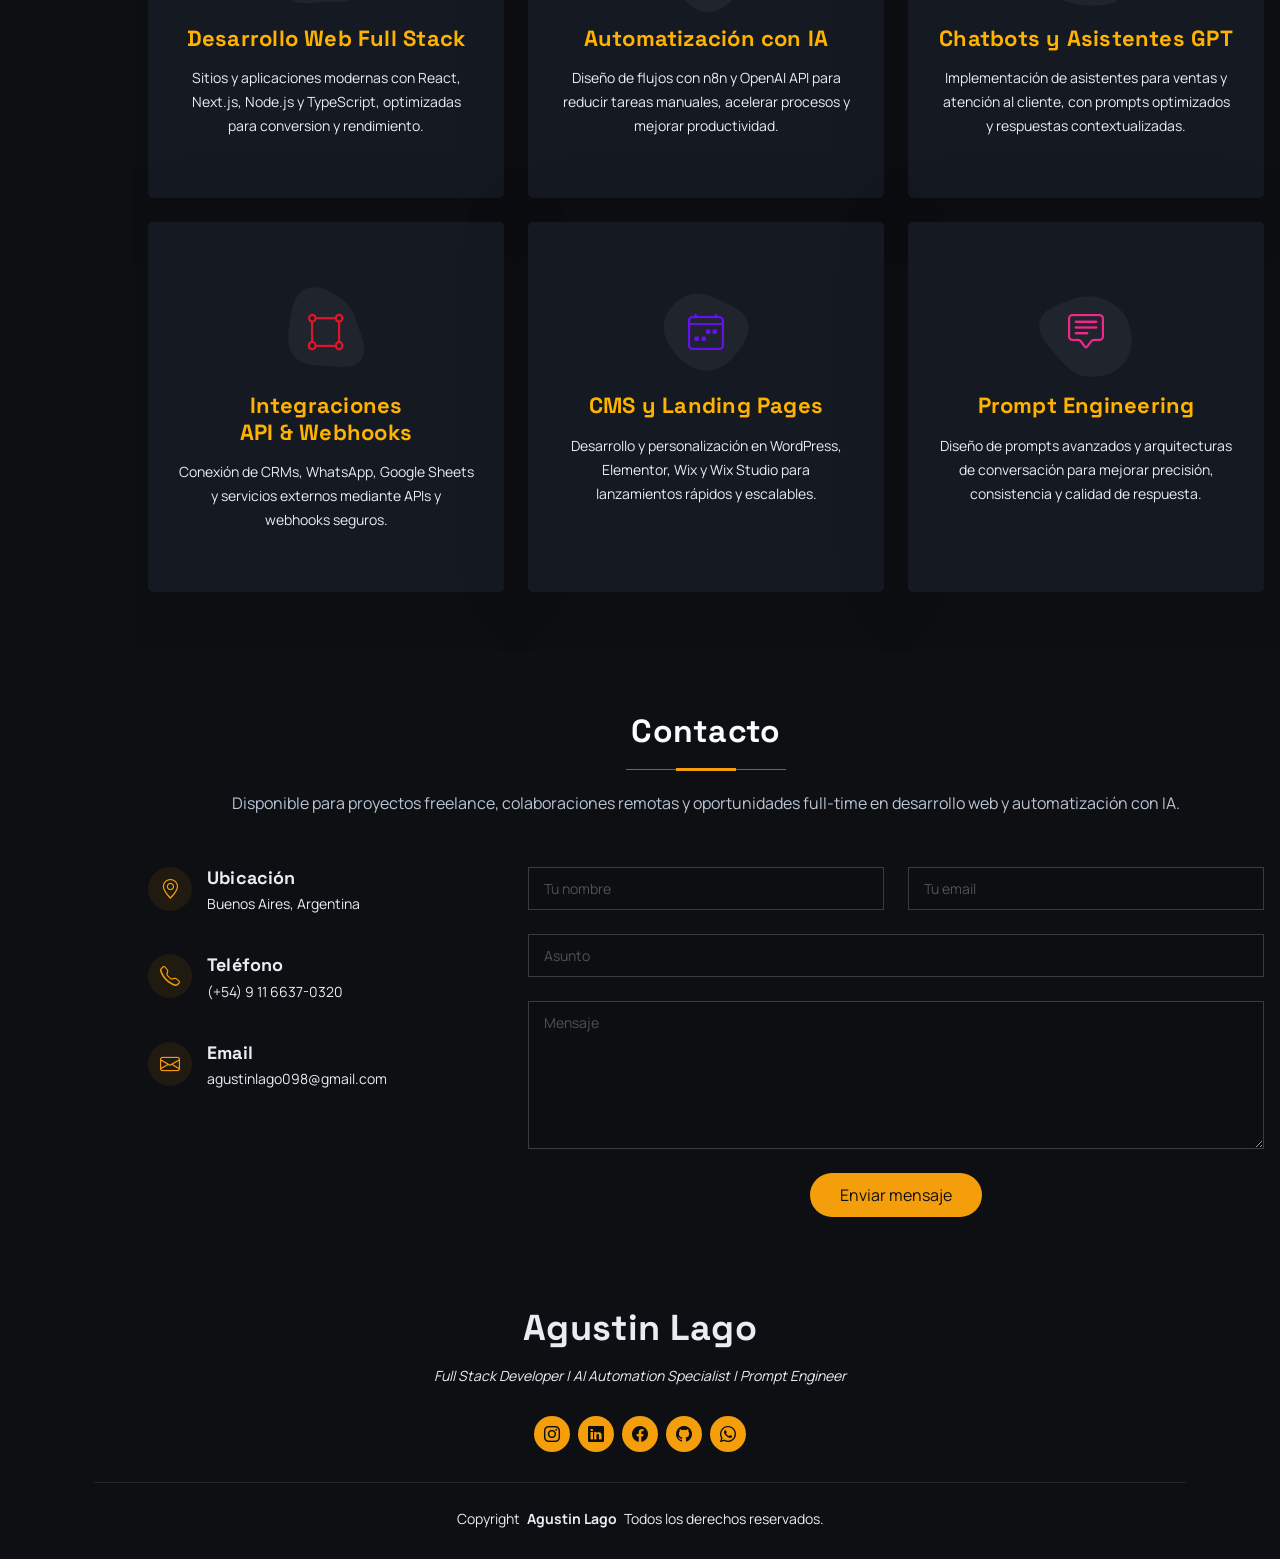
==== commit e7f44d96: "update" ====
--- a/index.html
+++ b/index.html
@@ -811,7 +811,7 @@
           </div>
 
           <div class="col-lg-8">
-            <form action="https://formsubmit.co/agustinlago098@gmail.com" method="post" class="email-form" data-aos="fade-up" data-aos-delay="200">
+            <form action="https://formsubmit.co/71da0bd0204d2f76e292253acd956e57" method="POST" class="email-form" data-aos="fade-up" data-aos-delay="200">
               <div class="row gy-4">
 
                 <div class="col-md-6">
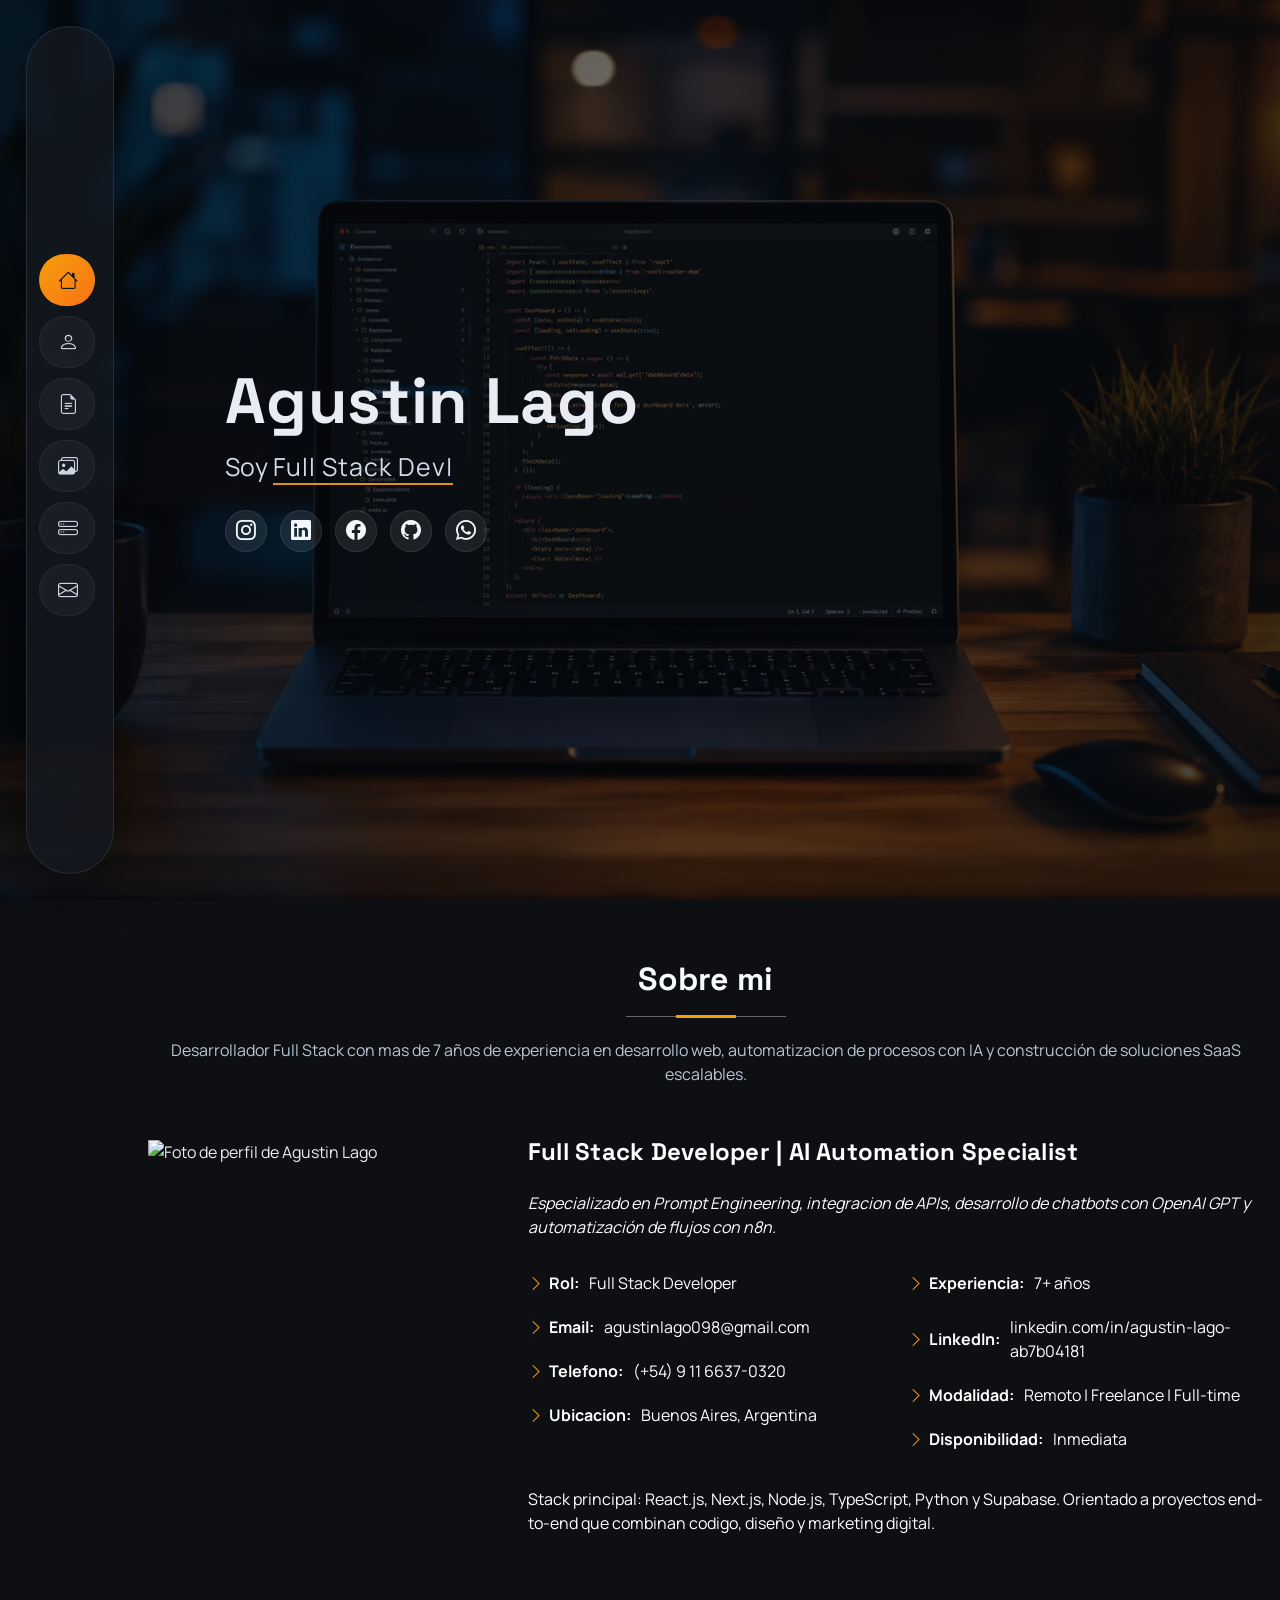
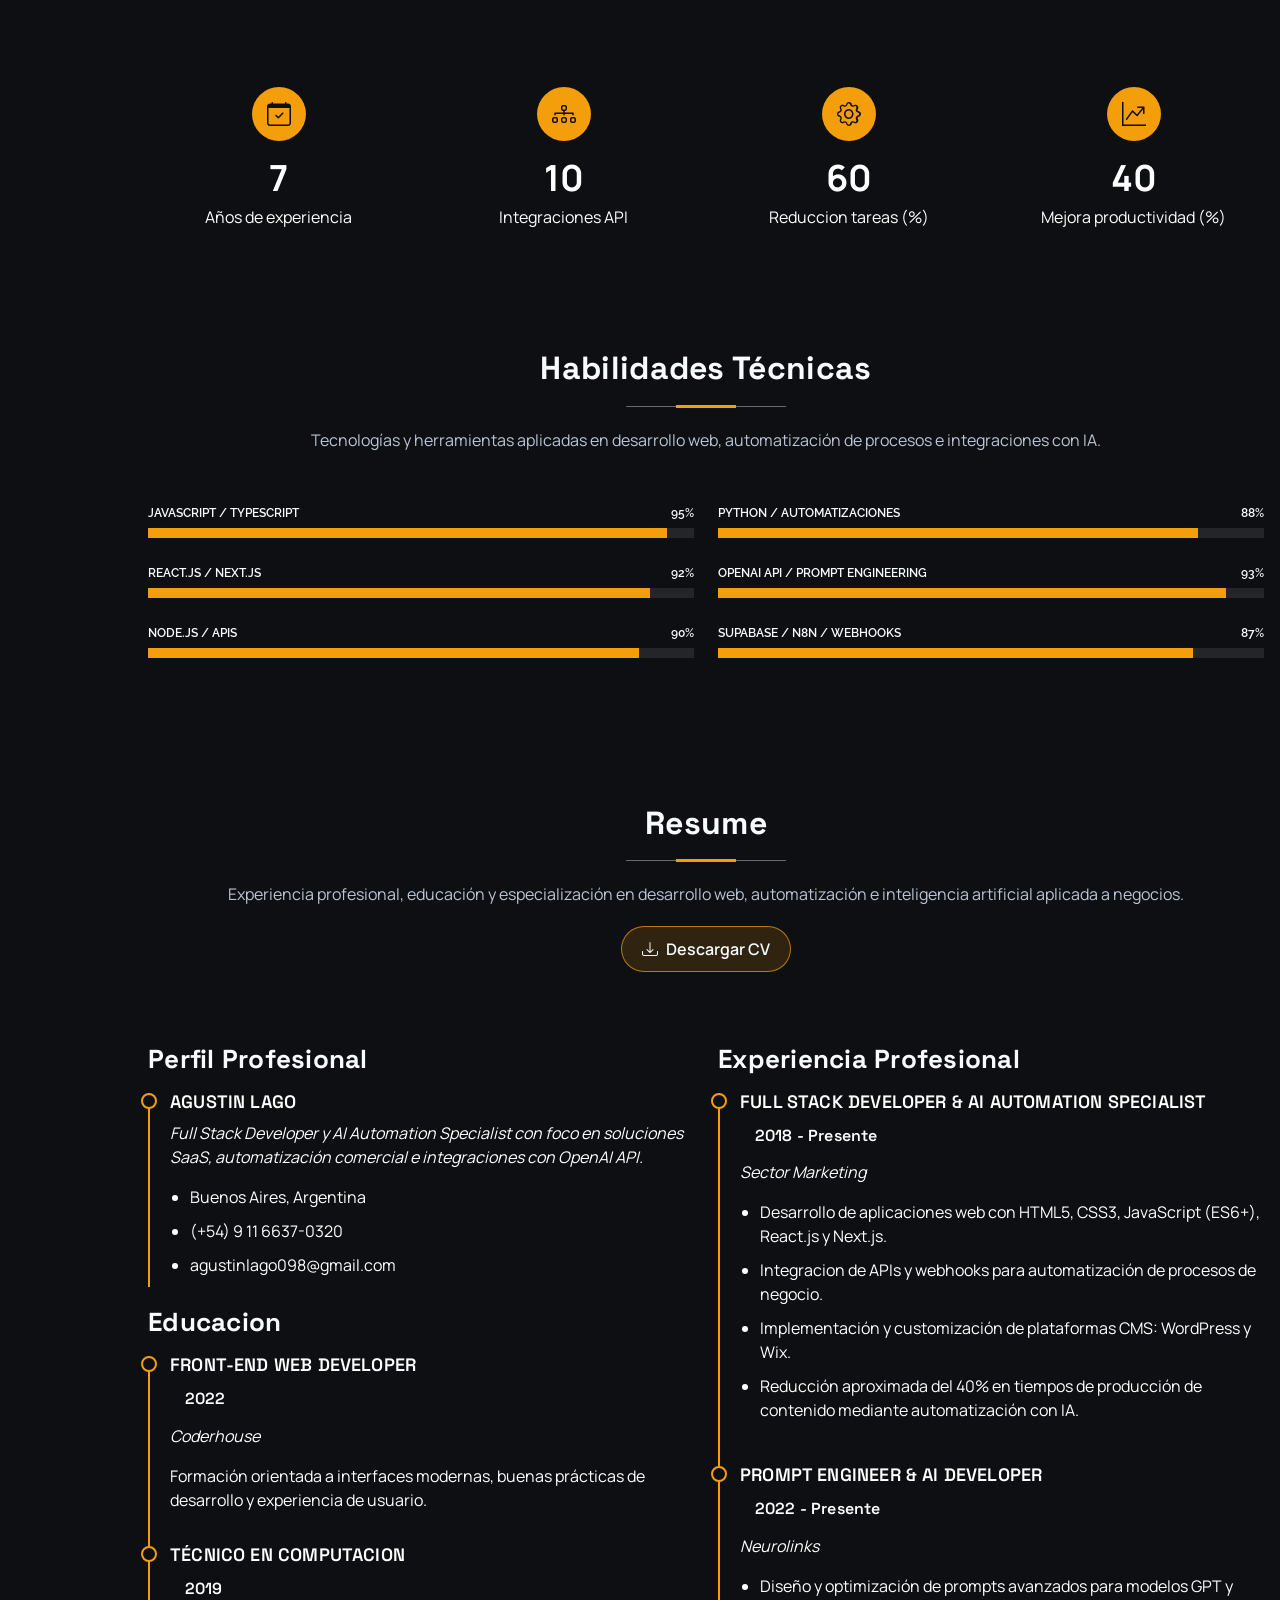
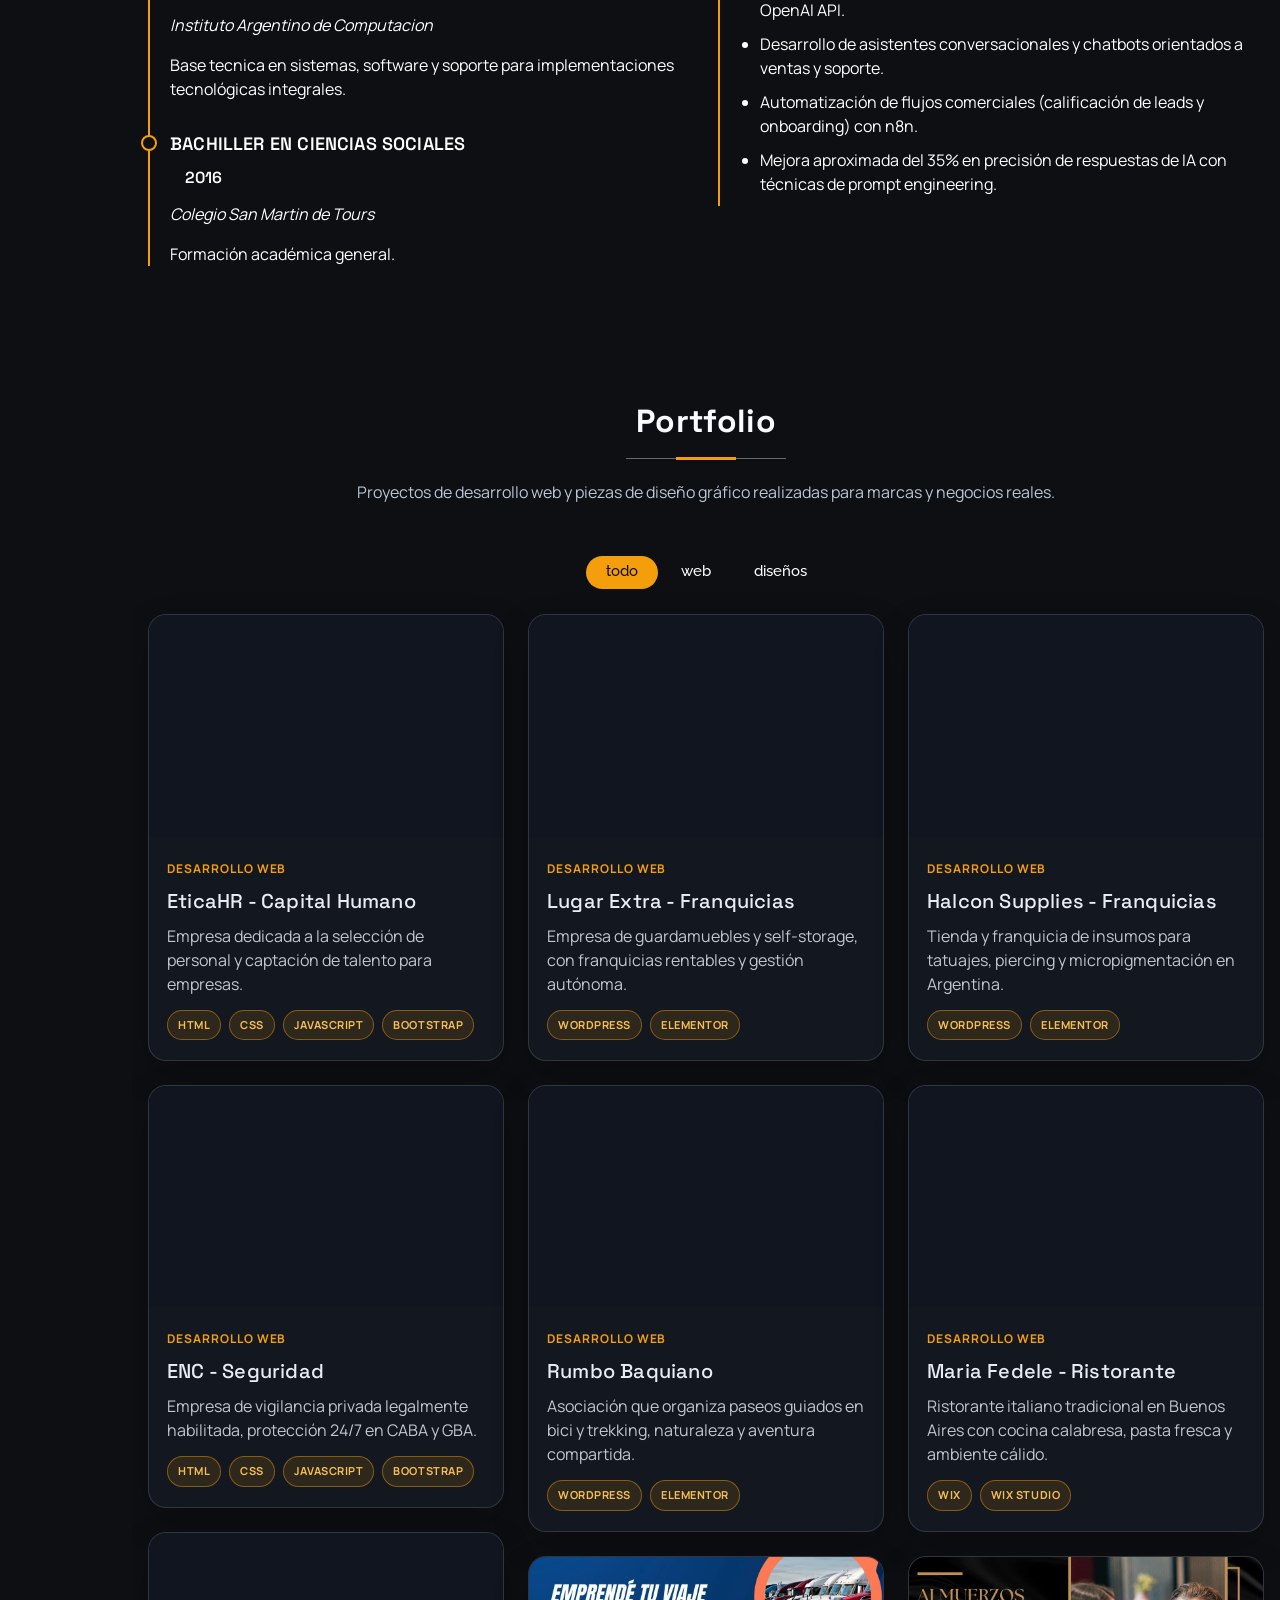
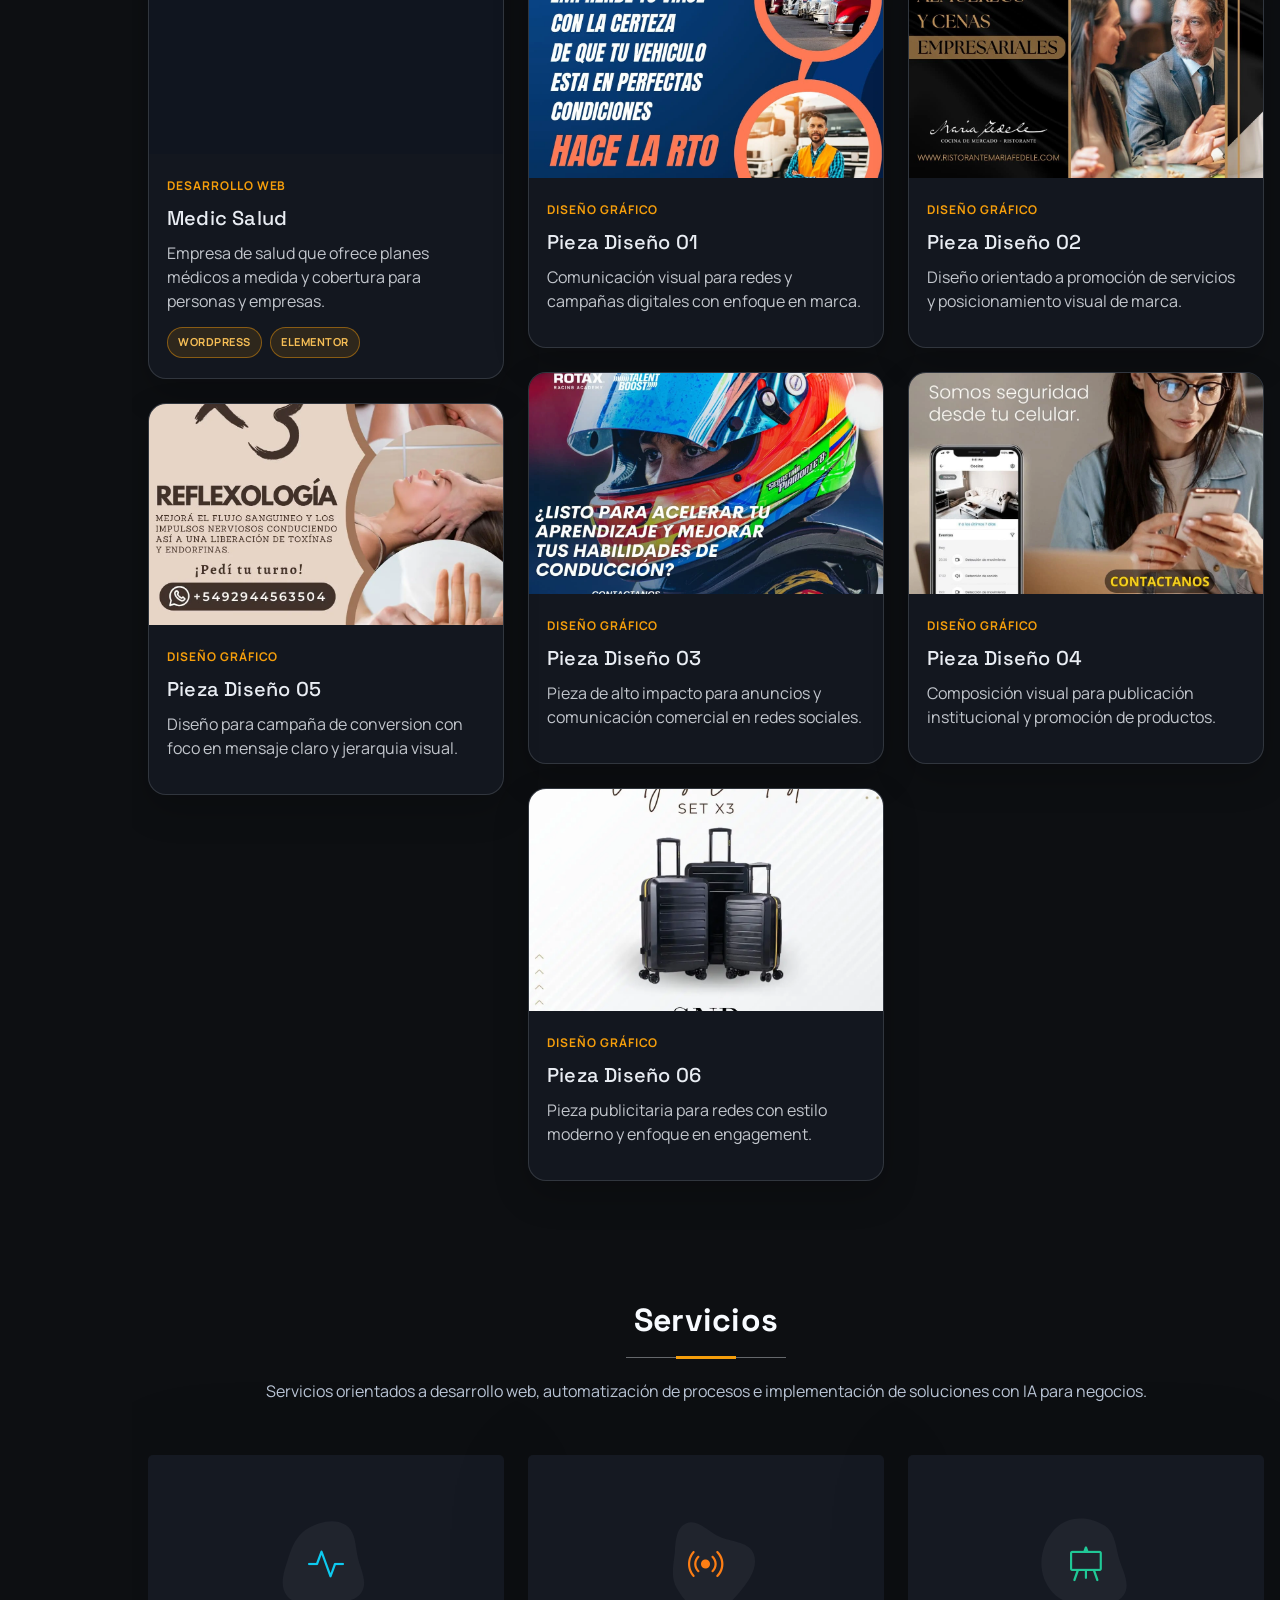
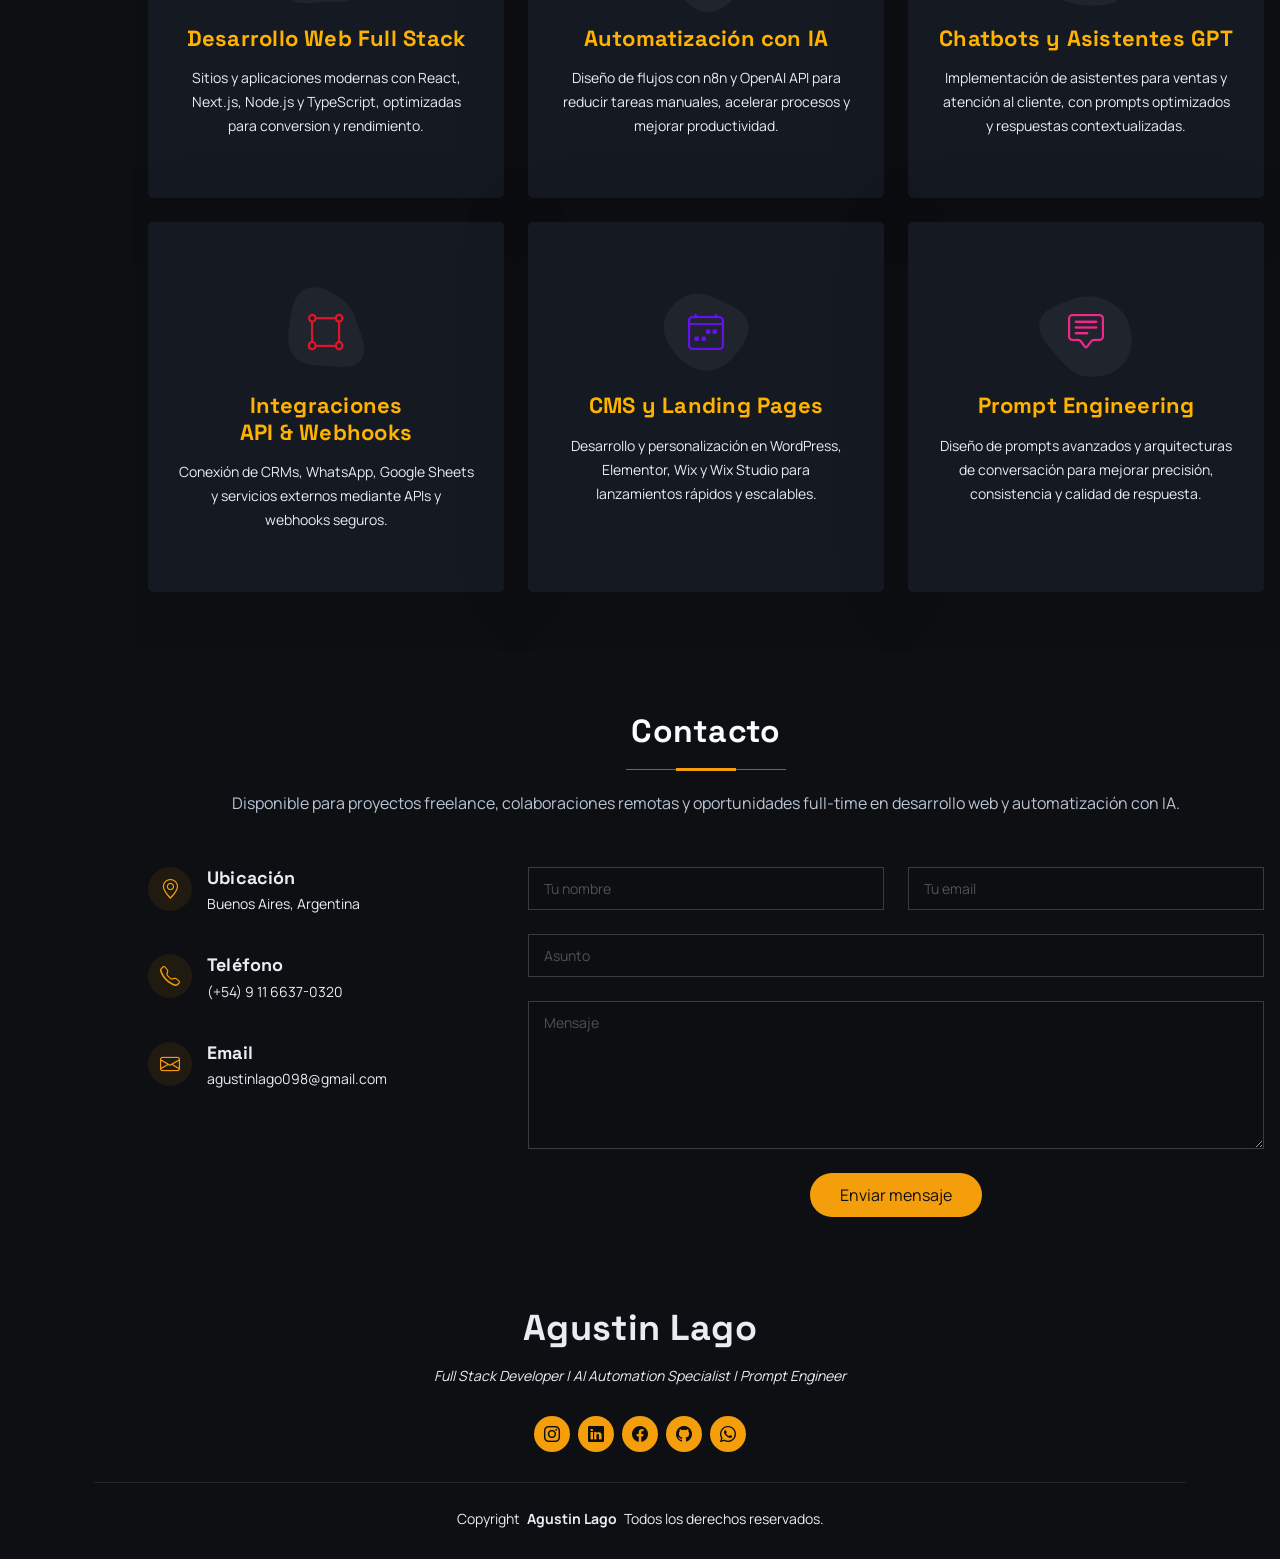
==== commit ce8d97ec: "hot update #1" ====
--- a/index.html
+++ b/index.html
@@ -840,7 +840,7 @@
 
               </div>
               <input type="hidden" name="_subject" value="Nuevo mensaje del portfolio">
-              <input type="hidden" name="_next" value="thanks.html">
+              <input type="hidden" name="_next" value="https://agustin09812.github.io/portfolio/thanks.html">
               <input type="hidden" name="_captcha" value="false">
               <input type="text" name="_honey" style="display:none">
             </form>
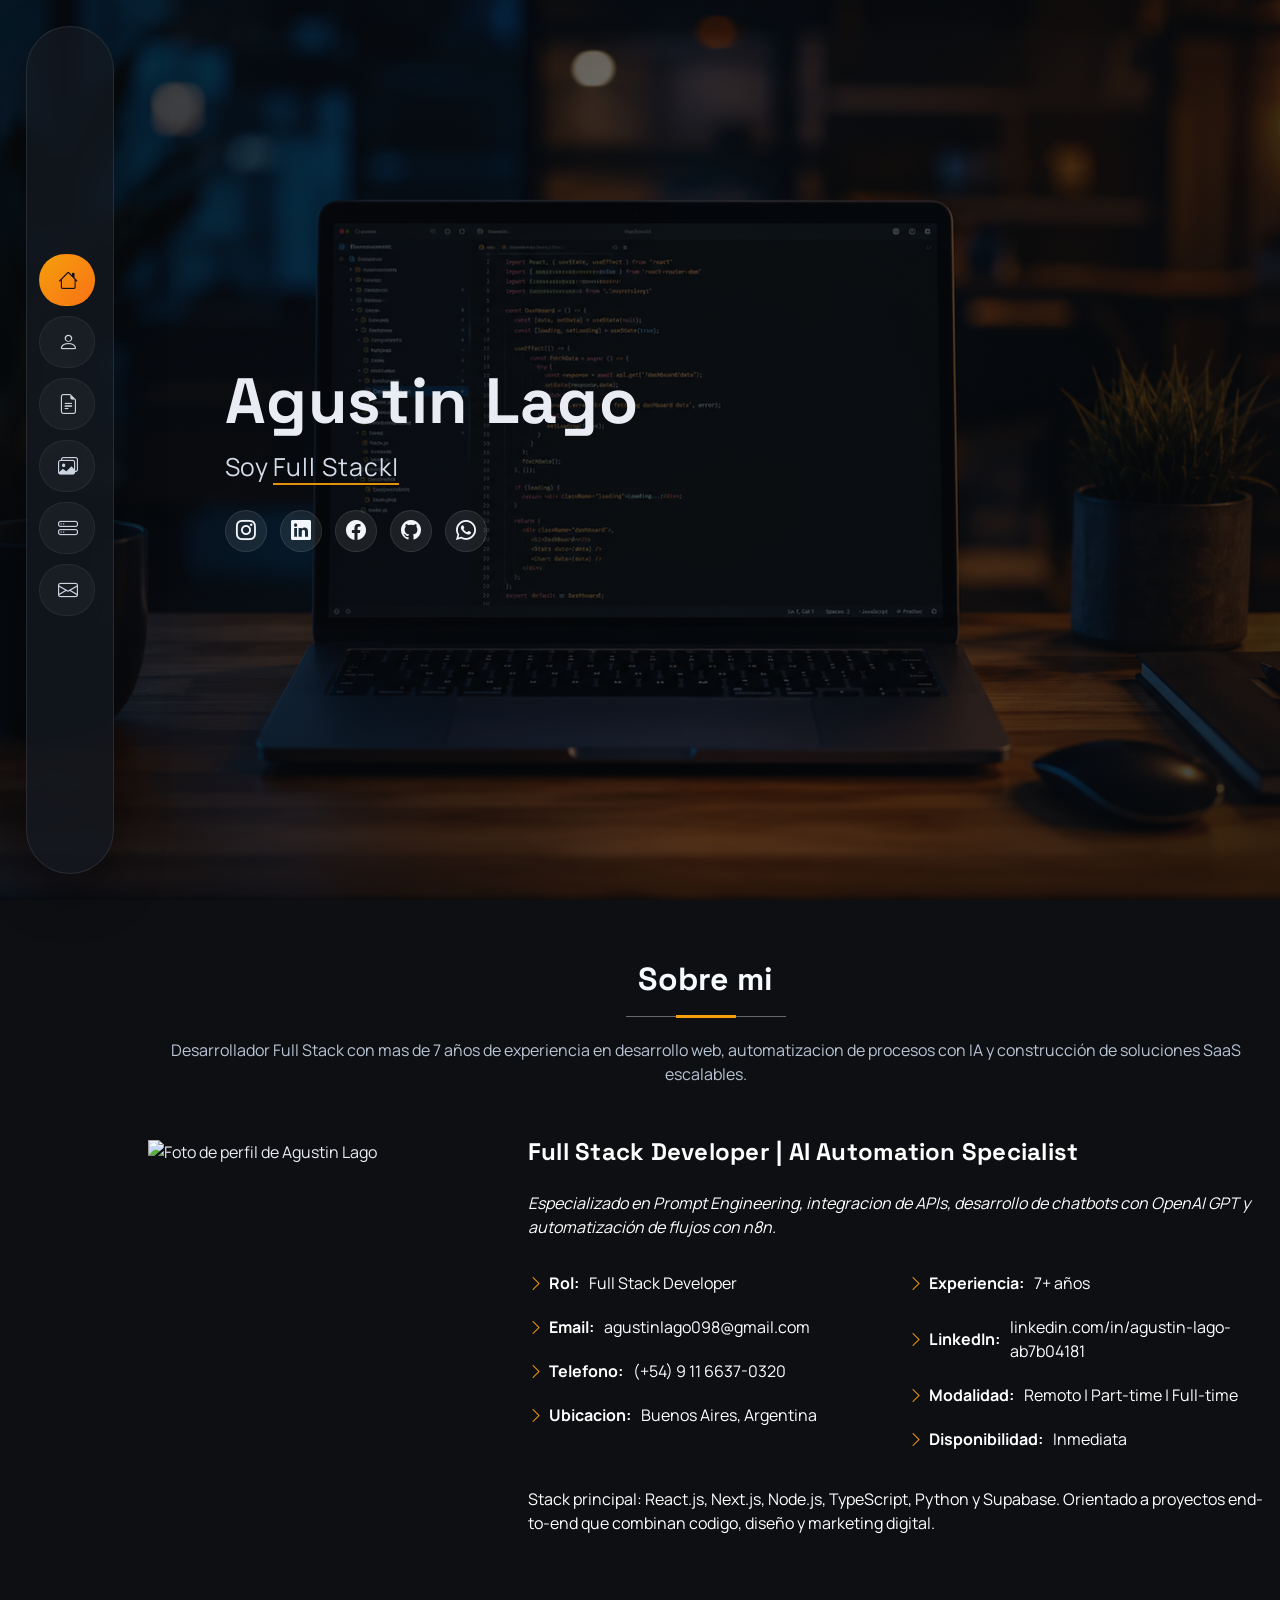
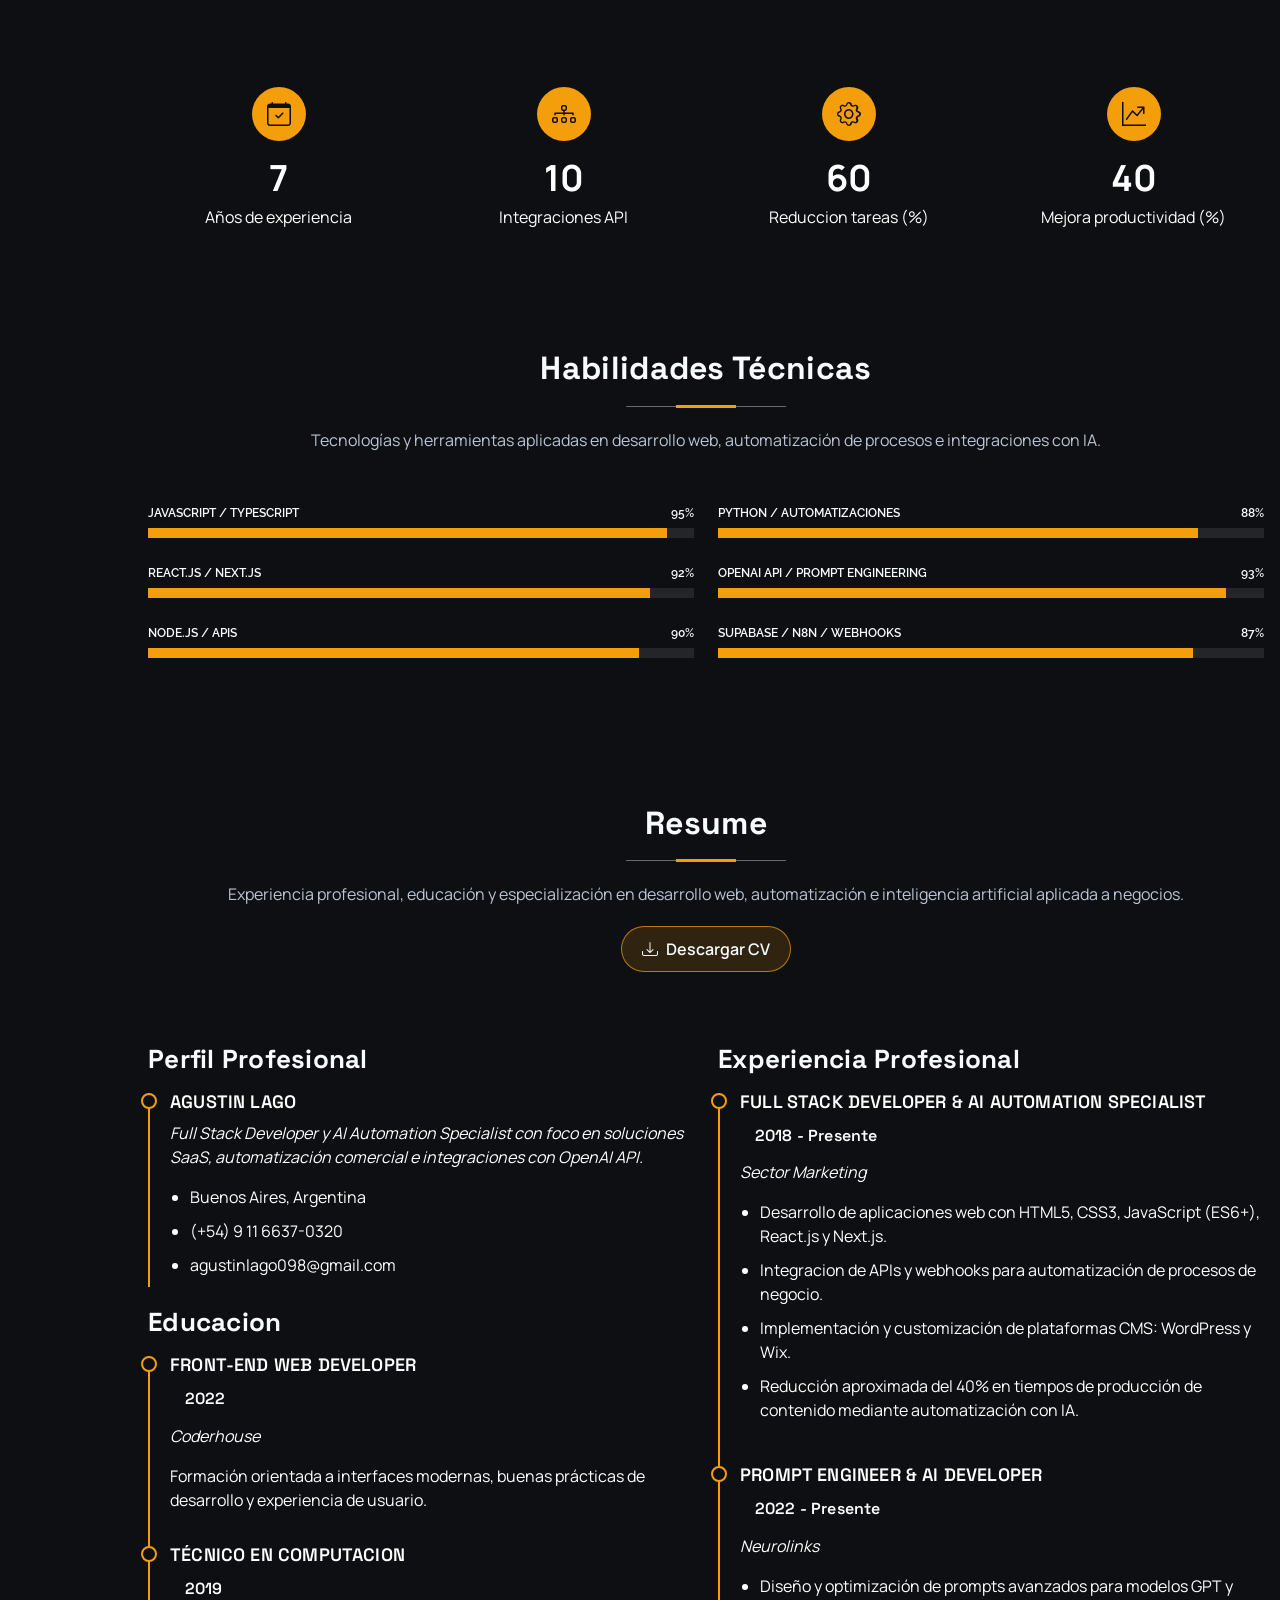
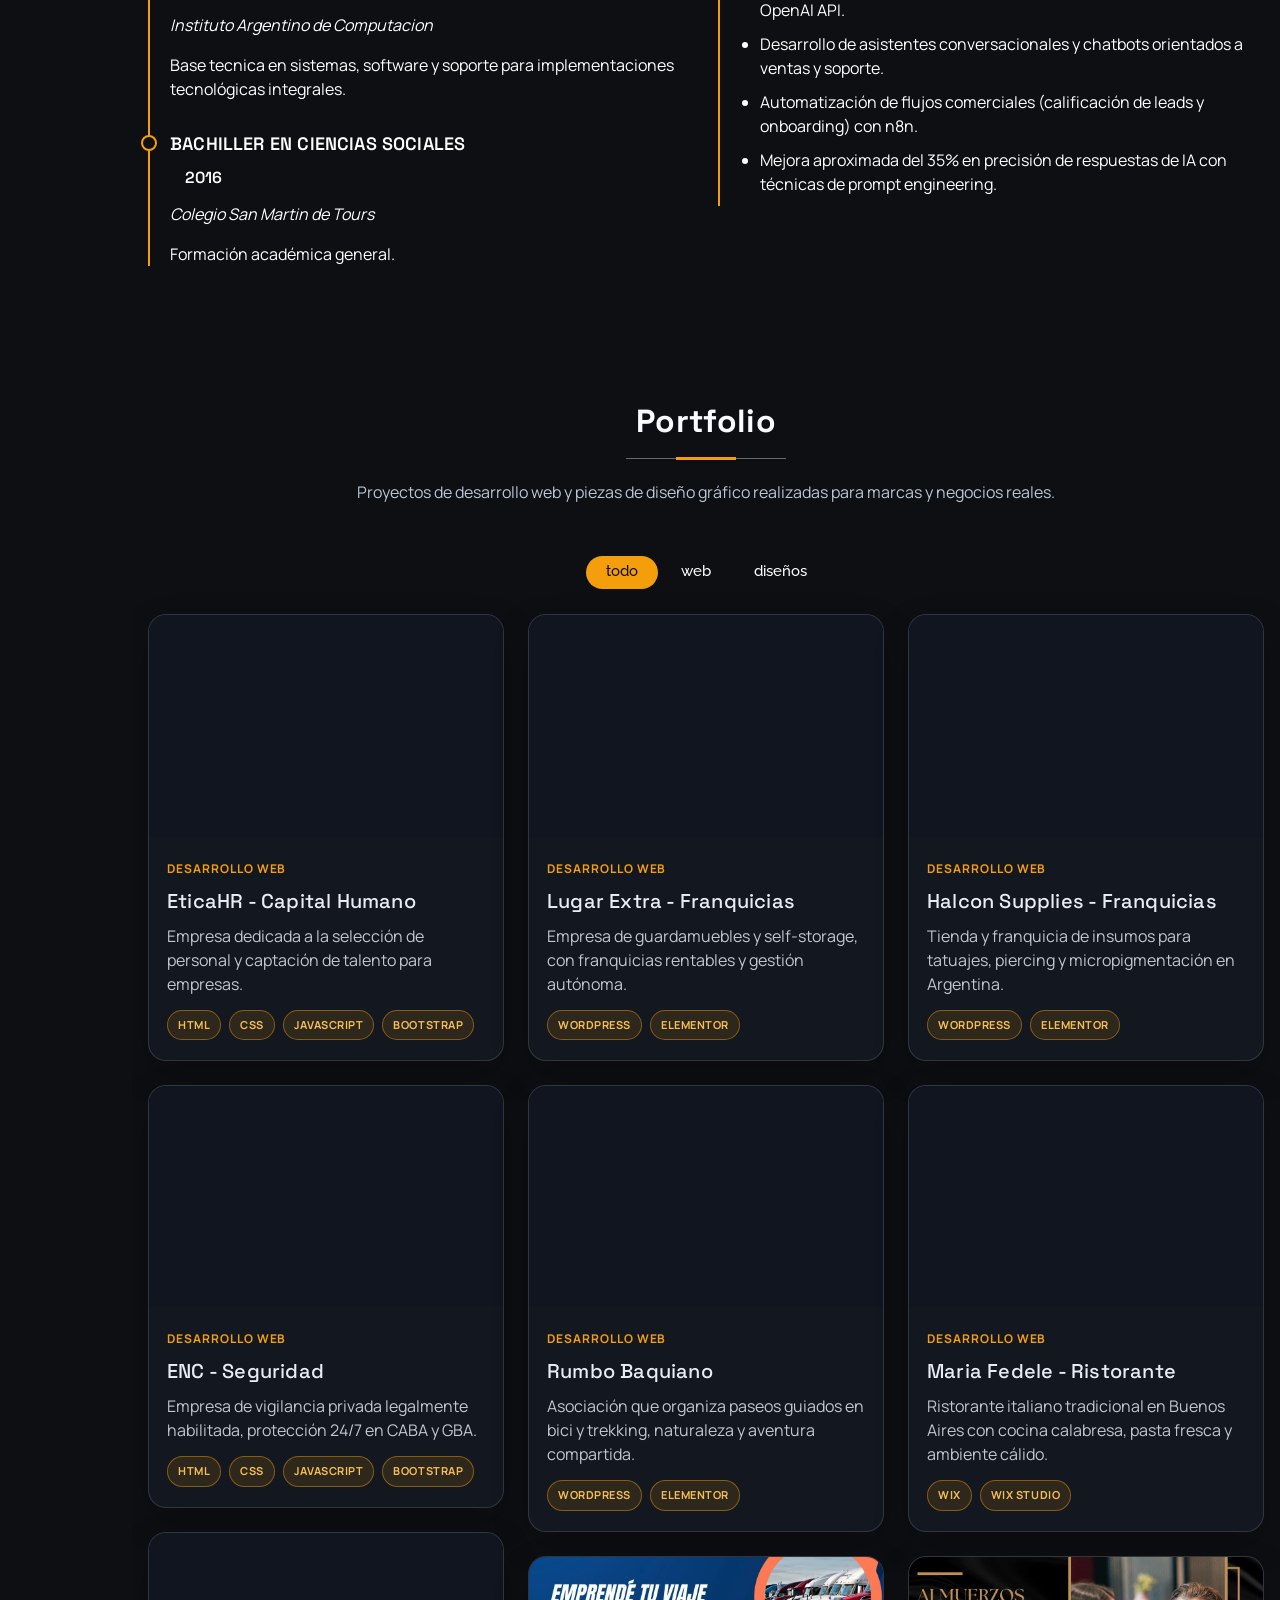
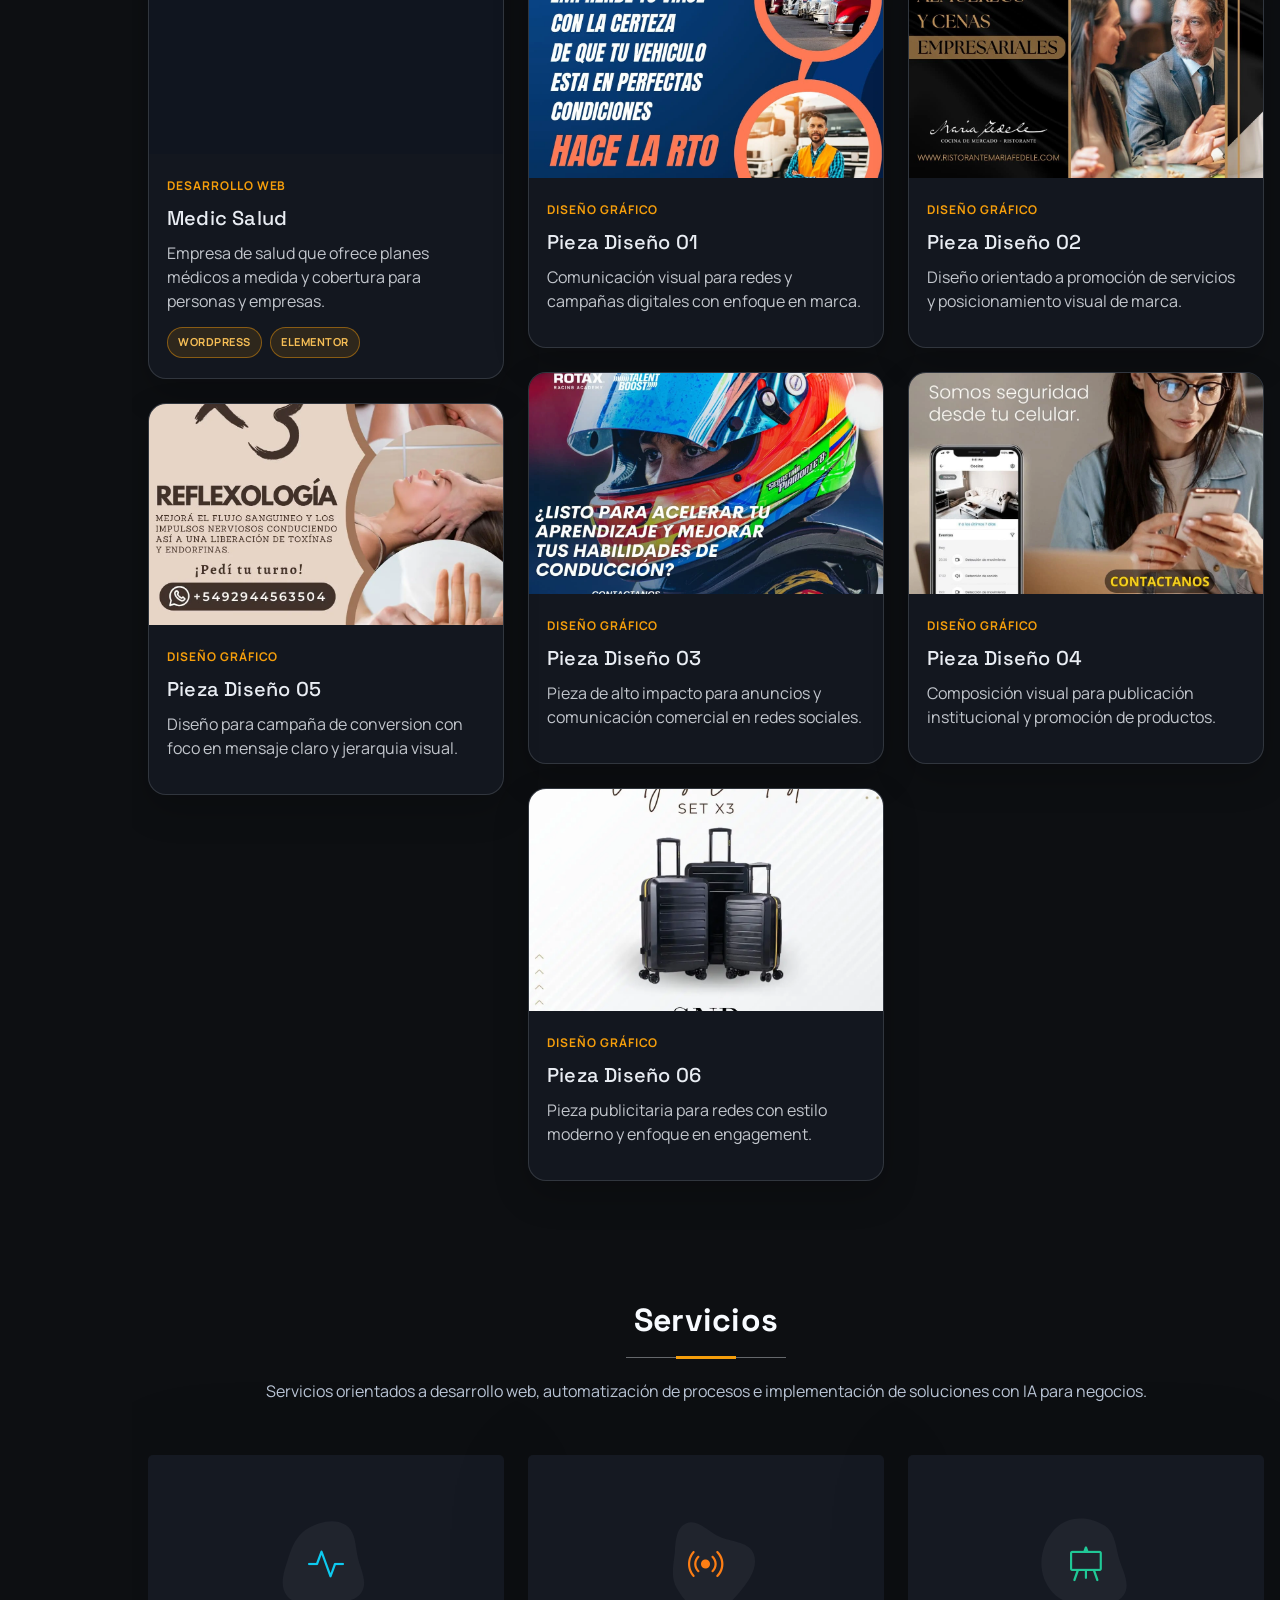
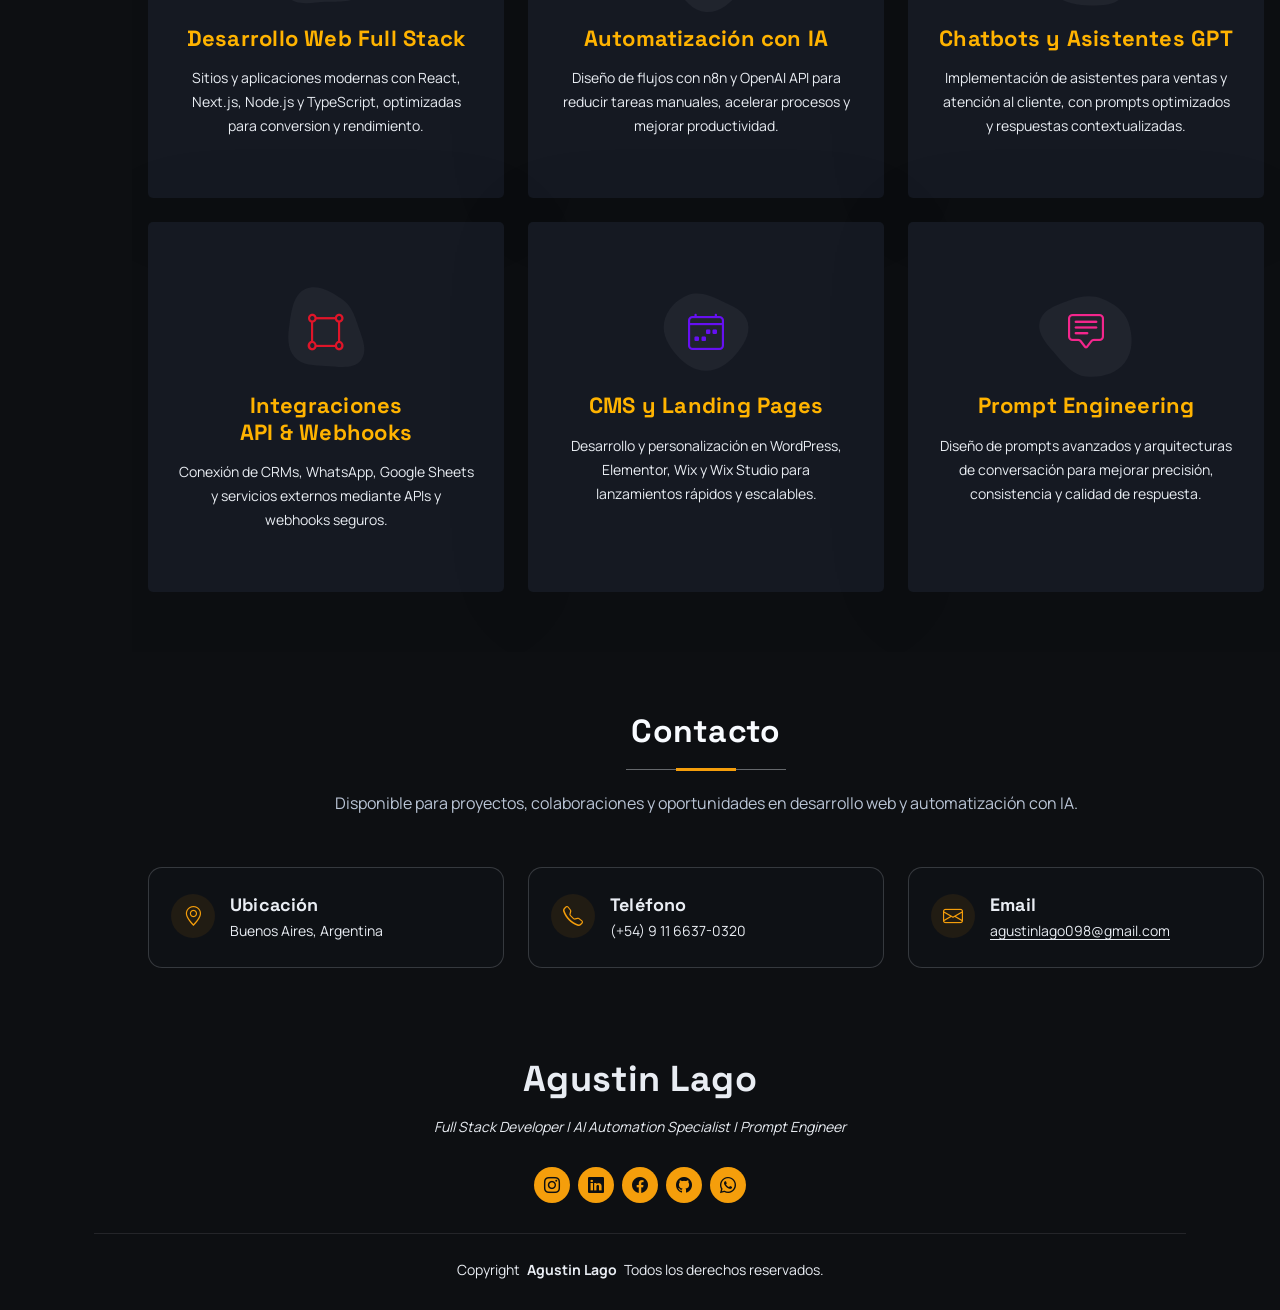
==== commit ac2fd844: "hot fix #2" ====
--- a/index.html
+++ b/index.html
@@ -1,4 +1,4 @@
-<!DOCTYPE html>
+﻿<!DOCTYPE html>
 <html lang="en">
 
 <head>
@@ -111,7 +111,7 @@
                 <ul>
                   <li><i class="bi bi-chevron-right"></i> <strong>Experiencia:</strong> <span>7+ años</span></li>
                   <li><i class="bi bi-chevron-right"></i> <strong>LinkedIn:</strong> <span>linkedin.com/in/agustin-lago-ab7b04181</span></li>
-                  <li><i class="bi bi-chevron-right"></i> <strong>Modalidad:</strong> <span>Remoto | Freelance | Full-time</span></li>
+                  <li><i class="bi bi-chevron-right"></i> <strong>Modalidad:</strong> <span>Remoto | Part-time | Full-time</span></li>
                   <li><i class="bi bi-chevron-right"></i> <strong>Disponibilidad:</strong> <span>Inmediata</span></li>
                 </ul>
               </div>
@@ -776,14 +776,14 @@
       <!-- Section Title -->
       <div class="container section-title" data-aos="fade-up">
         <h2>Contacto</h2>
-        <p>Disponible para proyectos freelance, colaboraciones remotas y oportunidades full-time en desarrollo web y automatización con IA.</p>
+        <p>Disponible para proyectos, colaboraciones y oportunidades en desarrollo web y automatización con IA.</p>
       </div><!-- End Section Title -->
 
       <div class="container" data-aos="fade" data-aos-delay="100">
 
-        <div class="row gy-4">
-
-          <div class="col-lg-4">
+        <div class="row gy-4 contact-info-grid">
+
+          <div class="col-lg-4 col-md-6">
             <div class="info-item d-flex" data-aos="fade-up" data-aos-delay="200">
               <i class="bi bi-geo-alt flex-shrink-0"></i>
               <div>
@@ -791,7 +791,9 @@
                 <p>Buenos Aires, Argentina</p>
               </div>
             </div><!-- End Info Item -->
-
+          </div>
+
+          <div class="col-lg-4 col-md-6">
             <div class="info-item d-flex" data-aos="fade-up" data-aos-delay="300">
               <i class="bi bi-telephone flex-shrink-0"></i>
               <div>
@@ -799,52 +801,17 @@
                 <p>(+54) 9 11 6637-0320</p>
               </div>
             </div><!-- End Info Item -->
-
+          </div>
+
+          <div class="col-lg-4 col-md-12">
             <div class="info-item d-flex" data-aos="fade-up" data-aos-delay="400">
               <i class="bi bi-envelope flex-shrink-0"></i>
               <div>
                 <h3>Email</h3>
-                <p>agustinlago098@gmail.com</p>
+                <p><a href="https://mail.google.com/mail/u/0/?fs=1&amp;tf=cm&amp;source=mailto&amp;to=agustinlago098@gmail.com" target="_blank" rel="noopener noreferrer">agustinlago098@gmail.com</a></p>
               </div>
             </div><!-- End Info Item -->
-
-          </div>
-
-          <div class="col-lg-8">
-            <form action="https://formsubmit.co/71da0bd0204d2f76e292253acd956e57" method="POST" class="email-form" data-aos="fade-up" data-aos-delay="200">
-              <div class="row gy-4">
-
-                <div class="col-md-6">
-                  <input type="text" name="name" class="form-control" placeholder="Tu nombre" required="">
-                </div>
-
-                <div class="col-md-6 ">
-                  <input type="email" class="form-control" name="email" placeholder="Tu email" required="">
-                </div>
-
-                <div class="col-md-12">
-                  <input type="text" class="form-control" name="subject" placeholder="Asunto" required="">
-                </div>
-
-                <div class="col-md-12">
-                  <textarea class="form-control" name="message" rows="6" placeholder="Mensaje" required=""></textarea>
-                </div>
-
-                <div class="col-md-12 text-center">
-                  <div class="loading">Enviando...</div>
-                  <div class="error-message"></div>
-                  <div class="sent-message">Tu mensaje fue enviado. Gracias.</div>
-
-                  <button type="submit">Enviar mensaje</button>
-                </div>
-
-              </div>
-              <input type="hidden" name="_subject" value="Nuevo mensaje del portfolio">
-              <input type="hidden" name="_next" value="https://agustin09812.github.io/portfolio/thanks.html">
-              <input type="hidden" name="_captcha" value="false">
-              <input type="text" name="_honey" style="display:none">
-            </form>
-          </div><!-- End Contact Form -->
+          </div>
 
         </div>
 
--- a/assets/css/main.css
+++ b/assets/css/main.css
@@ -69,58 +69,6 @@
 h6 {
   text-wrap: balance;
   font-family: var(--heading-font);
-}
-
-/* PHP Email Form Messages
-------------------------------*/
-.email-form .error-message {
-  display: none;
-  background: #df1529;
-  color: #ffffff;
-  text-align: left;
-  padding: 15px;
-  margin-bottom: 24px;
-  font-weight: 600;
-}
-
-.email-form .sent-message {
-  display: none;
-  color: #ffffff;
-  background: #059652;
-  text-align: center;
-  padding: 15px;
-  margin-bottom: 24px;
-  font-weight: 600;
-}
-
-.email-form .loading {
-  display: none;
-  background: var(--surface-color);
-  text-align: center;
-  padding: 15px;
-  margin-bottom: 24px;
-}
-
-.email-form .loading:before {
-  content: "";
-  display: inline-block;
-  border-radius: 50%;
-  width: 24px;
-  height: 24px;
-  margin: 0 10px -6px 0;
-  border: 3px solid var(--accent-color);
-  border-top-color: var(--surface-color);
-  animation: email-form-loading 1s linear infinite;
-}
-
-@keyframes email-form-loading {
-  0% {
-    transform: rotate(0deg);
-  }
-
-  100% {
-    transform: rotate(360deg);
-  }
 }
 
 /*--------------------------------------------------------------
@@ -1138,45 +1086,18 @@
   color: var(--contrast-color);
 }
 
-.contact .email-form {
+.contact .contact-info-grid .info-item {
   height: 100%;
-}
-
-.contact .email-form input[type=text],
-.contact .email-form input[type=email],
-.contact .email-form textarea {
-  font-size: 14px;
-  padding: 10px 15px;
-  box-shadow: none;
-  border-radius: 0;
-  color: var(--default-color);
-  background-color: color-mix(in srgb, var(--background-color), transparent 50%);
-  border-color: color-mix(in srgb, var(--default-color), transparent 80%);
-}
-
-.contact .email-form input[type=text]:focus,
-.contact .email-form input[type=email]:focus,
-.contact .email-form textarea:focus {
-  border-color: var(--accent-color);
-}
-
-.contact .email-form input[type=text]::placeholder,
-.contact .email-form input[type=email]::placeholder,
-.contact .email-form textarea::placeholder {
-  color: color-mix(in srgb, var(--default-color), transparent 70%);
-}
-
-.contact .email-form button[type=submit] {
-  color: var(--contrast-color);
-  background: var(--accent-color);
-  border: 0;
-  padding: 10px 30px;
-  transition: 0.4s;
-  border-radius: 50px;
-}
-
-.contact .email-form button[type=submit]:hover {
-  background: color-mix(in srgb, var(--accent-color), transparent 25%);
+  padding: 26px 22px;
+  border-radius: 14px;
+  border: 1px solid color-mix(in srgb, var(--default-color), transparent 82%);
+  background: color-mix(in srgb, var(--surface-color), transparent 75%);
+}
+
+.contact .contact-info-grid .info-item a {
+  color: inherit;
+  text-decoration: underline;
+  text-underline-offset: 3px;
 }
 
 /*--------------------------------------------------------------
